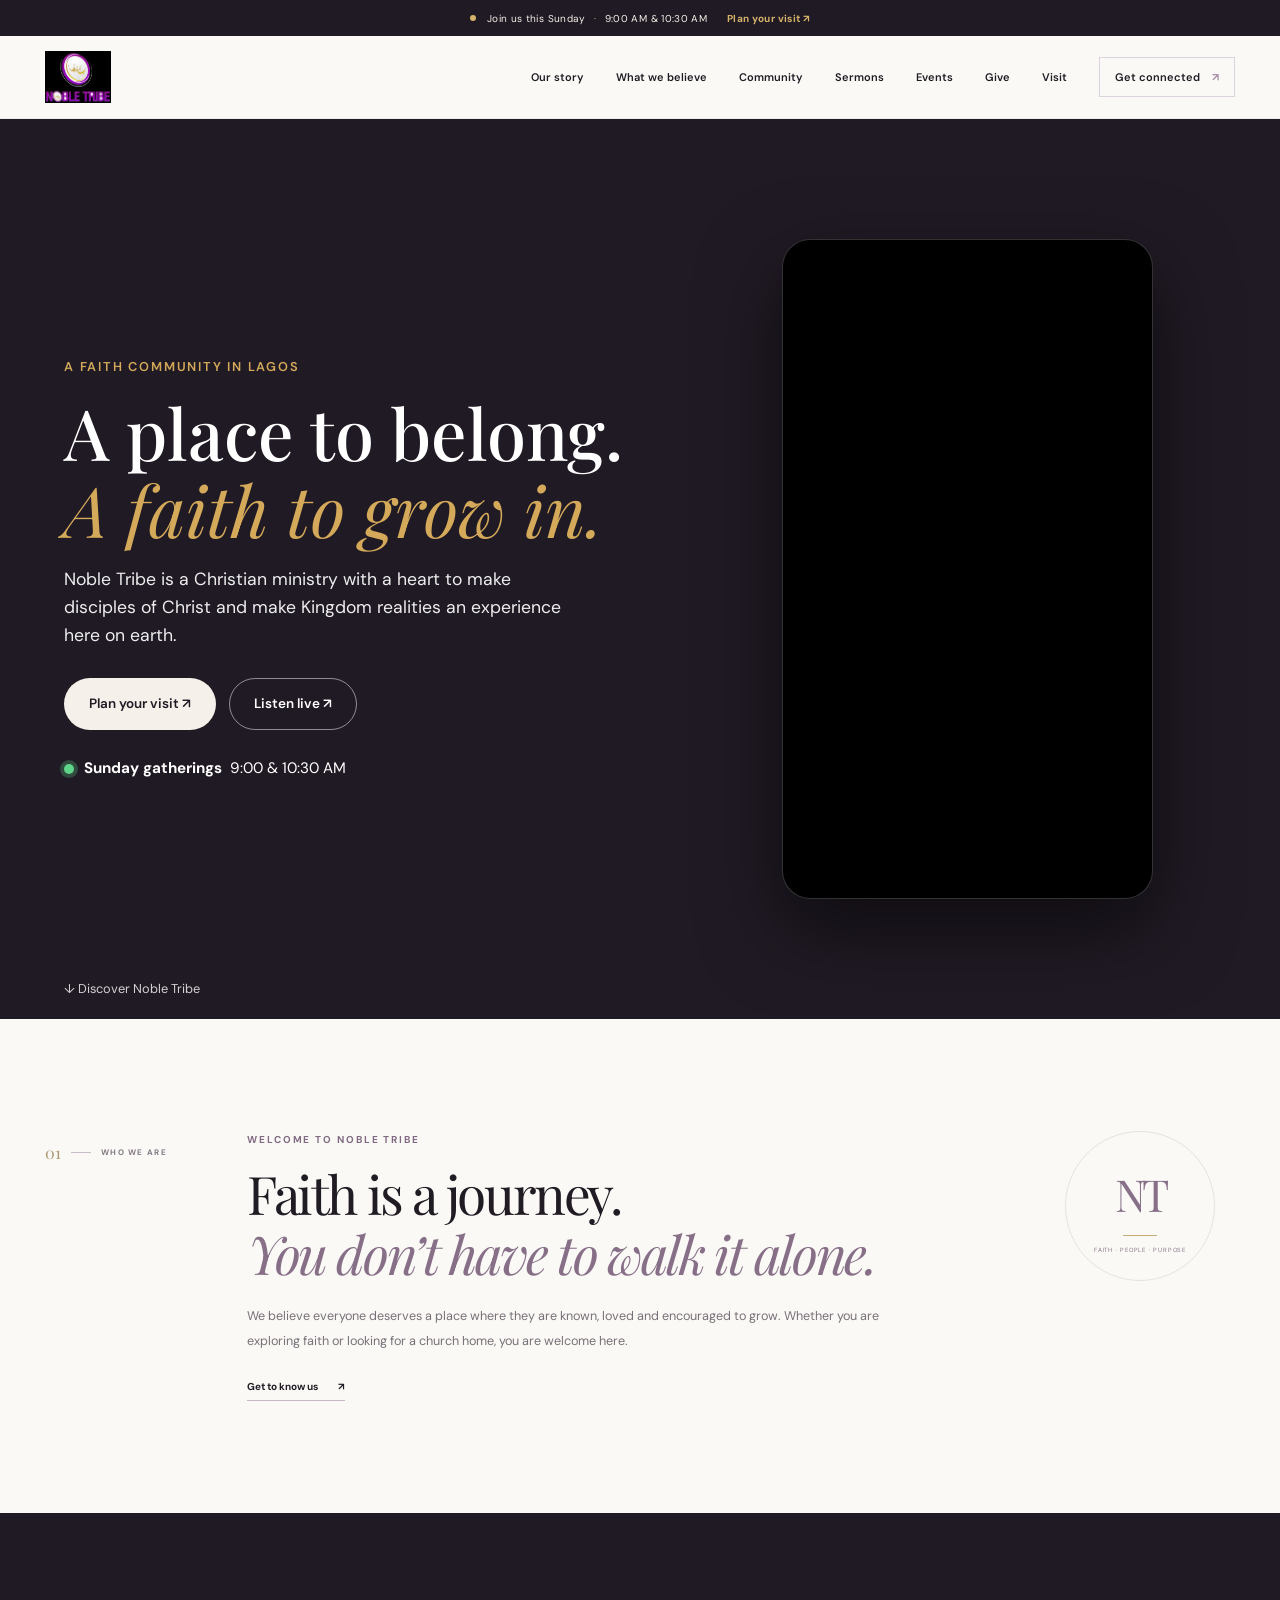
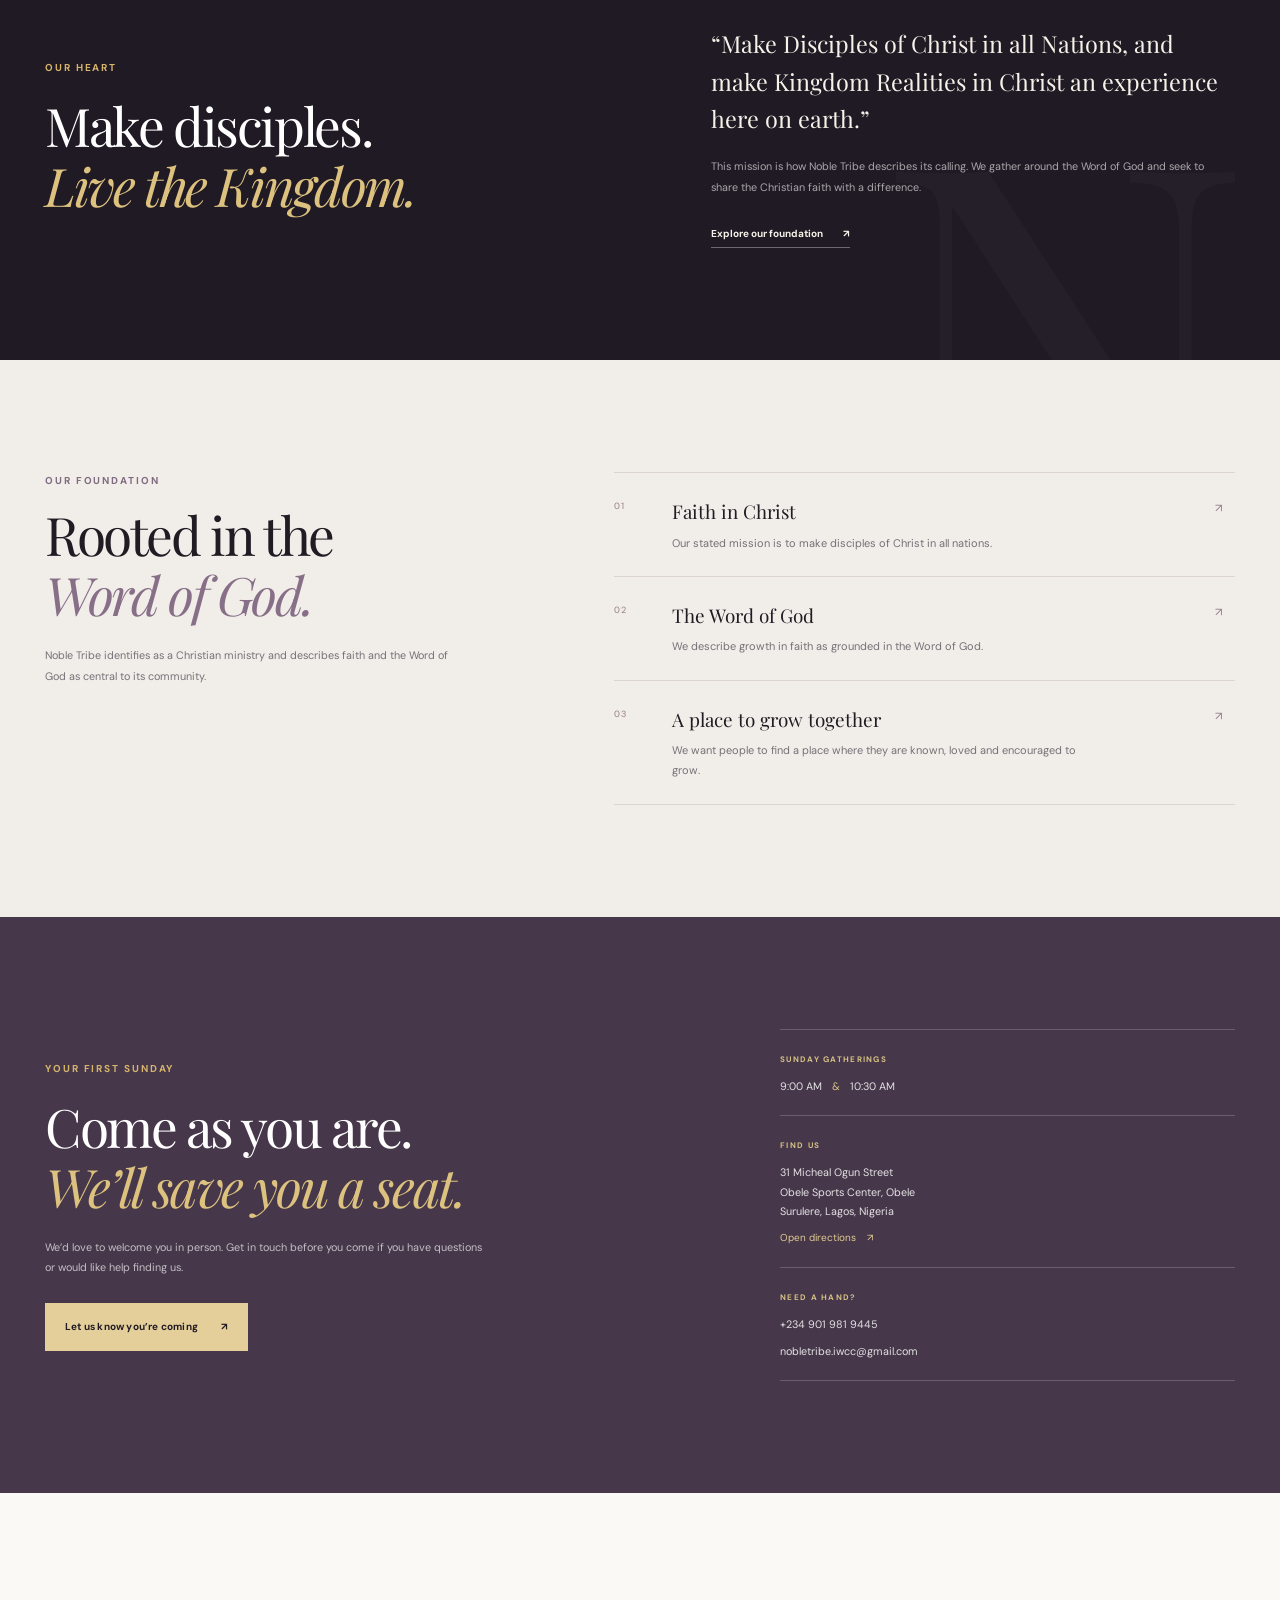
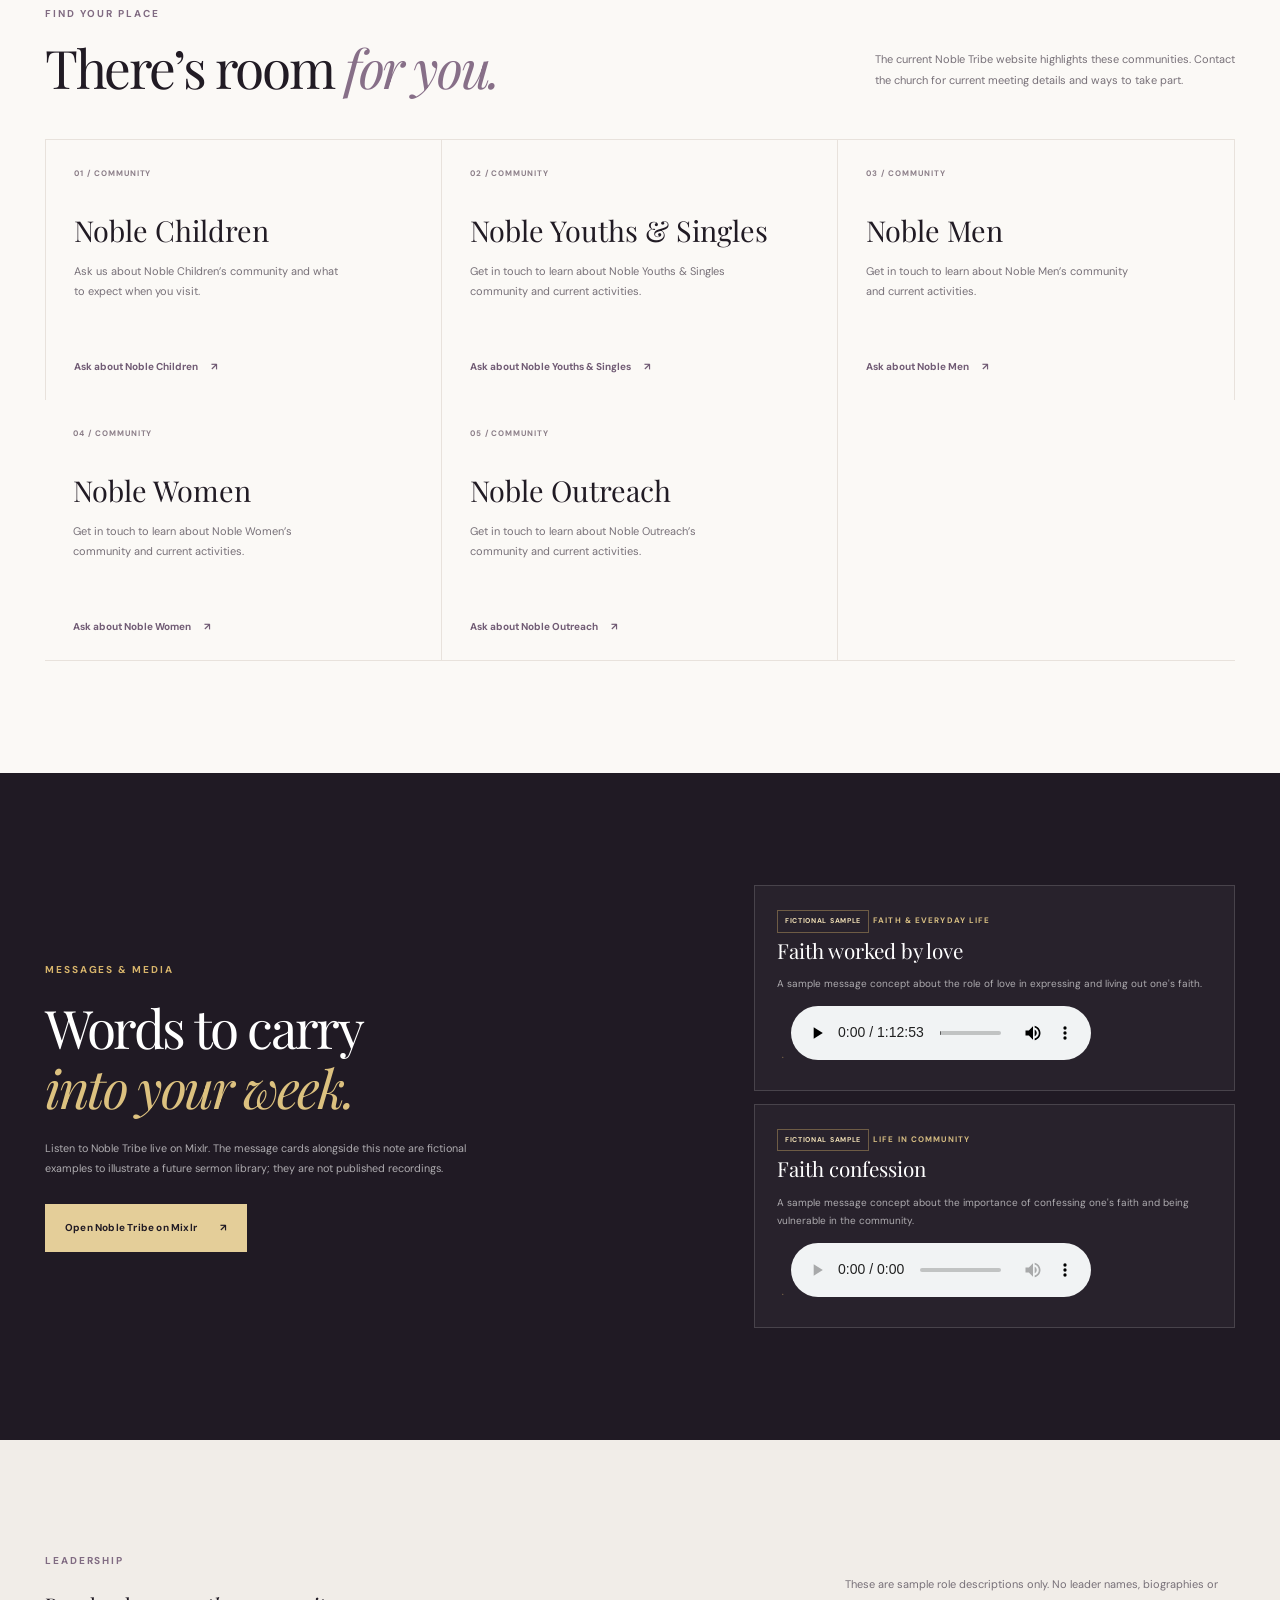
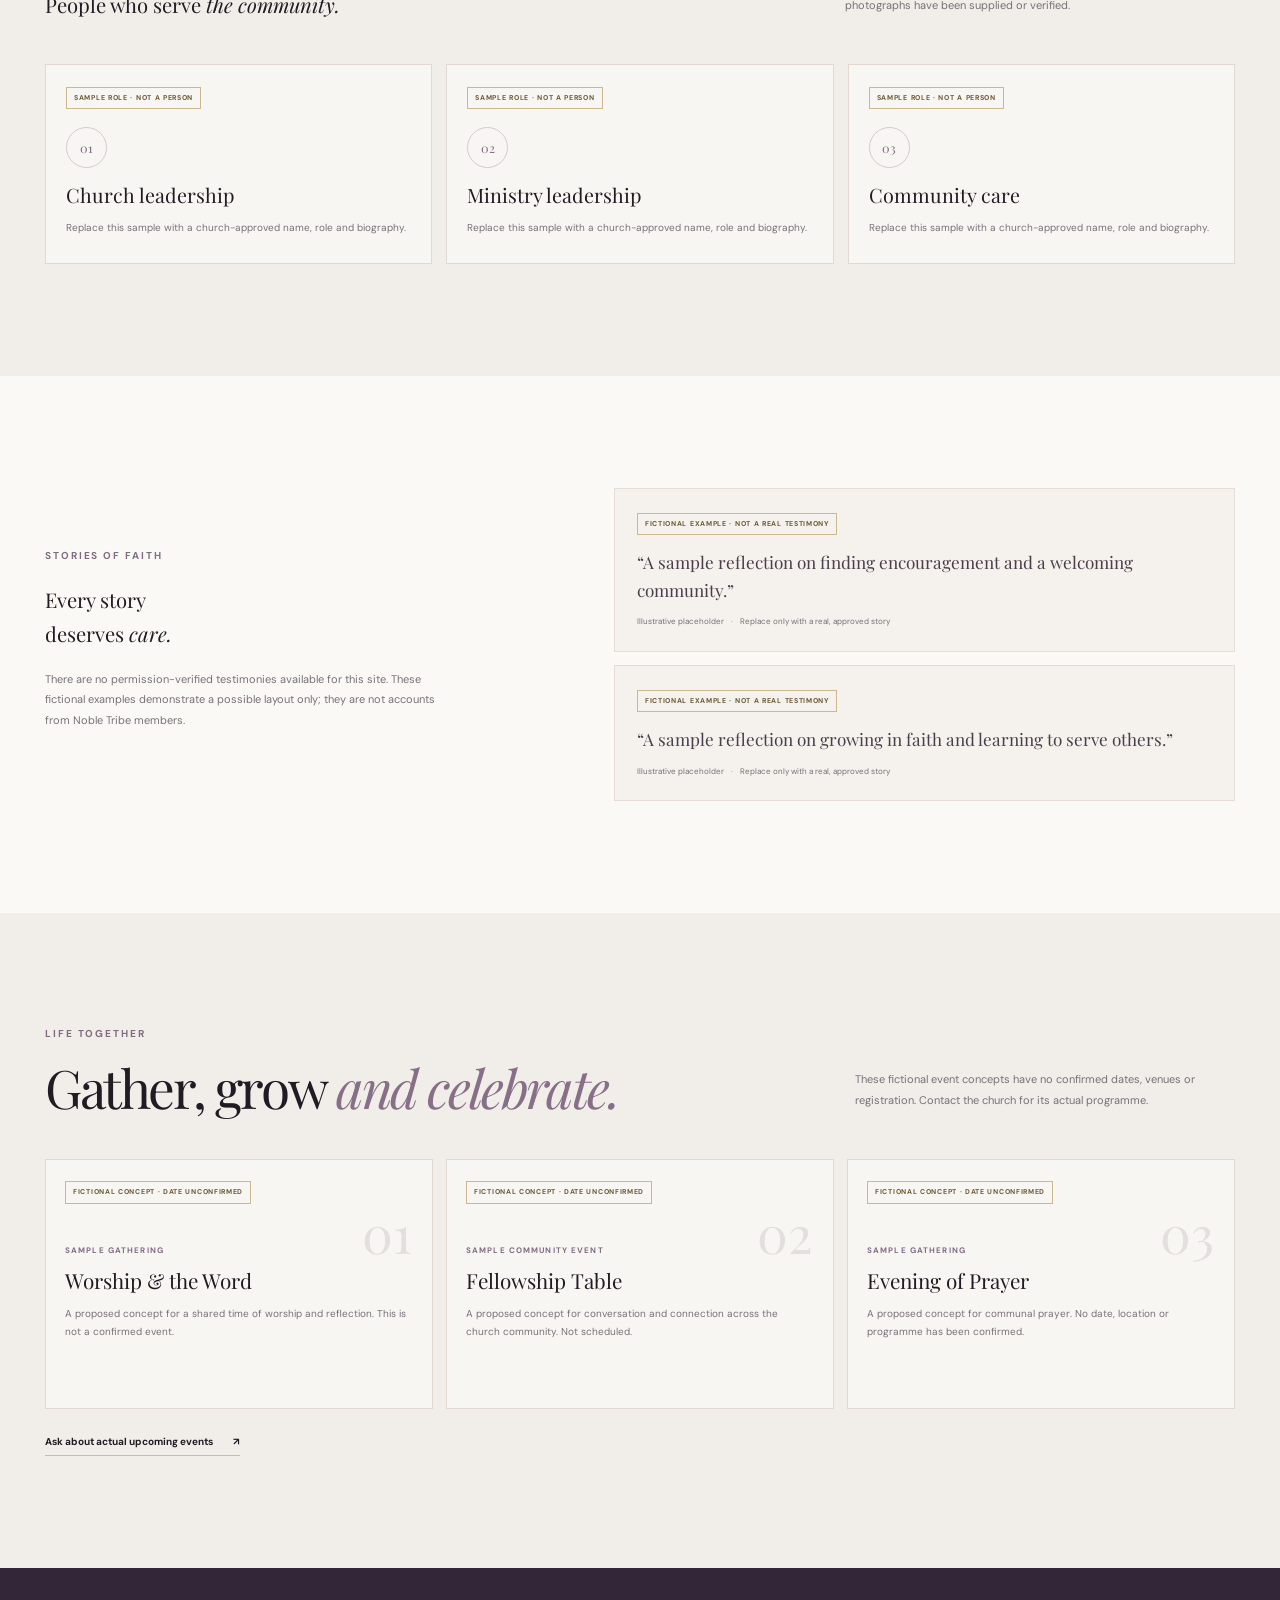
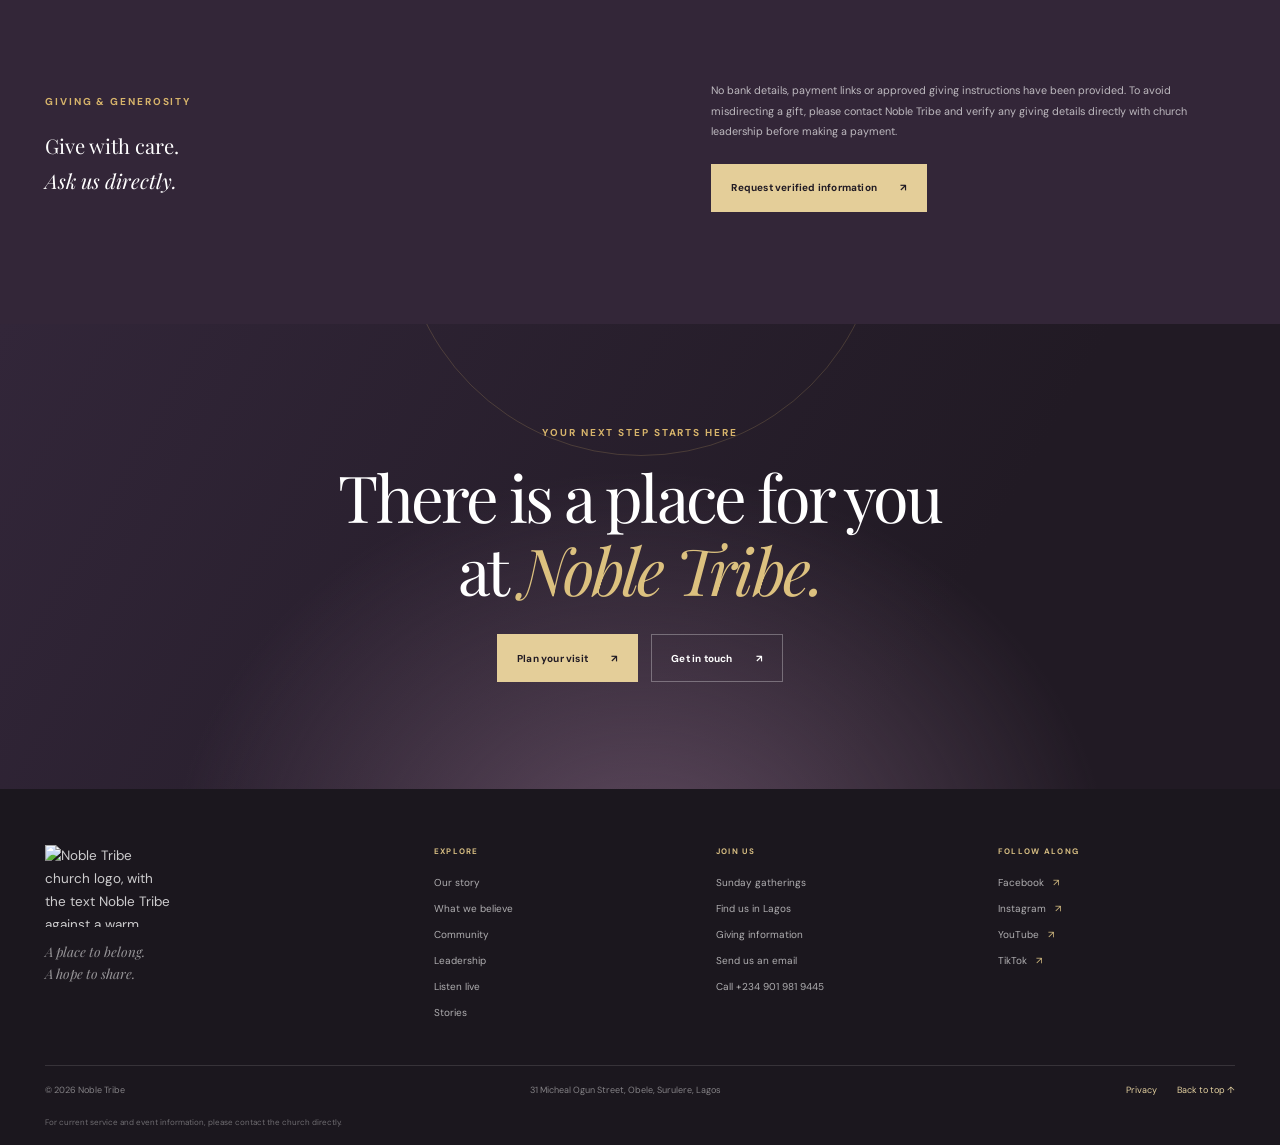
==== index.html @ 21f05282 "logo test" ====
<!DOCTYPE html>
<html lang="en">
<head>
  <meta charset="UTF-8">
  <meta name="viewport" content="width=device-width, initial-scale=1">
  <meta name="description" content="Noble Tribe is a Christian ministry in Obele, Surulere, Lagos. Discover our mission, Sunday gatherings and ways to connect.">
  <meta name="theme-color" content="#201a24">
  <meta property="og:type" content="website">
  <meta property="og:title" content="Noble Tribe — Faith. People. Purpose.">
  <meta property="og:description" content="A Christian ministry in Obele, Surulere, Lagos. There is a place for you at Noble Tribe.">
  <meta property="og:image" content="images/logo.jpg">
  <title>Noble Tribe — Faith. People. Purpose.</title>
  <script type="application/ld+json">
    {
      "@context": "https://schema.org",
      "@type": "Church",
      "name": "Noble Tribe",
      "email": "nobletribe.iwcc@gmail.com",
      "telephone": "+234 901 981 9445",
      "address": {
        "@type": "PostalAddress",
        "streetAddress": "31 Micheal Ogun Street, Obele Sports Center, Obele",
        "addressLocality": "Surulere",
        "addressRegion": "Lagos",
        "addressCountry": "NG"
      },
      "sameAs": [
        "https://www.facebook.com/nobletribeintl/",
        "https://www.instagram.com/nobletribeintl/",
        "https://www.youtube.com/@nobletribeng",
        "https://www.tiktok.com/@nobletribeng",
        "https://www.mixlr.com/nobletribe"
      ]
    }
  </script>
  <link rel="icon" href="images/logo.jpg" type="image/jpg">
  <link rel="preconnect" href="https://fonts.googleapis.com">
  <link rel="preconnect" href="https://fonts.gstatic.com" crossorigin>
  <link href="https://fonts.googleapis.com/css2?family=DM+Sans:wght@400;500;600;700&family=Playfair+Display:ital,wght@0,400;0,500;0,600;1,400;1,500&display=swap" rel="stylesheet">

  <!-- Your existing styles for the whole page -->
  <link rel="stylesheet" href="style.css">

  <!-- HERO STYLES: these only affect the nt-hero section. Kept AFTER style.css so they win. -->
  <style>
    /* ===== THE HERO FRAME ===== */
    .nt-hero{
      position:relative;
      min-height:100vh;               /* older browsers */
      min-height:100svh;              /* correct height on phones */
      display:flex;
      align-items:center;
      overflow:hidden;
      background:#201a24;
      color:#fff;
      font-family:'DM Sans',system-ui,sans-serif;
    }

    /* ===== BACKGROUND VIDEO (fills the whole hero) ===== */
    .nt-hero__media{position:absolute;inset:0;z-index:0}
    .nt-hero__video{
      display:block;
      width:100%;
      height:100%;
      object-fit:cover;               /* fills the screen */
      object-position:center;
    }

    /* Dark layer so the words are easy to read */
    .nt-hero__shade{
      position:absolute;inset:0;z-index:1;
      background:linear-gradient(90deg,rgba(32,26,36,.85) 0%,rgba(32,26,36,.55) 60%,rgba(32,26,36,.35) 100%);
    }

    /* ===== LAYOUT: text on the left, reel on the right ===== */
    .nt-hero__inner{position:relative;z-index:2;width:100%;padding:5rem 0}
    .nt-hero__wrap{
      width:min(1160px,90%);
      margin:0 auto;
      display:grid;
      grid-template-columns:1.1fr .9fr;
      gap:3rem;
      align-items:center;
    }
    .nt-hero__content{max-width:620px}

    /* ===== THE REEL (sharp portrait video in a frame) ===== */
    .nt-hero__frame{
      justify-self:center;
      height:min(78vh,660px);
      height:min(78svh,660px);
      aspect-ratio:9/16;              /* reel shape */
      border-radius:28px;
      overflow:hidden;
      border:1px solid rgba(255,255,255,.2);
      box-shadow:0 30px 80px rgba(0,0,0,.55);
      background:#000;
    }
    .nt-hero__frame video{
      display:block;
      width:100%;
      height:100%;
      object-fit:cover;
    }

    /* Desktop only: blur the background copy so it looks like soft colour behind the reel */
    @media (min-width:900px){
      .nt-hero__video{
        filter:blur(32px) brightness(.75);
        transform:scale(1.2);         /* hides the blurry edges */
      }
    }

    /* ===== TEXT ===== */
    .nt-hero__eyebrow{font-size:.8rem;letter-spacing:.14em;text-transform:uppercase;font-weight:600;color:#d4a95a;margin-bottom:1rem}
    .nt-hero__title{font-family:'Playfair Display',Georgia,serif;font-weight:500;line-height:1.1;font-size:clamp(2.2rem,5.5vw,4.5rem);margin-bottom:1rem}
    .nt-hero__title em{color:#d4a95a;font-style:italic}
    .nt-hero__text{font-size:1.1rem;line-height:1.6;max-width:520px;opacity:.92;margin-bottom:1.8rem}

    .nt-hero__actions{display:flex;flex-wrap:wrap;gap:.8rem;margin-bottom:1.6rem}
    .nt-btn{display:inline-block;padding:.85rem 1.5rem;border-radius:999px;font-weight:600;text-decoration:none;border:1px solid transparent}
    .nt-btn--light{background:#f5f0ea;color:#201a24}
    .nt-btn--ghost{border-color:rgba(255,255,255,.5);color:#fff}

    .nt-hero__service{display:flex;align-items:center;gap:.6rem;font-size:.95rem}
    .nt-hero__dot{width:10px;height:10px;border-radius:50%;background:#5fd58a;box-shadow:0 0 0 4px rgba(95,213,138,.25)}

    .nt-hero__scroll{position:absolute;left:5%;bottom:1.2rem;z-index:2;color:#fff;font-size:.8rem;text-decoration:none;opacity:.8}

    /* ===== PHONES AND TABLETS: one full-screen video, no frame ===== */
    @media (max-width:899px){
      .nt-hero__wrap{display:block}
      .nt-hero__frame{display:none}
      .nt-hero__shade{background:rgba(32,26,36,.6)}
      .nt-hero__inner{padding:4rem 0 5rem}
    }
  </style>

  <script src="script.js" defer></script>
</head>
<body>
  <a class="skip-link" href="#main">Skip to content</a>

  <div class="announcement">
    <span class="announcement-dot" aria-hidden="true"></span>
    <p>Join us this Sunday <span>·</span> 9:00 AM &amp; 10:30 AM</p>
    <a href="#visit">Plan your visit <span aria-hidden="true">↗</span></a>
  </div>

  <header class="site-header">
    <div class="container header-inner">
      <a class="brand" href="#home" aria-label="Noble Tribe home">
        <img src="images/logo.jpg" alt="Noble Tribe" class="site-logo" style="max-width: 50%; height: auto;">
      </a>
      <button class="menu-toggle" type="button" aria-expanded="false" aria-controls="primary-nav">
        <span class="menu-icon" aria-hidden="true"></span>
        <span class="sr-only">Open navigation menu</span>
      </button>
      <nav class="primary-nav" id="primary-nav" aria-label="Main navigation">
        <a href="#about">Our story</a>
        <a href="#beliefs">What we believe</a>
        <a href="#ministries">Community</a>
        <a href="#messages">Sermons</a>
        <a href="#events">Events</a>
        <a href="#giving">Give</a>
        <a href="#visit">Visit</a>
        <a class="nav-cta" href="#contact">Get connected <span aria-hidden="true">↗</span></a>
      </nav>
    </div>
  </header>

  <main id="main">

    <!-- ===== HERO ===== -->
    <section class="nt-hero" id="home" aria-labelledby="hero-title">

      <!-- Video 1: the background (blurred on desktop, full-screen on phones) -->
      <div class="nt-hero__media" aria-hidden="true">
        <video class="nt-hero__video" autoplay muted loop playsinline preload="auto">
          <source src="Videos/chruch-video.mp4..mp4" type="video/mp4">
        </video>
      </div>

      <div class="nt-hero__shade" aria-hidden="true"></div>

      <div class="nt-hero__inner">
        <div class="nt-hero__wrap">

          <div class="nt-hero__content">
            <p class="nt-hero__eyebrow">A faith community in Lagos</p>
            <h1 class="nt-hero__title" id="hero-title">A place to belong.<br><em>A faith to grow in.</em></h1>
            <p class="nt-hero__text">Noble Tribe is a Christian ministry with a heart to make disciples of Christ and make Kingdom realities an experience here on earth.</p>
            <div class="nt-hero__actions">
              <a class="nt-btn nt-btn--light" href="#visit">Plan your visit ↗</a>
              <a class="nt-btn nt-btn--ghost" href="https://www.mixlr.com/nobletribe" target="_blank" rel="noopener noreferrer">Listen live ↗</a>
            </div>
            <div class="nt-hero__service">
              <span class="nt-hero__dot" aria-hidden="true"></span>
              <span><strong>Sunday gatherings</strong> &nbsp;9:00 &amp; 10:30 AM</span>
            </div>
          </div>

          <!-- Video 2: the sharp reel in a frame (desktop only) -->
          <div class="nt-hero__frame" aria-hidden="true">
            <video autoplay muted loop playsinline preload="auto">
              <source src="Videos/chruch-video.mp4..mp4" type="video/mp4">
            </video>
          </div>

        </div>
      </div>

      <a class="nt-hero__scroll" href="#welcome">↓ Discover Noble Tribe</a>
    </section>

    <section class="welcome section-pad" id="welcome">
      <div class="container welcome-grid">
        <div class="section-index" data-reveal><span>01</span><i></i> WHO WE ARE</div>
        <div class="welcome-copy" data-reveal>
          <p class="eyebrow">Welcome to Noble Tribe</p>
          <h2>Faith is a journey.<br><em>You don’t have to walk it alone.</em></h2>
          <p class="large-copy">We believe everyone deserves a place where they are known, loved and encouraged to grow. Whether you are exploring faith or looking for a church home, you are welcome here.</p>
          <a class="underlined-link" href="#about">Get to know us <span aria-hidden="true">↗</span></a>
        </div>
        <div class="welcome-mark" data-reveal aria-hidden="true"><span>NT</span><i></i><small>FAITH · PEOPLE · PURPOSE</small></div>
      </div>
    </section>

    <section class="mission section-pad" id="about">
      <div class="container mission-grid">
        <div class="mission-heading" data-reveal>
          <p class="eyebrow eyebrow-gold">Our heart</p>
          <h2>Make disciples.<br><em>Live the Kingdom.</em></h2>
        </div>
        <div class="mission-copy" data-reveal>
          <p class="mission-quote">“Make Disciples of Christ in all Nations, and make Kingdom Realities in Christ an experience here on earth.”</p>
          <p>This mission is how Noble Tribe describes its calling. We gather around the Word of God and seek to share the Christian faith with a difference.</p>
          <a class="underlined-link underlined-light" href="#beliefs">Explore our foundation <span aria-hidden="true">↗</span></a>
        </div>
      </div>
      <span class="mission-watermark" aria-hidden="true">N</span>
    </section>

    <section class="beliefs section-pad" id="beliefs">
      <div class="container beliefs-grid">
        <div class="beliefs-intro" data-reveal>
          <p class="eyebrow">Our foundation</p>
          <h2>Rooted in the<br><em>Word of God.</em></h2>
          <p>Noble Tribe identifies as a Christian ministry and describes faith and the Word of God as central to its community.</p>
        </div>
        <div class="belief-list">
          <article class="belief-item" data-reveal>
            <span class="belief-number">01</span>
            <div><h3>Faith in Christ</h3><p>Our stated mission is to make disciples of Christ in all nations.</p></div>
            <span class="belief-mark" aria-hidden="true">↗</span>
          </article>
          <article class="belief-item" data-reveal>
            <span class="belief-number">02</span>
            <div><h3>The Word of God</h3><p>We describe growth in faith as grounded in the Word of God.</p></div>
            <span class="belief-mark" aria-hidden="true">↗</span>
          </article>
          <article class="belief-item" data-reveal>
            <span class="belief-number">03</span>
            <div><h3>A place to grow together</h3><p>We want people to find a place where they are known, loved and encouraged to grow.</p></div>
            <span class="belief-mark" aria-hidden="true">↗</span>
          </article>
        </div>
      </div>
    </section>

    <section class="visit section-pad" id="visit">
      <div class="container visit-grid">
        <div class="visit-copy" data-reveal>
          <p class="eyebrow eyebrow-gold">Your first Sunday</p>
          <h2>Come as you are.<br><em>We’ll save you a seat.</em></h2>
          <p>We’d love to welcome you in person. Get in touch before you come if you have questions or would like help finding us.</p>
          <a class="button button-light" href="https://form.typeform.com/to/Uf0H47sr">Let us know you’re coming <span aria-hidden="true">↗</span></a>
        </div>
        <div class="visit-details" data-reveal>
          <div class="visit-detail">
            <span class="detail-label">SUNDAY GATHERINGS</span>
            <p>9:00 AM <span>&amp;</span> 10:30 AM</p>
          </div>
          <div class="visit-detail">
            <span class="detail-label">FIND US</span>
            <p>31 Micheal Ogun Street<br>Obele Sports Center, Obele<br>Surulere, Lagos, Nigeria</p>
            <a class="map-link" href="https://www.google.com/maps/search/?api=1&amp;query=31+Micheal+Ogun+Street+Obele+Sports+Center+Surulere+Lagos+Nigeria" target="_blank" rel="noopener noreferrer">Open directions <span aria-hidden="true">↗</span></a>
          </div>
          <div class="visit-detail">
            <span class="detail-label">NEED A HAND?</span>
            <p><a href="tel:+2349019819445">+234 901 981 9445</a></p>
            <p><a href="mailto:nobletribe.iwcc@gmail.com">nobletribe.iwcc@gmail.com</a></p>
          </div>
        </div>
      </div>
    </section>

    <section class="community section-pad" id="ministries">
      <div class="container">
        <div class="section-heading" data-reveal>
          <div><p class="eyebrow">Find your place</p><h2>There’s room <em>for you.</em></h2></div>
          <p>The current Noble Tribe website highlights these communities. Contact the church for current meeting details and ways to take part.</p>
        </div>
        <div class="community-grid">
          <article class="community-card" data-reveal>
            <span class="community-index">01 / COMMUNITY</span>
            <h3>Noble Children</h3>
            <p>Ask us about Noble Children’s community and what to expect when you visit.</p>
            <a href="mailto:nobletribe.iwcc@gmail.com?subject=Noble%20Children%20community">Ask about Noble Children <span aria-hidden="true">↗</span></a>
          </article>
          <article class="community-card" data-reveal>
            <span class="community-index">02 / COMMUNITY</span>
            <h3>Noble Youths &amp; Singles</h3>
            <p>Get in touch to learn about Noble Youths &amp; Singles community and current activities.</p>
            <a href="mailto:nobletribe.iwcc@gmail.com?subject=Noble%20Youths%20%26%20Singles%20community">Ask about Noble Youths &amp; Singles <span aria-hidden="true">↗</span></a>
          </article>
          <article class="community-card" data-reveal>
            <span class="community-index">03 / COMMUNITY</span>
            <h3>Noble Men</h3>
            <p>Get in touch to learn about Noble Men’s community and current activities.</p>
            <a href="mailto:nobletribe.iwcc@gmail.com?subject=Noble%20Men%20community">Ask about Noble Men <span aria-hidden="true">↗</span></a>
          </article>
          <article class="community-card" data-reveal>
            <span class="community-index">04 / COMMUNITY</span>
            <h3>Noble Women</h3>
            <p>Get in touch to learn about Noble Women’s community and current activities.</p>
            <a href="mailto:nobletribe.iwcc@gmail.com?subject=Noble%20Women%20community">Ask about Noble Women <span aria-hidden="true">↗</span></a>
          </article>
          <article class="community-card" data-reveal>
            <span class="community-index">05 / COMMUNITY</span>
            <h3>Noble Outreach</h3>
            <p>Get in touch to learn about Noble Outreach’s community and current activities.</p>
            <a href="mailto:nobletribe.iwcc@gmail.com?subject=Noble%20Outreach%20community">Ask about Noble Outreach <span aria-hidden="true">↗</span></a>
          </article>
        </div>
      </div>
    </section>

    <section class="messages section-pad" id="messages">
      <div class="container messages-grid">
        <div data-reveal>
          <p class="eyebrow eyebrow-gold">Messages &amp; media</p>
          <h2>Words to carry<br><em>into your week.</em></h2>
          <p>Listen to Noble Tribe live on Mixlr. The message cards alongside this note are fictional examples to illustrate a future sermon library; they are not published recordings.</p>
          <a class="button button-light" href="https://www.mixlr.com/nobletribe" target="_blank" rel="noopener noreferrer">Open Noble Tribe on Mixlr <span aria-hidden="true">↗</span></a>
        </div>
        <div class="sermon-samples">
          <article class="sermon-card" data-reveal>
            <span class="sample-pill">FICTIONAL SAMPLE</span>
            <span class="sermon-category">FAITH &amp; EVERYDAY LIFE</span>
            <h3>Faith worked by love</h3>
            <p>A sample message concept about the role of love in expressing and living out one's faith.</p>
            <span class="sermon-meta"><i>·</i> <audio controls>
  <source src="sermons/sunday-sermon.mp3" type="audio/mpeg">
</audio></span>
          </article>
          <article class="sermon-card" data-reveal>
            <span class="sample-pill">FICTIONAL SAMPLE</span>
            <span class="sermon-category">LIFE IN COMMUNITY</span>
            <h3>Faith confession</h3>
            <p>A sample message concept about the importance of confessing one's faith and being vulnerable in the community.</p>
            <span class="sermon-meta"> <i>·</i> <audio controls>
  <source src="sermons/Sunday-services.mp3" type="audio/mpeg">
</audio></span>
          </article>
        </div>
      </div>
    </section>

    <section class="leadership section-pad" id="leadership">
      <div class="container">
        <div class="section-heading" data-reveal>
          <div><p class="eyebrow">Leadership</p><h2>People who serve <em>the community.</em></h2></div>
          <p>These are sample role descriptions only. No leader names, biographies or photographs have been supplied or verified.</p>
        </div>
        <div class="leadership-grid">
          <article class="leader-card" data-reveal>
            <span class="sample-pill">SAMPLE ROLE · NOT A PERSON</span>
            <span class="leader-monogram" aria-hidden="true">01</span>
            <h3>Church leadership</h3>
            <p>Replace this sample with a church-approved name, role and biography.</p>
          </article>
          <article class="leader-card" data-reveal>
            <span class="sample-pill">SAMPLE ROLE · NOT A PERSON</span>
            <span class="leader-monogram" aria-hidden="true">02</span>
            <h3>Ministry leadership</h3>
            <p>Replace this sample with a church-approved name, role and biography.</p>
          </article>
          <article class="leader-card" data-reveal>
            <span class="sample-pill">SAMPLE ROLE · NOT A PERSON</span>
            <span class="leader-monogram" aria-hidden="true">03</span>
            <h3>Community care</h3>
            <p>Replace this sample with a church-approved name, role and biography.</p>
          </article>
        </div>
      </div>
    </section>

    <section class="testimonies section-pad" id="testimonies">
      <div class="container testimony-grid">
        <div data-reveal>
          <p class="eyebrow">Stories of faith</p>
          <h2>Every story<br>deserves <em>care.</em></h2>
          <p>There are no permission-verified testimonies available for this site. These fictional examples demonstrate a possible layout only; they are not accounts from Noble Tribe members.</p>
        </div>
        <div class="testimony-list">
          <blockquote class="testimony-card" data-reveal>
            <span class="sample-pill">FICTIONAL EXAMPLE · NOT A REAL TESTIMONY</span>
            <p>“A sample reflection on finding encouragement and a welcoming community.”</p>
            <footer>Illustrative placeholder <span>·</span> Replace only with a real, approved story</footer>
          </blockquote>
          <blockquote class="testimony-card" data-reveal>
            <span class="sample-pill">FICTIONAL EXAMPLE · NOT A REAL TESTIMONY</span>
            <p>“A sample reflection on growing in faith and learning to serve others.”</p>
            <footer>Illustrative placeholder <span>·</span> Replace only with a real, approved story</footer>
          </blockquote>
        </div>
      </div>
    </section>

    <section class="events section-pad" id="events">
      <div class="container">
        <div class="section-heading" data-reveal>
          <div><p class="eyebrow">Life together</p><h2>Gather, grow <em>and celebrate.</em></h2></div>
          <p>These fictional event concepts have no confirmed dates, venues or registration. Contact the church for its actual programme.</p>
        </div>
        <div class="event-samples">
          <article class="event-sample-card" data-reveal>
            <span class="sample-pill">FICTIONAL CONCEPT · DATE UNCONFIRMED</span>
            <span class="event-concept-number">01</span>
            <p class="sermon-category">SAMPLE GATHERING</p>
            <h3>Worship &amp; the Word</h3>
            <p>A proposed concept for a shared time of worship and reflection. This is not a confirmed event.</p>
          </article>
          <article class="event-sample-card" data-reveal>
            <span class="sample-pill">FICTIONAL CONCEPT · DATE UNCONFIRMED</span>
            <span class="event-concept-number">02</span>
            <p class="sermon-category">SAMPLE COMMUNITY EVENT</p>
            <h3>Fellowship Table</h3>
            <p>A proposed concept for conversation and connection across the church community. Not scheduled.</p>
          </article>
          <article class="event-sample-card" data-reveal>
            <span class="sample-pill">FICTIONAL CONCEPT · DATE UNCONFIRMED</span>
            <span class="event-concept-number">03</span>
            <p class="sermon-category">SAMPLE GATHERING</p>
            <h3>Evening of Prayer</h3>
            <p>A proposed concept for communal prayer. No date, location or programme has been confirmed.</p>
          </article>
        </div>
        <a class="underlined-link events-contact" href="mailto:nobletribe.iwcc@gmail.com?subject=Church%20events%20and%20programme">Ask about actual upcoming events <span aria-hidden="true">↗</span></a>
      </div>
    </section>

    <section class="giving section-pad" id="giving">
      <div class="container giving-grid">
        <div data-reveal>
          <p class="eyebrow eyebrow-gold">Giving &amp; generosity</p>
          <h2>Give with care.<br><em>Ask us directly.</em></h2>
        </div>
        <div data-reveal>
          <p>No bank details, payment links or approved giving instructions have been provided. To avoid misdirecting a gift, please contact Noble Tribe and verify any giving details directly with church leadership before making a payment.</p>
          <a class="button button-light" href="mailto:nobletribe.iwcc@gmail.com?subject=Approved%20giving%20information">Request verified information <span aria-hidden="true">↗</span></a>
        </div>
      </div>
    </section>

    <section class="closing" id="contact">
      <div class="container closing-inner" data-reveal>
        <p class="eyebrow eyebrow-gold">Your next step starts here</p>
        <h2>There is a place for you<br>at <em>Noble Tribe.</em></h2>
        <div class="closing-actions">
          <a class="button button-light" href="#visit">Plan your visit <span aria-hidden="true">↗</span></a>
          <a class="button button-outline" href="mailto:nobletribe.iwcc@gmail.com">Get in touch <span aria-hidden="true">↗</span></a>
        </div>
      </div>
    </section>
  </main>

  <footer class="site-footer">
    <div class="container footer-main">
      <div class="footer-brand-block">
        <a class="brand footer-brand" href="#home" aria-label="Noble Tribe home">
          <img src="images/church-logo.png" alt="Noble Tribe church logo, with the text Noble Tribe against a warm, welcoming background" class="site-logo">
        </a>
        <p>A place to belong.<br>A hope to share.</p>
      </div>
      <div class="footer-column">
        <span class="footer-label">EXPLORE</span>
        <a href="#about">Our story</a>
        <a href="#beliefs">What we believe</a>
        <a href="#ministries">Community</a>
        <a href="#leadership">Leadership</a>
        <a href="#messages">Listen live</a>
        <a href="#testimonies">Stories</a>
      </div>
      <div class="footer-column">
        <span class="footer-label">JOIN US</span>
        <a href="#visit">Sunday gatherings</a>
        <a href="#visit">Find us in Lagos</a>
        <a href="#giving">Giving information</a>
        <a href="mailto:nobletribe.iwcc@gmail.com">Send us an email</a>
        <a href="tel:+2349019819445">Call +234 901 981 9445</a>
      </div>
      <div class="footer-column footer-social">
        <span class="footer-label">FOLLOW ALONG</span>
        <a href="https://www.facebook.com/nobletribeintl/" target="_blank" rel="noopener noreferrer">Facebook <span aria-hidden="true">↗</span></a>
        <a href="https://www.instagram.com/nobletribeintl/" target="_blank" rel="noopener noreferrer">Instagram <span aria-hidden="true">↗</span></a>
        <a href="https://www.youtube.com/@nobletribeng" target="_blank" rel="noopener noreferrer">YouTube <span aria-hidden="true">↗</span></a>
        <a href="https://www.tiktok.com/@nobletribeng" target="_blank" rel="noopener noreferrer">TikTok <span aria-hidden="true">↗</span></a>
      </div>
    </div>
    <div class="container footer-bottom">
      <span>© <span id="current-year">2026</span> Noble Tribe</span>
      <span>31 Micheal Ogun Street, Obele, Surulere, Lagos</span>
      <span class="footer-bottom-links"><a href="privacy.html">Privacy</a><a href="#home">Back to top ↑</a></span>
    </div>
    <p class="container footer-note">For current service and event information, please contact the church directly.</p>
  </footer>
</body>
</html>
---- style.css ----
﻿:root {
  color-scheme: light;
;  --ink: #211b24;
  --ink-soft: #423a43;
  --muted: #777078;
  --paper: #fbf9f6;
  --white: #fff;
  --plum: #332638;
  --plum-deep: #201a24;
  --plum-light: #514057;
  --gold: #d7b46b;
  --line: #e8e2dc;
  --serif: "Playfair Display", Georgia, "Times New Roman", serif;
  --sans: "DM Sans", "Segoe UI", Arial, sans-serif;
}

* { box-sizing: border-box; }
html { scroll-behavior: smooth; scroll-padding-top: 100px; }
body { margin: 0; color: var(--ink); background: var(--paper); font-family: var(--sans); font-size: 13.5px; line-height: 1.7; -webkit-font-smoothing: antialiased; }
body, button, a { -webkit-tap-highlight-color: transparent; }
a { color: inherit; text-decoration: none; }
button { font: inherit; }
img { max-width: 100%; }
.container { width: min(1190px, calc(100% - 64px)); margin-inline: auto; }
.sr-only, .skip-link:not(:focus) { position: absolute; width: 1px; height: 1px; padding: 0; margin: -1px; overflow: hidden; clip: rect(0,0,0,0); white-space: nowrap; border: 0; }
.skip-link:focus { position: fixed; z-index: 30; top: 12px; left: 12px; padding: 10px 16px; color: var(--ink); background: var(--gold); }
.section-pad { padding-block: 112px; }
.eyebrow { margin: 0 0 19px; color: #806b82; font-size: 10px; font-weight: 700; letter-spacing: .19em; text-transform: uppercase; }
.eyebrow-gold { color: var(--gold); }
h1, h2, h3, p { margin-top: 0; }
h1, h2, h3 { font-family: var(--serif); font-weight: 400; }
h1 em, h2 em { font-weight: 400; }

.announcement { min-height: 36px; display: flex; align-items: center; justify-content: center; gap: 11px; padding: 5px 20px; color: #f7f1e8; background: var(--plum-deep); font-size: 10px; letter-spacing: .035em; }
.announcement p { margin: 0; }
.announcement p span { padding-inline: 5px; color: var(--gold); }
.announcement a { margin-left: 9px; color: var(--gold); font-weight: 700; }
.announcement-dot, .service-indicator { width: 6px; height: 6px; flex: 0 0 auto; border-radius: 50%; background: var(--gold); }
.demo-notice { min-height: 34px; display: flex; align-items: center; justify-content: center; gap: 12px; padding: 6px 20px; color: #513c14; background: #f0dfb5; font-size: 9px; text-align: center; }
.demo-notice strong { font-size: 8px; letter-spacing: .12em; white-space: nowrap; }
.demo-notice span { color: #5b4c35; }
.site-header { position: sticky; z-index: 10; top: 0; border-bottom: 1px solid rgba(32,26,36,.07); background: rgba(251,249,246,.96); backdrop-filter: blur(16px); transition: box-shadow .25s ease; }
.site-header.is-scrolled { box-shadow: 0 8px 26px rgba(32,26,36,.08); }
.header-inner { min-height: 82px; display: flex; align-items: center; justify-content: space-between; gap: 30px; }
.brand { display: inline-flex; align-items: center; }
.site-logo { width: 132px; height: 82px; display: block; object-fit: contain; }
.primary-nav { display: flex; align-items: center; gap: clamp(18px, 2.5vw, 35px); font-size: 11px; font-weight: 600; }
.primary-nav > a:not(.nav-cta) { transition: color .2s ease; }
.primary-nav > a:not(.nav-cta):hover { color: #806b82; }
.nav-cta { padding: 10px 15px; border: 1px solid #dcd3dc; transition: background .2s ease, color .2s ease; }
.nav-cta:hover { color: var(--white); background: var(--plum); }
.nav-cta span { padding-left: 9px; color: #a285a0; }
.menu-toggle { display: none; }

.hero { position: relative; width: 100%; min-height: min(900px, max(680px, calc(100svh - 118px))); display: flex; align-items: center; overflow: hidden; color: var(--white); background: radial-gradient(ellipse at 75% 48%, #574357 0, transparent 38%), radial-gradient(ellipse at 84% 120%, #70556b 0, transparent 43%), linear-gradient(112deg, #211a24 0%, #302438 54%, #3b2e3e 100%); }
.hero::before, .hero::after { position: absolute; content: ""; pointer-events: none; }
.hero::before, .hero::after, .hero-grain { z-index: 1; }
.hero::before { width: 58vw; height: 58vw; top: 50%; right: -5vw; border: 1px solid rgba(215,180,107,.16); border-radius: 50%; transform: translateY(-45%); }
.hero::after { width: 41vw; height: 41vw; top: 50%; right: 3.5vw; border: 1px solid rgba(215,180,107,.13); border-radius: 50%; transform: translateY(-45%); }
.hero-grain { position: absolute; inset: 0; opacity: .14; background-image: url("data:image/svg+xml,%3Csvg viewBox='0 0 180 180' xmlns='http://www.w3.org/2000/svg'%3E%3Cfilter id='n'%3E%3CfeTurbulence type='fractalNoise' baseFrequency='.85' numOctaves='3' stitchTiles='stitch'/%3E%3C/filter%3E%3Crect width='100%25' height='100%25' filter='url(%23n)' opacity='.16'/%3E%3C/svg%3E"); pointer-events: none; }
.hero-video { position: absolute; z-index: 0; inset: 0; overflow: hidden; background: #201a24; pointer-events: none; }
.hero-video::after { position: absolute; inset: 0; content: ""; background: linear-gradient(90deg, rgba(24,18,26,.88) 0%, rgba(24,18,26,.72) 42%, rgba(24,18,26,.38) 100%), linear-gradient(0deg, rgba(24,18,26,.38), transparent 55%, rgba(24,18,26,.15)); }
.hero-video video { position: absolute; inset: 0; width: 100%; height: 100%; display: block; object-fit: cover; object-position: center 42%; filter: saturate(.78) contrast(1.05); }
.hero-inner { position: relative; z-index: 2; padding-block: 105px 100px; }
.hero-copy { max-width: 760px; }
.hero .eyebrow { color: var(--gold); }
.eyebrow-rule { width: 25px; height: 1px; display: inline-block; margin: 0 12px 3px 0; background: currentColor; }
.hero h1 { margin-bottom: 25px; font-size: clamp(48.6px, 6.7vw, 86.4px); letter-spacing: -.055em; line-height: 1.04; }
.hero h1 em { color: #dfc786; }
.hero-description { max-width: 485px; margin-bottom: 31px; color: rgba(255,255,255,.72); font-size: 12.6px; line-height: 1.9; }
.hero-actions, .closing-actions { display: flex; flex-wrap: wrap; align-items: center; gap: 13px; }
.button { min-height: 48px; display: inline-flex; align-items: center; justify-content: center; gap: 23px; padding: 0 19px; border: 1px solid transparent; font-size: 10px; font-weight: 700; letter-spacing: .02em; transition: transform .2s ease, background .2s ease, color .2s ease, border-color .2s ease; }
.button:hover { transform: translateY(-2px); }
.button-light { color: var(--ink); background: #e4ce99; }
.button-light:hover { background: #f0dfb5; }
.button-quiet { color: var(--white); border-color: rgba(255,255,255,.28); }
.button-quiet:hover, .button-outline:hover { color: var(--ink); background: var(--white); }
.hero-service { display: flex; align-items: center; gap: 10px; margin-top: 52px; color: rgba(255,255,255,.62); font-size: 10px; }
.hero-service strong { color: #fff; font-weight: 600; }
.service-indicator { width: 7px; height: 7px; box-shadow: 0 0 0 4px rgba(215,180,107,.13); }
.hero-side-note { position: absolute; top: 50%; right: 7px; color: rgba(255,255,255,.43); font-size: 8px; letter-spacing: .22em; writing-mode: vertical-rl; }
.hero-scroll { position: absolute; bottom: 32px; left: 0; display: flex; align-items: center; gap: 12px; color: rgba(255,255,255,.58); font-size: 9px; letter-spacing: .09em; }
.hero-scroll span { width: 32px; height: 1px; background: var(--gold); }

.welcome { background: var(--paper); }
.welcome-grid { display: grid; grid-template-columns: 160px minmax(0, 1fr) 170px; gap: 42px; align-items: start; }
.section-index { display: flex; align-items: center; gap: 10px; padding-top: 8px; color: #827984; font-size: 8px; font-weight: 700; letter-spacing: .16em; }
.section-index span { color: #ad9672; font-family: var(--serif); font-size: 16.2px; font-weight: 400; letter-spacing: 0; }
.section-index i { width: 20px; height: 1px; background: #c9bdc7; }
.welcome-copy { max-width: 700px; }
.welcome h2, .beliefs h2, .mission h2, .visit h2, .community h2, .messages h2, .events h2, .closing h2 { margin-bottom: 21px; font-size: clamp(34.2px, 4.5vw, 53.1px); letter-spacing: -.045em; line-height: 1.13; }
.welcome h2 em, .beliefs h2 em, .community h2 em, .events h2 em { color: #876f88; }
.welcome .eyebrow, .beliefs .eyebrow, .community .eyebrow, .events .eyebrow { margin-bottom: 15px; }
.large-copy { max-width: 635px; margin-bottom: 22px; color: var(--muted); font-size: 12.6px; line-height: 1.95; }
.underlined-link { display: inline-flex; align-items: center; gap: 20px; padding-bottom: 5px; border-bottom: 1px solid #c8b7c8; font-size: 10px; font-weight: 700; transition: gap .2s ease; }
.underlined-link:hover { gap: 26px; }
.welcome-mark { width: 150px; height: 150px; display: grid; align-content: center; justify-items: center; border: 1px solid #e8e0e5; border-radius: 50%; color: #876f88; }
.welcome-mark span { font-family: var(--serif); font-size: 44.1px; letter-spacing: -.09em; }
.welcome-mark i { width: 34px; height: 1px; margin-block: 3px 9px; background: #c8aa73; }
.welcome-mark small { font-size: 6px; letter-spacing: .13em; }

.mission { position: relative; overflow: hidden; color: var(--white); background: var(--plum-deep); }
.mission-grid { position: relative; z-index: 1; display: grid; grid-template-columns: 1fr 1fr; gap: 12%; align-items: center; }
.mission h2 { margin-bottom: 0; }
.mission h2 em, .visit h2 em, .messages h2 em, .closing h2 em { color: #dcc17f; }
.mission-copy { max-width: 520px; }
.mission-quote { margin-bottom: 19px; color: #f7f2e9; font-family: var(--serif); font-size: clamp(17.1px, 1.9vw, 23.4px); line-height: 1.6; }
.mission-copy > p:not(.mission-quote) { margin-bottom: 25px; color: rgba(255,255,255,.62); font-size: 10.8px; line-height: 1.9; }
.underlined-light { color: #f7f2e9; border-color: rgba(255,255,255,.34); }
.mission-watermark { position: absolute; right: 2%; bottom: -240px; color: rgba(255,255,255,.025); font-family: var(--serif); font-size: 540px; line-height: 1; }

.beliefs { background: #f1ede8; }
.beliefs-grid { display: grid; grid-template-columns: .8fr 1.2fr; gap: 13%; align-items: start; }
.beliefs-intro { max-width: 420px; }
.beliefs-intro > p:last-child { color: var(--muted); font-size: 10.8px; line-height: 1.9; }
.belief-list { border-top: 1px solid #dcd4cd; }
.belief-item { display: grid; grid-template-columns: 40px 1fr 20px; gap: 18px; align-items: start; padding: 23px 0; border-bottom: 1px solid #dcd4cd; }
.belief-number { padding-top: 3px; color: #967e85; font-size: 9px; letter-spacing: .08em; }
.belief-item h3 { margin-bottom: 5px; font-size: 18.9px; }
.belief-item p { max-width: 430px; margin: 0; color: var(--muted); font-size: 11px; line-height: 1.8; }
.belief-mark { padding-top: 3px; color: #927d8f; font-size: 11.7px; }

.visit { color: var(--white); background: #46384a; }
.visit-grid { display: grid; grid-template-columns: 1fr .8fr; gap: 14%; align-items: center; }
.visit-copy { max-width: 550px; }
.visit-copy > p:not(.eyebrow) { max-width: 440px; margin-bottom: 25px; color: rgba(255,255,255,.68); font-size: 10.8px; line-height: 1.9; }
.visit-details { border-top: 1px solid rgba(255,255,255,.19); }
.visit-detail { padding: 17px 0 19px; border-bottom: 1px solid rgba(255,255,255,.19); }
.detail-label { color: #d8c184; font-size: 8px; font-weight: 700; letter-spacing: .16em; }
.visit-detail p { margin: 7px 0 0; color: rgba(255,255,255,.85); font-size: 10.8px; line-height: 1.8; }
.visit-detail p span { padding-inline: 7px; color: #d8c184; }
.visit-detail p a:hover, .map-link:hover { color: #e2cb91; }
.map-link { display: inline-block; margin-top: 7px; color: #e2cb91; font-size: 10px; }
.map-link span { margin-left: 8px; }

.community { background: var(--paper); }
.section-heading { display: flex; justify-content: space-between; gap: 40px; align-items: end; margin-bottom: 42px; }
.section-heading h2 { margin-bottom: 0; }
.section-heading > p { max-width: 360px; margin-bottom: 6px; color: var(--muted); font-size: 11px; line-height: 1.9; }
.community-grid { display: grid; grid-template-columns: repeat(3, 1fr); border-top: 1px solid var(--line); border-bottom: 1px solid var(--line); }
.community-card { min-height: 260px; display: flex; flex-direction: column; align-items: flex-start; padding: 27px 28px 25px; border-right: 1px solid var(--line); transition: background .25s ease, transform .25s ease; }
.community-card:first-child { border-left: 1px solid var(--line); }
.community-card:hover { z-index: 1; background: #f4f0eb; transform: translateY(-5px); }
.community-index { color: #8b7e88; font-size: 8px; font-weight: 700; letter-spacing: .12em; }
.community-card h3 { margin: 25px 0 7px; font-size: 28.8px; }
.community-card p { max-width: 265px; margin-bottom: 20px; color: var(--muted); font-size: 11px; line-height: 1.8; }
.community-card a { display: inline-flex; gap: 13px; margin-top: auto; color: #715c75; font-size: 10px; font-weight: 700; }

.messages { color: var(--white); background: var(--plum-deep); }
.messages-grid { display: grid; grid-template-columns: 1fr .85fr; gap: 12%; align-items: center; }
.messages-grid > div > p:not(.eyebrow) { max-width: 450px; margin-bottom: 25px; color: rgba(255,255,255,.64); font-size: 10.8px; line-height: 1.9; }
.sermon-samples { display: grid; gap: 13px; }
.sermon-card, .leader-card, .testimony-card, .event-sample-card { position: relative; padding: 22px; border: 1px solid rgba(255,255,255,.15); background: rgba(255,255,255,.035); }
.sample-pill { display: inline-flex; align-items: center; padding: 5px 7px; color: #f0dfb5; border: 1px solid rgba(215,180,107,.4); font-size: 7px; font-weight: 700; letter-spacing: .1em; line-height: 1.5; }
.sermon-category { margin: 15px 0 6px; color: #d6bd82; font-size: 8px; font-weight: 700; letter-spacing: .14em; }
.sermon-card h3, .event-sample-card h3 { margin-bottom: 7px; font-size: 20.7px; }
.sermon-card > p:not(.sermon-category), .event-sample-card > p:not(.sermon-category) { margin-bottom: 13px; color: rgba(255,255,255,.62); font-size: 10px; line-height: 1.8; }
.sermon-meta { color: rgba(255,255,255,.48); font-size: 8px; }
.sermon-meta i { padding-inline: 5px; color: var(--gold); font-style: normal; }

.leadership { background: #f1ede8; }
.leadership .section-heading > p { max-width: 390px; }
.leadership-grid { display: grid; grid-template-columns: repeat(3, 1fr); gap: 14px; }
.leader-card { min-height: 200px; padding: 20px; border-color: #e0d8d1; background: rgba(255,255,255,.45); }
.leader-card .sample-pill, .testimony-card .sample-pill, .event-sample-card .sample-pill { color: #6b5936; border-color: #cbb98d; }
.leader-monogram { width: 41px; height: 41px; display: grid; place-items: center; margin: 18px 0 11px; border: 1px solid #d5c9d0; border-radius: 50%; color: #816d80; font-family: var(--serif); font-size: 12.6px; }
.leader-card h3 { margin-bottom: 6px; font-size: 19.8px; }
.leader-card p { margin: 0; color: var(--muted); font-size: 10px; line-height: 1.8; }

.testimonies { background: var(--paper); }
.testimony-grid { display: grid; grid-template-columns: .8fr 1.2fr; gap: 13%; align-items: center; }
.testimony-grid > div:first-child > p:not(.eyebrow) { max-width: 390px; color: var(--muted); font-size: 11px; line-height: 1.9; }
.testimony-list { display: grid; gap: 13px; }
.testimony-card { margin: 0; border-color: #e5ddd6; background: #f5f1ec; }
.testimony-card > p { margin: 13px 0 12px; color: #4a3d4c; font-family: var(--serif); font-size: 17.1px; line-height: 1.6; }
.testimony-card footer { color: var(--muted); font-size: 8px; line-height: 1.7; }
.testimony-card footer span { padding-inline: 5px; color: #9c845e; }

.events { background: #f1ede8; }
.events .section-heading > p { max-width: 380px; }
.event-samples { display: grid; grid-template-columns: repeat(3, 1fr); gap: 13px; }
.event-sample-card { min-height: 250px; padding: 19px; border-color: #e0d8d1; background: rgba(255,255,255,.45); }
.event-concept-number { position: absolute; top: 47px; right: 20px; color: rgba(75,58,77,.12); font-family: var(--serif); font-size: 51.3px; line-height: 1; }
.event-sample-card .sermon-category { margin-top: 40px; color: #806b82; }
.event-sample-card h3 { color: var(--ink); }
.event-sample-card > p:not(.sermon-category) { color: var(--muted); }
.events-contact { margin-top: 24px; }

.giving { color: var(--white); background: #332638; }
.giving-grid { display: grid; grid-template-columns: 1fr 1fr; gap: 12%; align-items: center; }
.giving h2 { margin-bottom: 0; }
.giving-grid > div:last-child > p { margin-bottom: 22px; color: rgba(255,255,255,.68); font-size: 10.8px; line-height: 1.9; }

.closing { position: relative; overflow: hidden; color: var(--white); text-align: center; background: radial-gradient(ellipse at 50% 120%, #604b60 0, transparent 52%), linear-gradient(120deg, #322639, #211a24 72%); }
.closing::before { position: absolute; width: 480px; height: 480px; top: -350px; left: calc(50% - 240px); border: 1px solid rgba(215,180,107,.2); border-radius: 50%; content: ""; }
.closing-inner { position: relative; padding-block: 100px 107px; }
.closing h2 { margin-bottom: 28px; font-size: clamp(38.7px, 5.4vw, 64.8px); }
.closing-actions { justify-content: center; }
.button-outline { color: var(--white); border-color: rgba(255,255,255,.3); }

.site-footer { color: rgba(255,255,255,.78); background: #1b171e; }
.footer-main { display: grid; grid-template-columns: 1.45fr repeat(3, 1fr); gap: 45px; padding-block: 56px 44px; }
.footer-brand-block > p { margin: 0; color: rgba(255,255,255,.54); font-family: var(--serif); font-size: 13.5px; font-style: italic; line-height: 1.65; }
.footer-brand .site-logo { margin-bottom: 13px; }
.footer-column { display: flex; flex-direction: column; align-items: flex-start; gap: 9px; }
.footer-label { margin-bottom: 6px; color: #d6bd82; font-size: 8px; font-weight: 700; letter-spacing: .16em; }
.footer-column a { color: rgba(255,255,255,.65); font-size: 10px; transition: color .2s ease; }
.footer-column a:hover { color: #ead9aa; }
.footer-social a span { padding-left: 6px; color: #d6bd82; }
.footer-bottom { min-height: 51px; display: flex; align-items: center; justify-content: space-between; gap: 15px; border-top: 1px solid rgba(255,255,255,.12); color: rgba(255,255,255,.46); font-size: 9px; }
.footer-bottom a { color: #e4d1a0; }
.footer-bottom-links { display: inline-flex; gap: 20px; }
.footer-note { margin: 0 auto; padding: 0 0 16px; color: rgba(255,255,255,.37); font-size: 8px; }

.policy-hero { padding-block: 84px 79px; color: var(--white); background: var(--plum-deep); }
.policy-hero h1 { margin-bottom: 15px; font-size: clamp(43.2px, 6.3vw, 64.8px); letter-spacing: -.05em; }
.policy-hero h1 em { color: #dcc17f; }
.policy-hero > .container > p:last-child { max-width: 610px; margin-bottom: 0; color: rgba(255,255,255,.68); font-size: 11.7px; }
.policy-content { max-width: 820px; padding-block: 56px 90px; }
.policy-updated { margin-bottom: 28px; color: #897a89; font-size: 10px; letter-spacing: .04em; }
.policy-content section { padding-block: 21px; border-top: 1px solid var(--line); }
.policy-content h2 { margin-bottom: 10px; font-size: 21.6px; letter-spacing: -.02em; }
.policy-content p { max-width: 760px; color: var(--muted); font-size: 10.8px; line-height: 1.95; }
.policy-content a:not(.underlined-link) { color: #715c75; text-decoration: underline; text-underline-offset: 3px; }
.policy-footer { color: rgba(255,255,255,.65); background: #1b171e; }
.policy-footer > .container { min-height: 58px; display: flex; align-items: center; justify-content: space-between; font-size: 10px; }
.policy-footer a { color: #e4d1a0; }

[data-reveal] { opacity: 0; transform: translateY(18px); transition: opacity .65s ease, transform .65s cubic-bezier(.2,.7,.2,1); }
[data-reveal].is-visible { opacity: 1; transform: translateY(0); }

@media (max-width: 900px) {
  .container { width: min(100% - 48px, 720px); }
  .header-inner { min-height: 74px; }
  .menu-toggle { width: 42px; height: 42px; display: grid; place-items: center; border: 1px solid #ded5dd; background: transparent; cursor: pointer; }
  .menu-icon, .menu-icon::before, .menu-icon::after { width: 17px; height: 1px; display: block; background: var(--ink); transition: transform .2s ease; }
  .menu-icon { position: relative; }
  .menu-icon::before, .menu-icon::after { position: absolute; left: 0; content: ""; }
  .menu-icon::before { top: -5px; }
  .menu-icon::after { top: 5px; }
  .menu-toggle[aria-expanded="true"] .menu-icon { background: transparent; }
  .menu-toggle[aria-expanded="true"] .menu-icon::before { top: 0; transform: rotate(45deg); }
  .menu-toggle[aria-expanded="true"] .menu-icon::after { top: 0; transform: rotate(-45deg); }
  .primary-nav { position: absolute; top: 100%; right: 0; left: 0; display: none; align-items: stretch; gap: 0; padding: 10px 24px 22px; border-top: 1px solid var(--line); background: var(--paper); box-shadow: 0 15px 25px rgba(32,26,36,.1); }
  .primary-nav.is-open { display: flex; flex-direction: column; }
  .primary-nav > a { padding: 12px 2px; }
  .primary-nav .nav-cta { margin-top: 6px; padding-inline: 13px; }
  .hero { min-height: min(820px, max(680px, calc(100svh - 110px))); }
  .hero-inner { padding-block: 90px; }
  .hero::before { width: 80vw; height: 80vw; right: -32vw; }
  .hero::after { width: 57vw; height: 57vw; right: -18vw; }
  .hero-side-note { right: 0; }
  .section-pad { padding-block: 85px; }
  .welcome-grid { grid-template-columns: 1fr 150px; gap: 27px; }
  .section-index { grid-column: 1 / -1; }
  .mission-grid, .beliefs-grid, .visit-grid, .messages-grid, .giving-grid, .testimony-grid { gap: 8%; }
  .leadership-grid, .event-samples { grid-template-columns: 1fr; }
  .leader-card, .event-sample-card { min-height: auto; }
  .footer-main { grid-template-columns: 1.2fr 1fr 1fr; gap: 35px 24px; }
  .footer-brand-block { grid-row: span 2; }
}

@media (max-width: 600px) {
  html { scroll-padding-top: 80px; }
  .container { width: calc(100% - 40px); }
  .section-pad { padding-block: 69px; }
  .announcement { min-height: 34px; gap: 7px; font-size: 8px; }
  .announcement a { margin-left: 2px; }
  .header-inner { min-height: 68px; }
  .site-logo { width: 118px; height: 74px; }
  .hero { min-height: min(780px, max(640px, calc(100svh - 102px))); }
  .hero-inner { padding-block: 90px 78px; }
  .hero h1 { font-size: clamp(44.1px, 10.8vw, 61.2px); }
  .hero-description { max-width: 390px; font-size: 11.7px; }
  .hero-side-note { display: none; }
  .hero::before { width: 110vw; height: 110vw; top: 77%; right: -62vw; }
  .hero::after { width: 76vw; height: 76vw; top: 77%; right: -40vw; }
  .hero-scroll { bottom: 22px; }
  .welcome-grid { grid-template-columns: 1fr; gap: 22px; }
  .section-index { grid-column: auto; }
  .welcome-mark { width: 104px; height: 104px; margin-top: 4px; }
  .welcome-mark span { font-size: 31.5px; }
  .welcome-mark small { font-size: 5px; }
  .welcome h2, .beliefs h2, .mission h2, .visit h2, .community h2, .messages h2, .events h2 { font-size: clamp(34.2px, 9vw, 45.9px); }
  .mission-grid, .beliefs-grid, .visit-grid, .messages-grid, .giving-grid, .testimony-grid { grid-template-columns: 1fr; gap: 35px; }
  .demo-notice { align-items: flex-start; flex-direction: column; gap: 1px; padding: 7px 20px; text-align: left; }
  .demo-notice span { font-size: 8px; line-height: 1.5; }
  .mission-watermark { right: -40px; bottom: -135px; font-size: 342px; }
  .belief-item { grid-template-columns: 30px 1fr 16px; gap: 11px; padding-block: 18px; }
  .belief-item h3 { font-size: 17.1px; }
  .section-heading { align-items: flex-start; flex-direction: column; gap: 14px; margin-bottom: 27px; }
  .community-grid { grid-template-columns: 1fr; }
  .community-card { min-height: 220px; padding: 22px 18px; border-right: 1px solid var(--line); border-bottom: 1px solid var(--line); border-left: 1px solid var(--line); }
  .community-card:last-child { border-bottom: 0; }
  .community-card h3 { margin-top: 18px; }
  .listen-card { min-height: 250px; }
  .listen-orbit { width: 185px; }
  .events-note { padding-left: 18px; }
  .closing-inner { padding-block: 75px 80px; }
  .closing h2 { font-size: clamp(37.8px, 9.9vw, 54px); }
  .footer-main { grid-template-columns: 1fr 1fr; gap: 32px 18px; padding-block: 42px 32px; }
  .footer-brand-block { grid-column: 1 / -1; grid-row: auto; }
  .footer-bottom { align-items: flex-start; flex-direction: column; gap: 5px; padding-block: 14px; }
  .footer-note { padding-top: 10px; }
  .policy-hero { padding-block: 64px 56px; }
  .policy-content { padding-block: 37px 60px; }
  .policy-content h2 { font-size: 18.9px; }
}

@media (prefers-reduced-motion: reduce) {
  html { scroll-behavior: auto; }
  *, *::before, *::after { scroll-behavior: auto !important; animation-duration: .01ms !important; animation-iteration-count: 1 !important; transition-duration: .01ms !important; }
  [data-reveal] { opacity: 1; transform: none; }
}
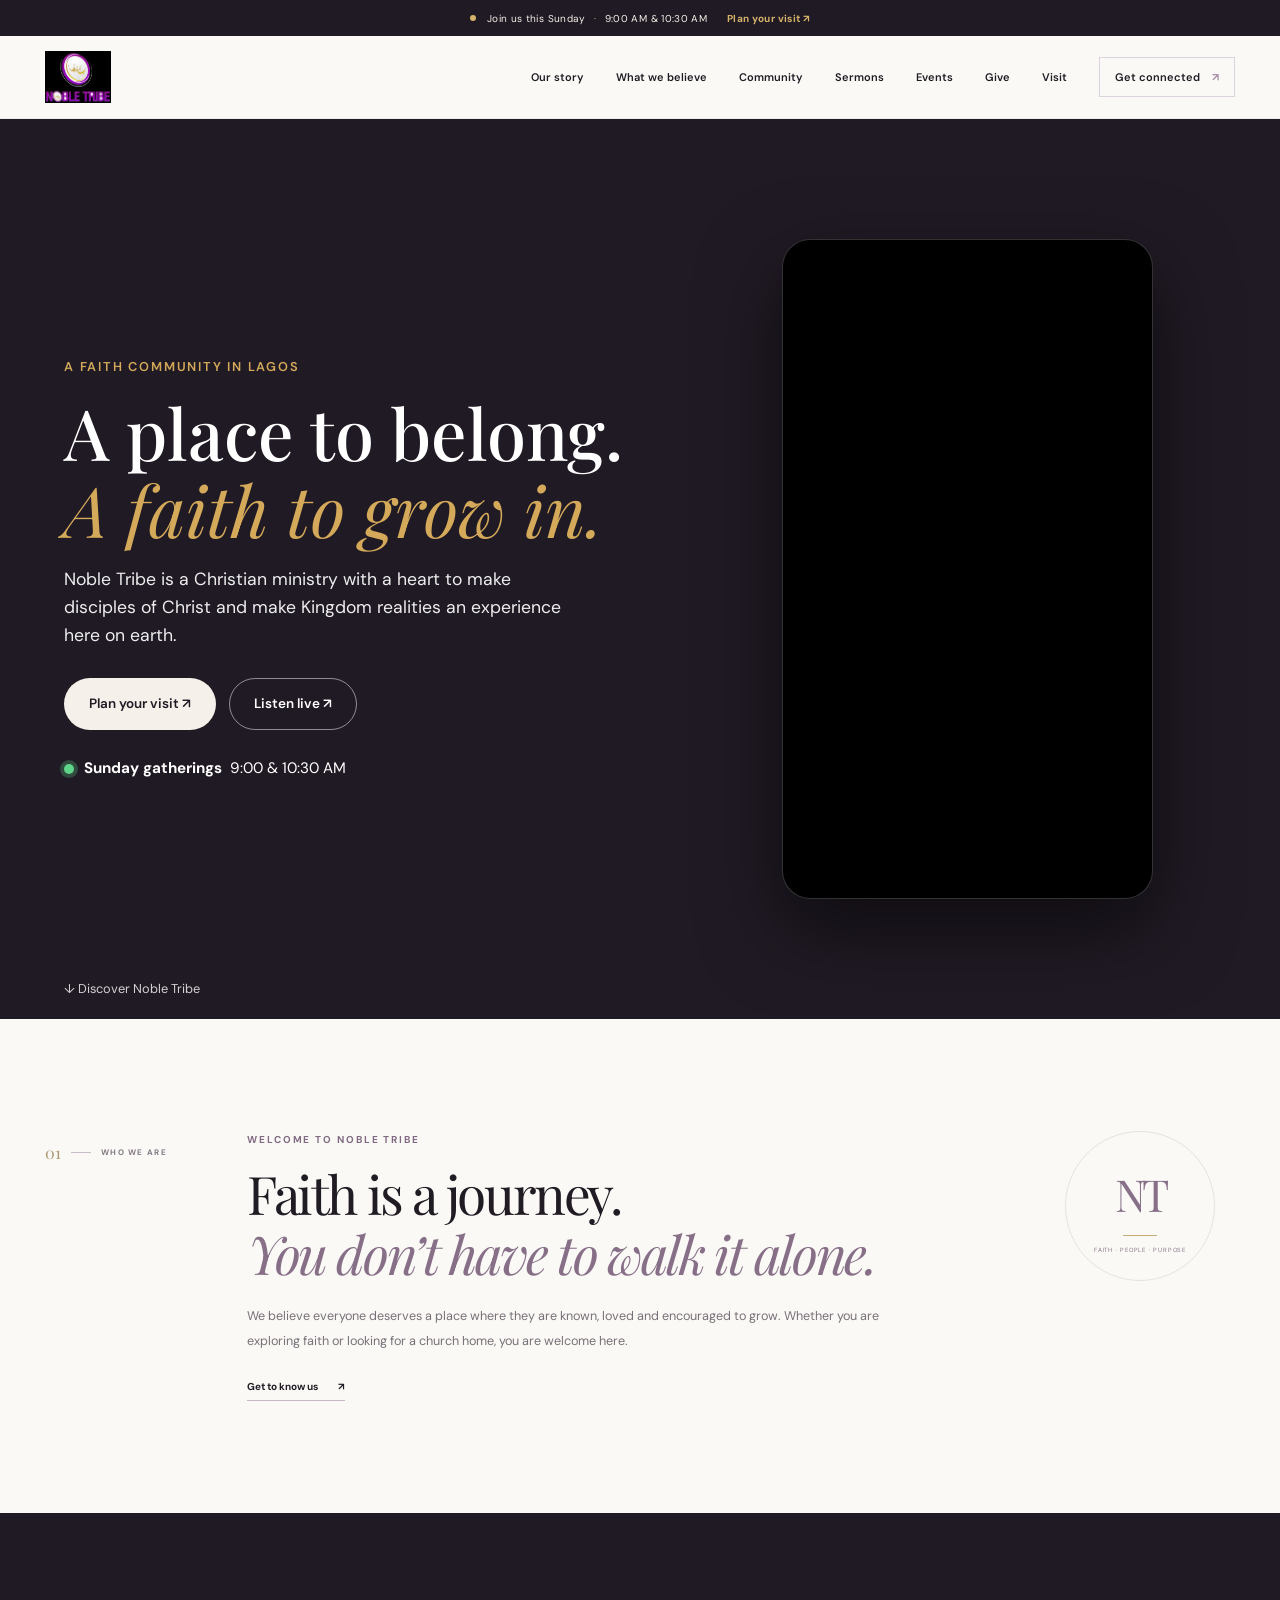
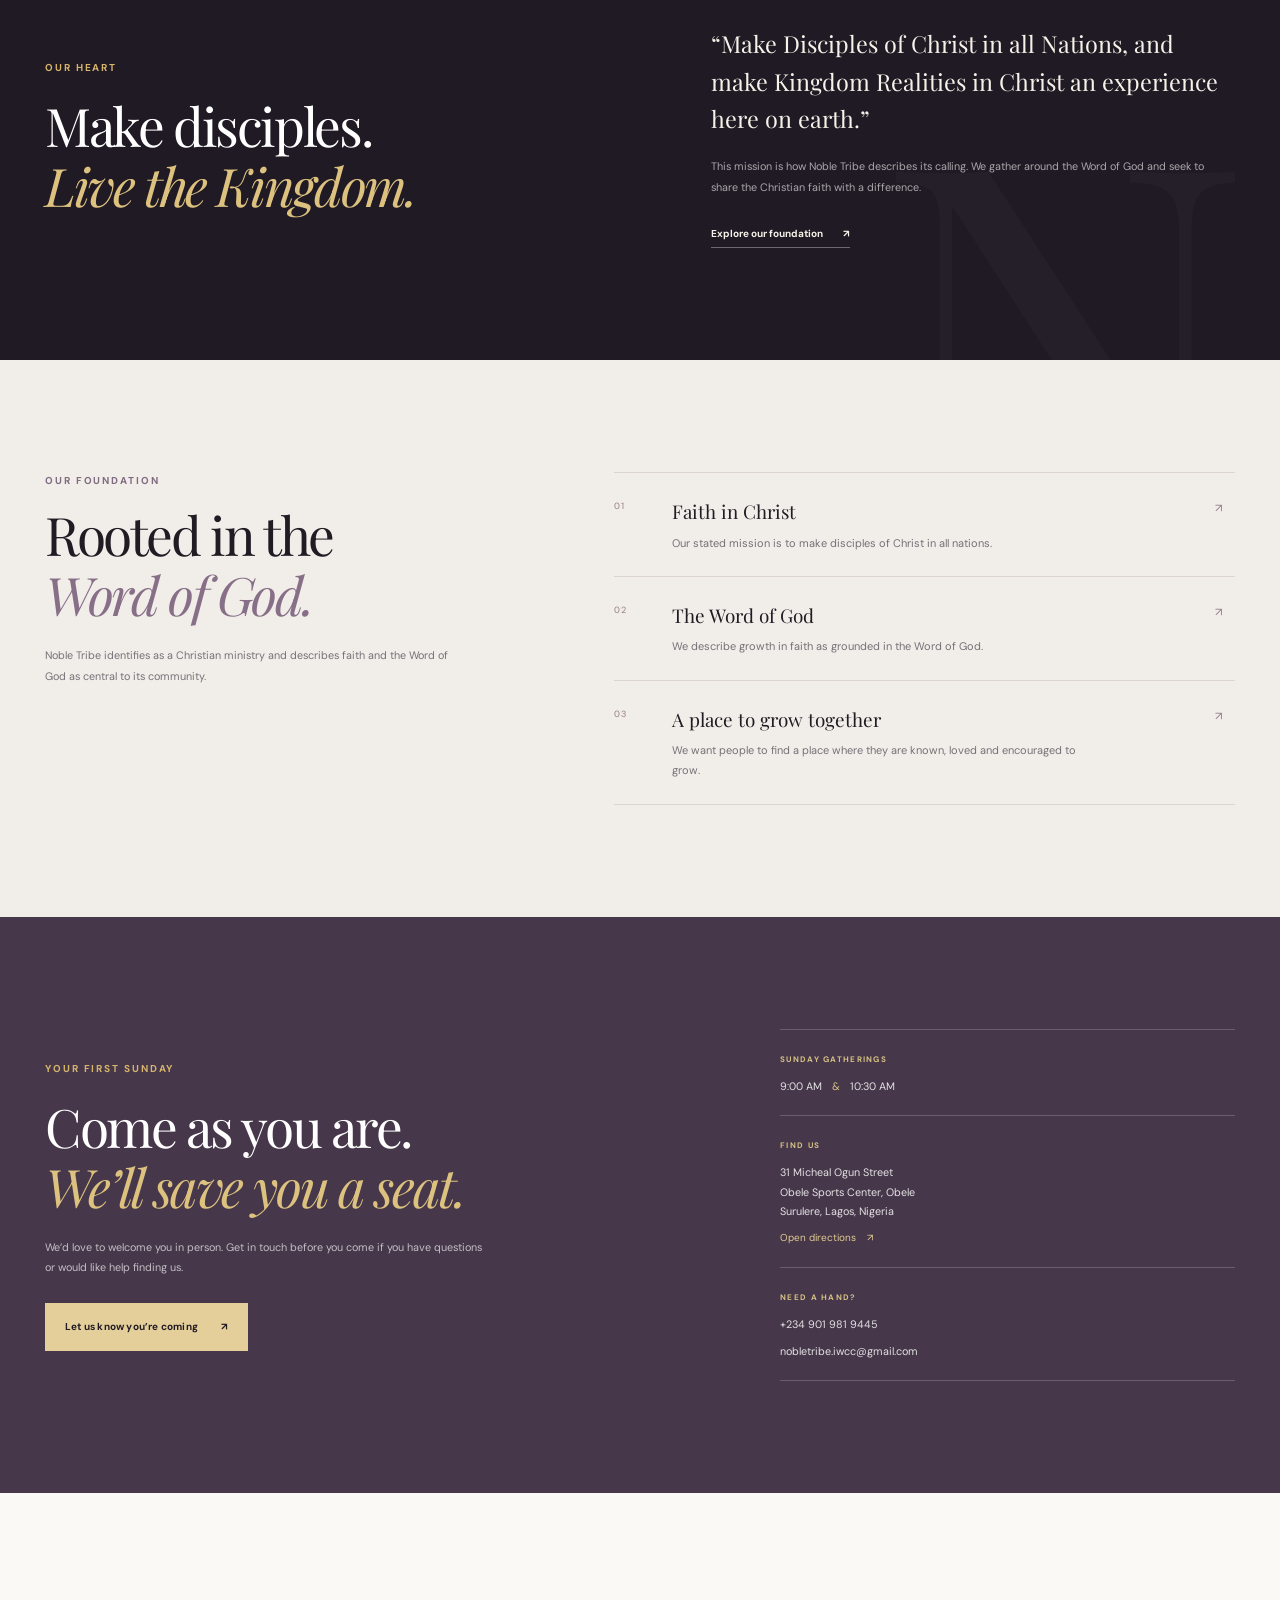
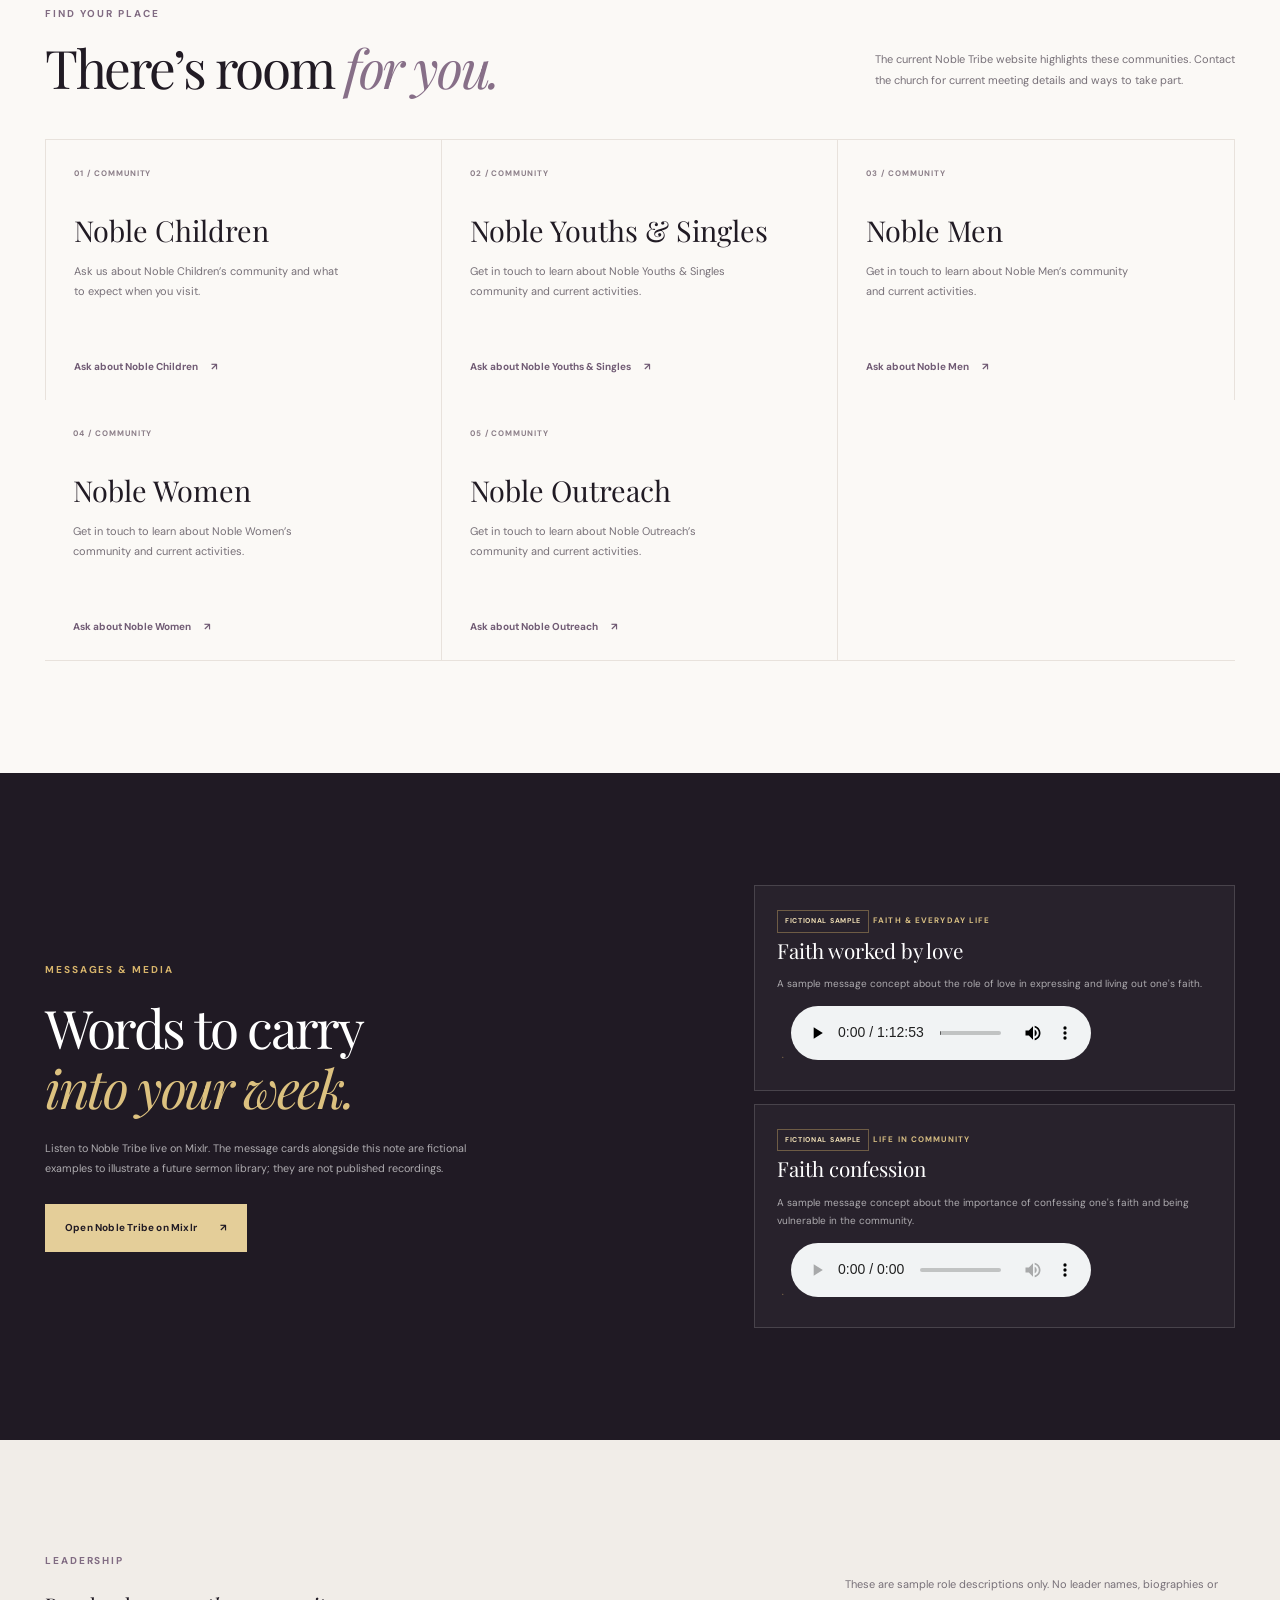
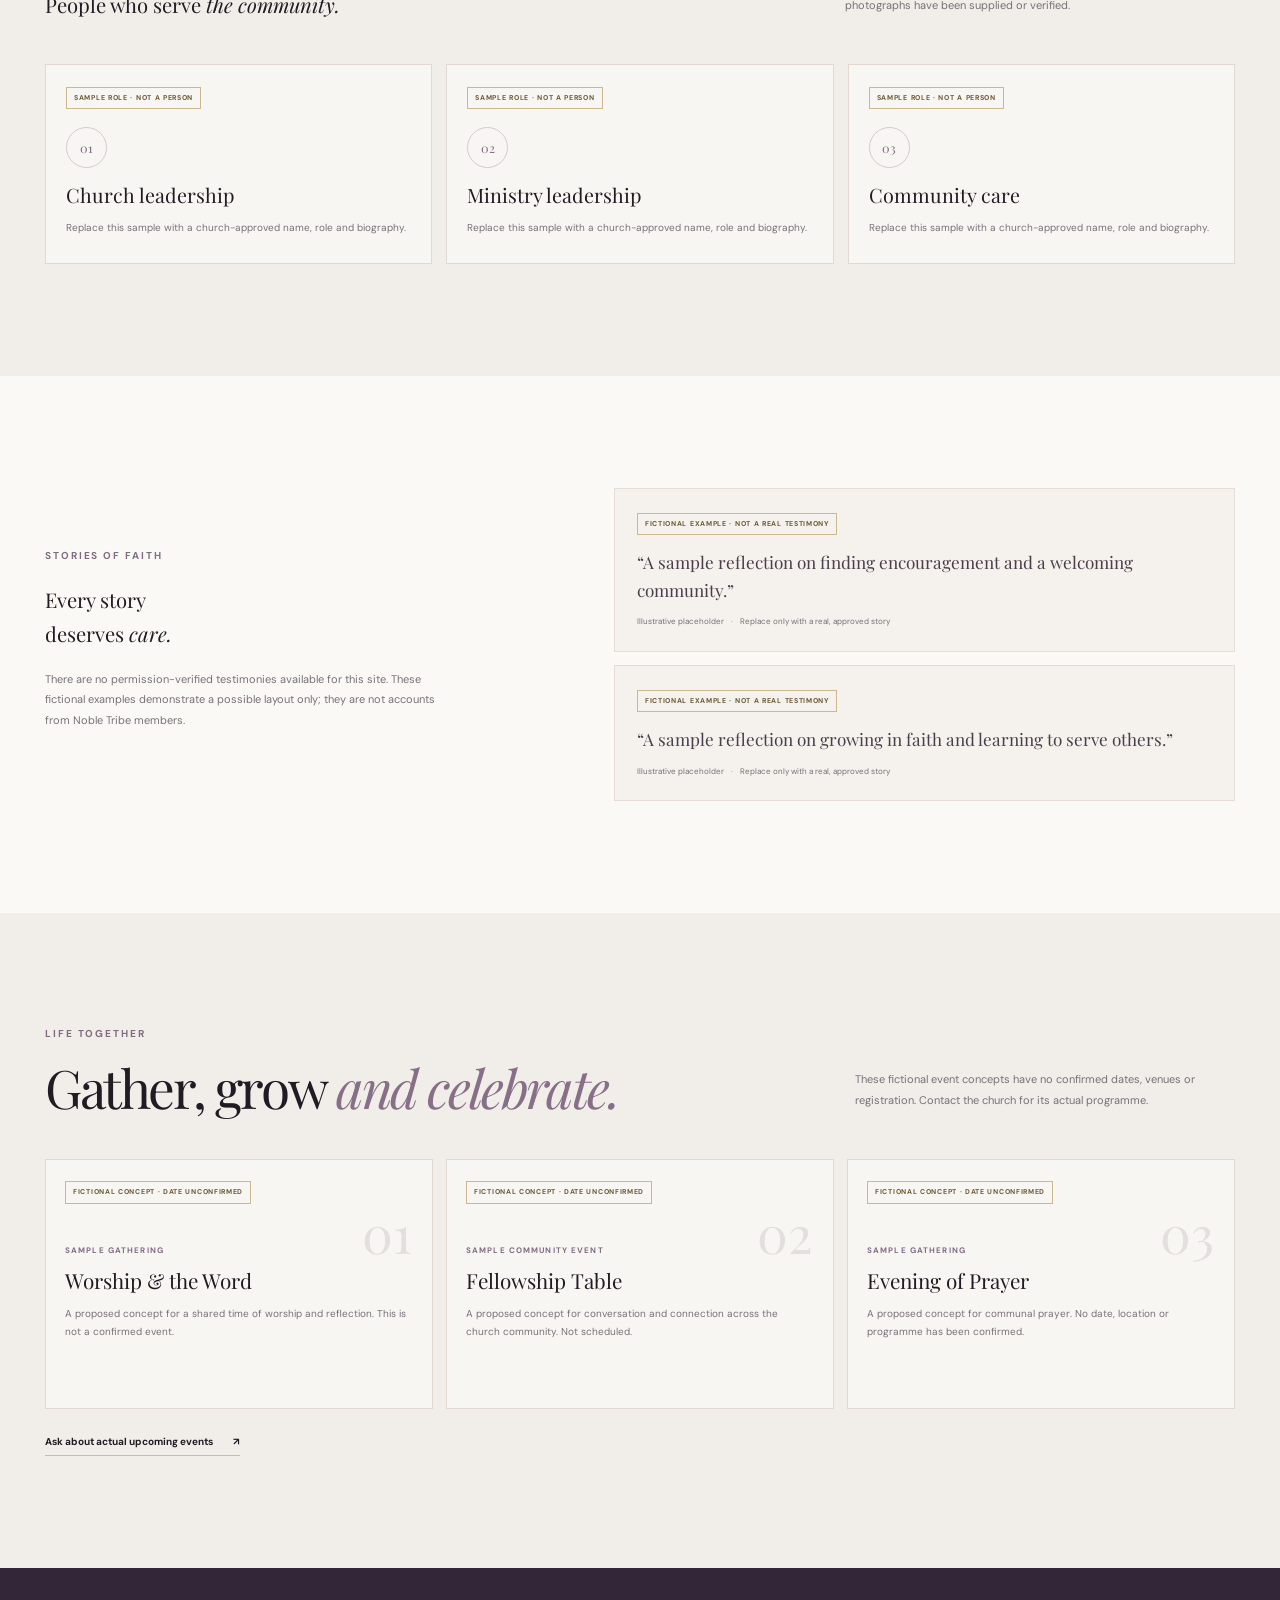
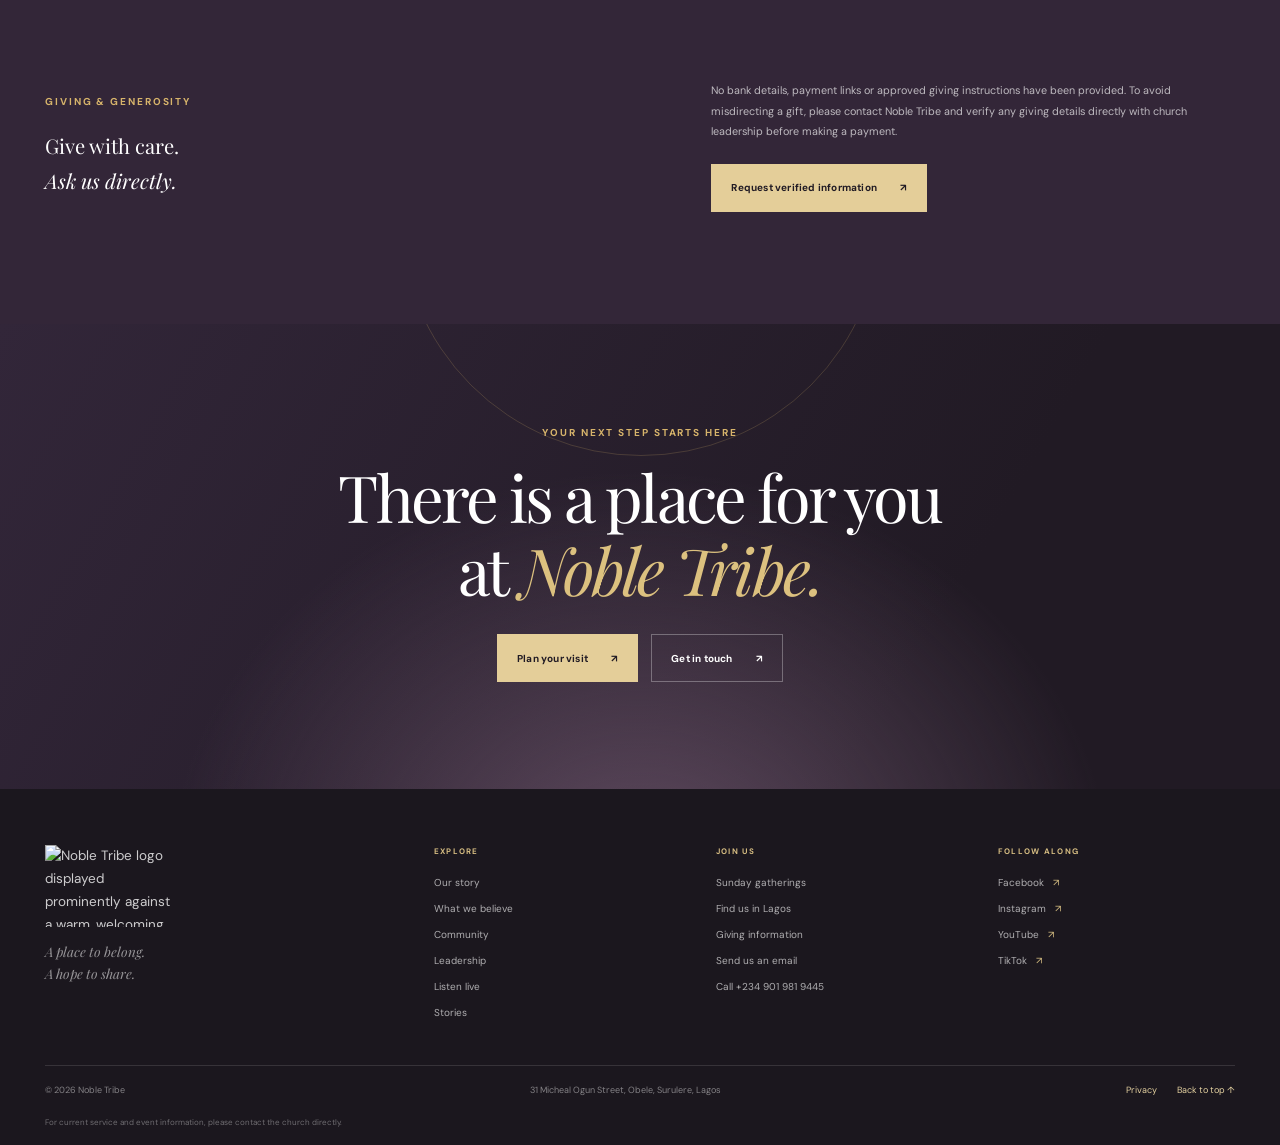
==== commit c503eab9: "logo test" ====
--- a/index.html
+++ b/index.html
@@ -480,7 +480,7 @@
     <div class="container footer-main">
       <div class="footer-brand-block">
         <a class="brand footer-brand" href="#home" aria-label="Noble Tribe home">
-          <img src="images/church-logo.png" alt="Noble Tribe church logo, with the text Noble Tribe against a warm, welcoming background" class="site-logo">
+          <img src="images/church-logo.jpg" alt="Noble Tribe logo displayed prominently against a warm, welcoming background, conveying a sense of faith and community" class="site-logo">
         </a>
         <p>A place to belong.<br>A hope to share.</p>
       </div>
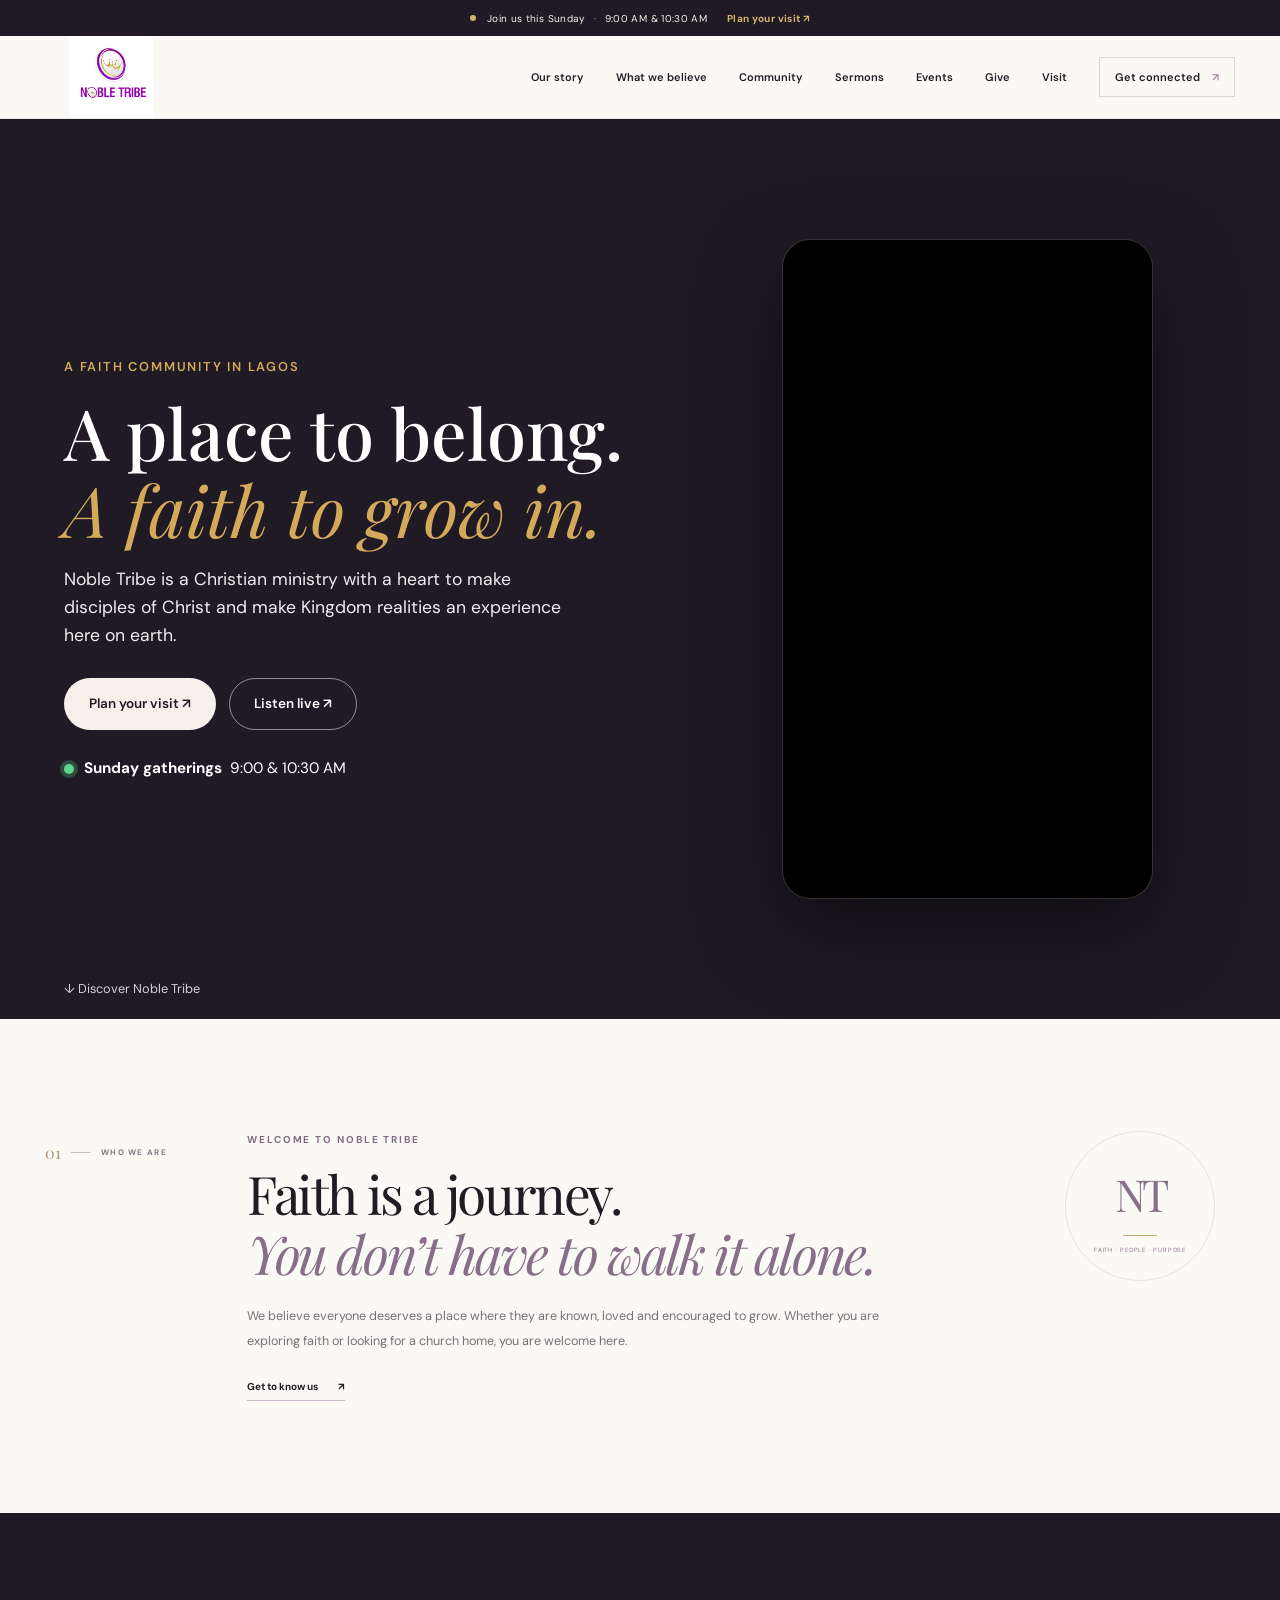
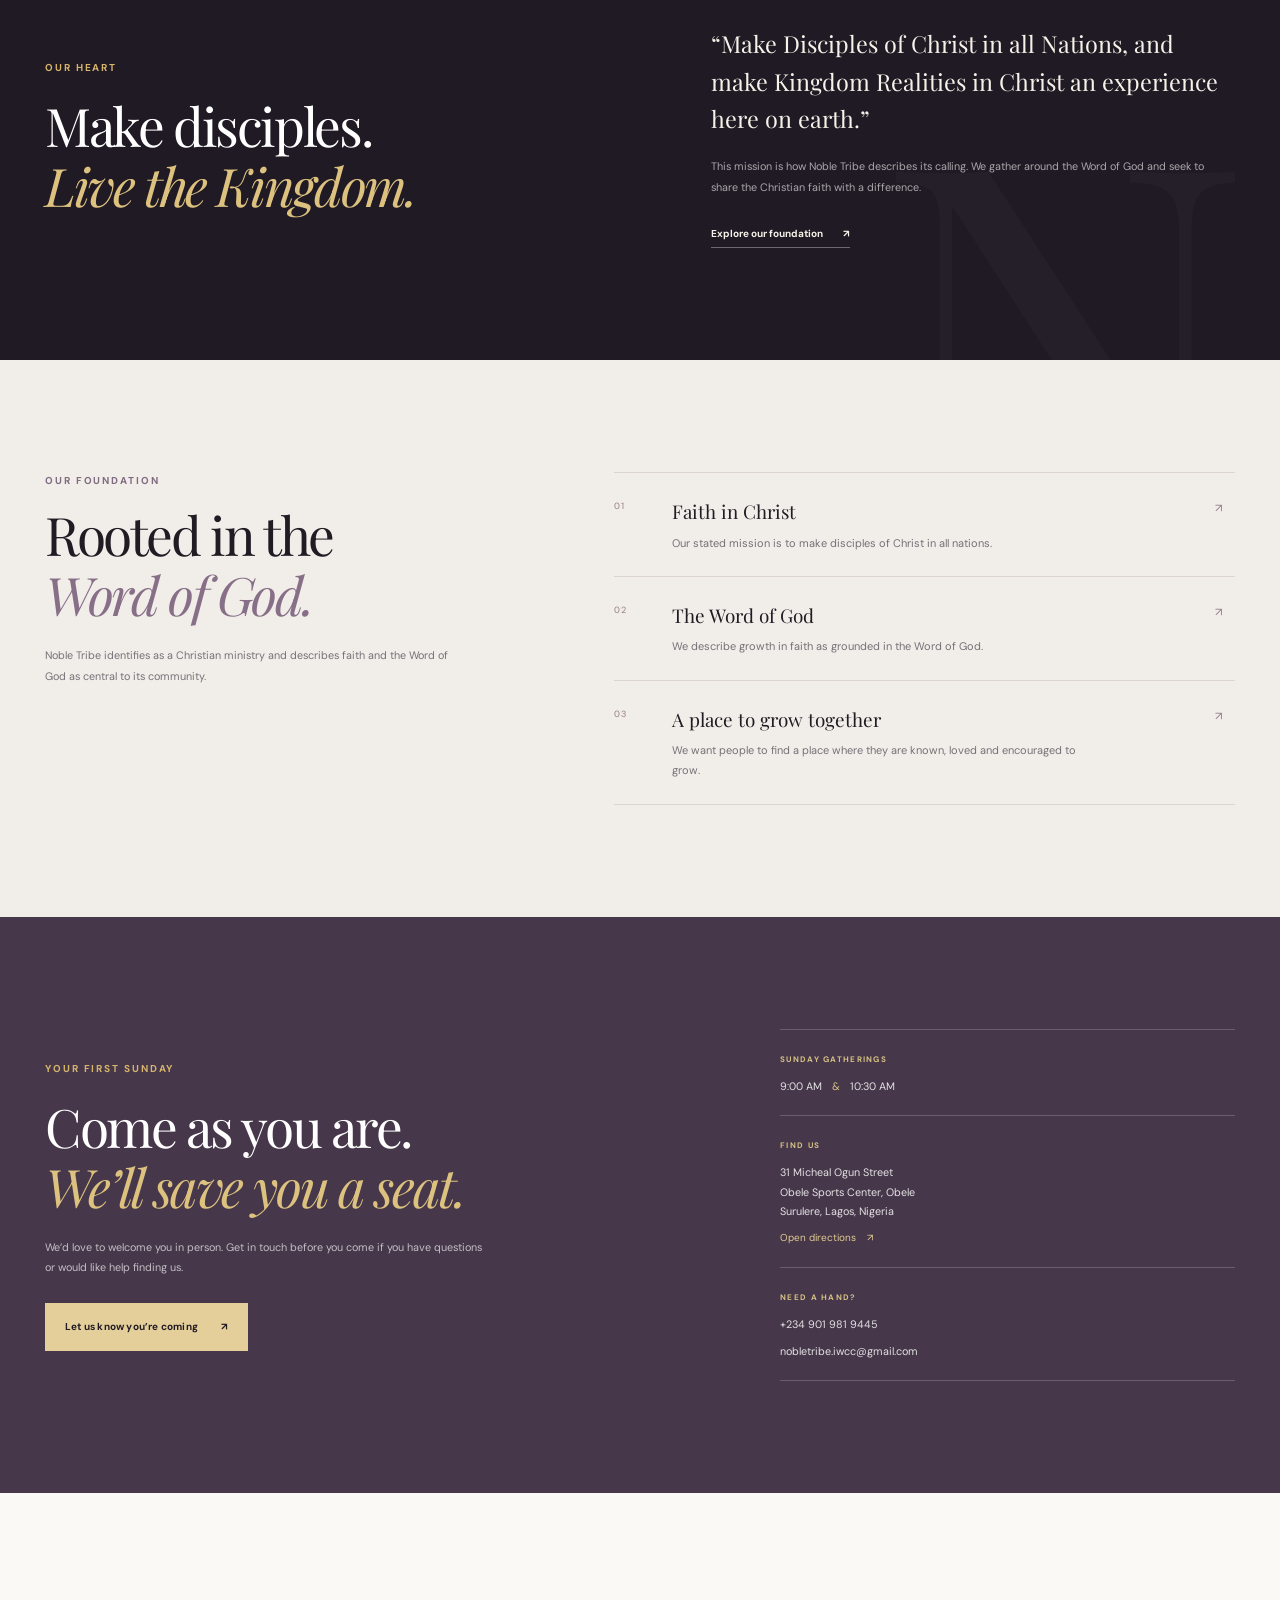
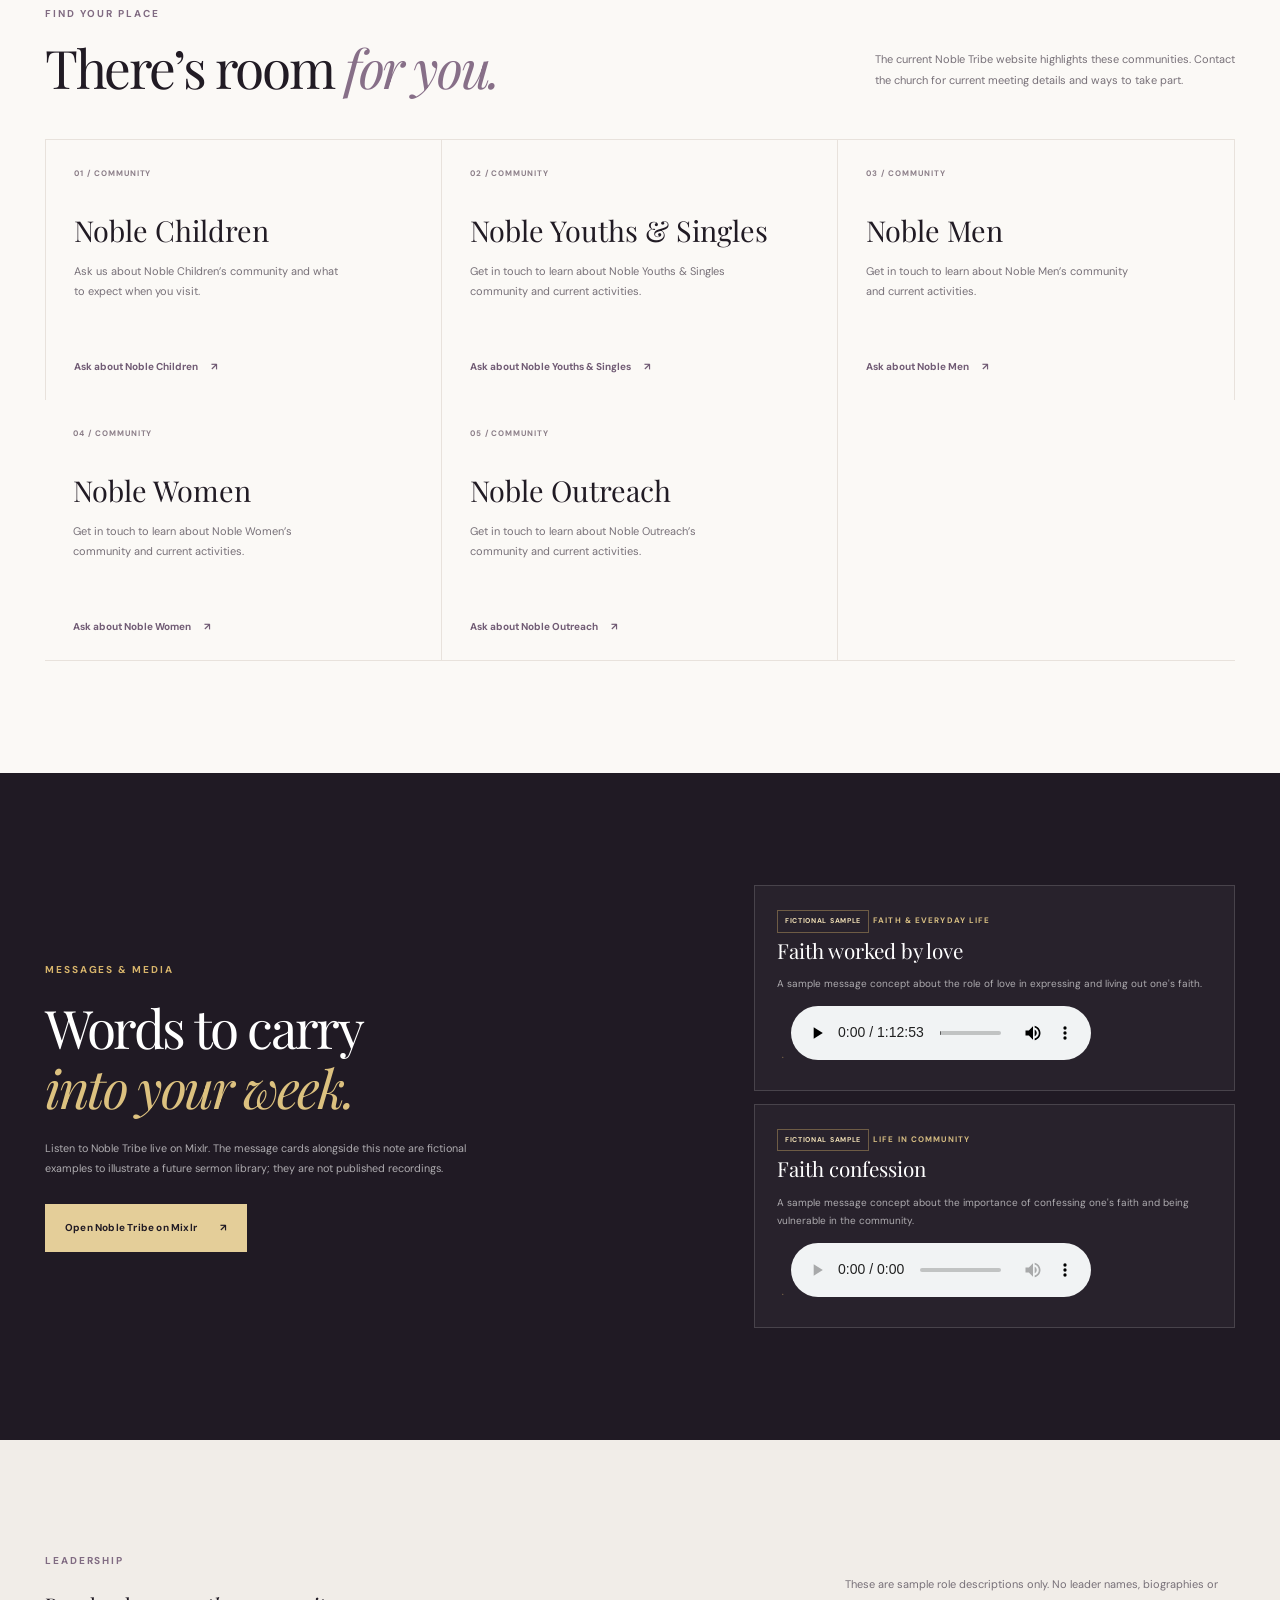
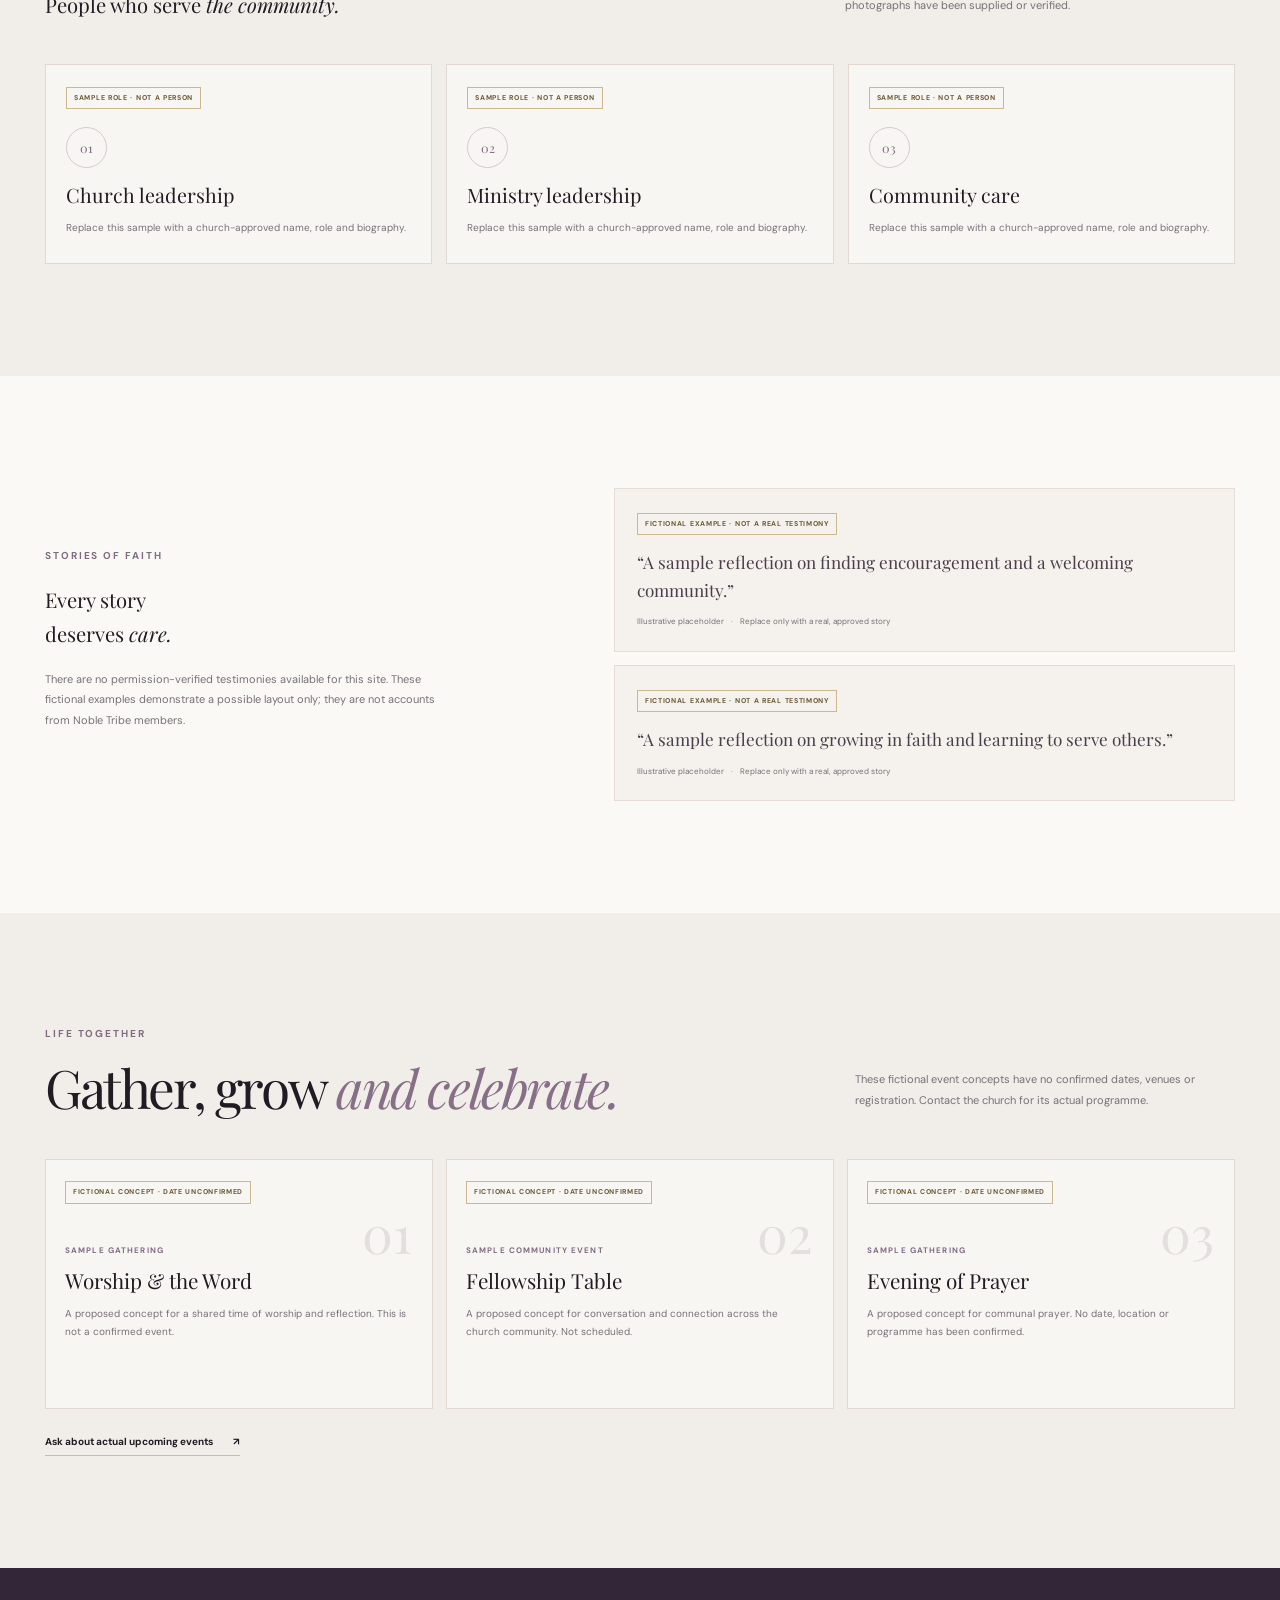
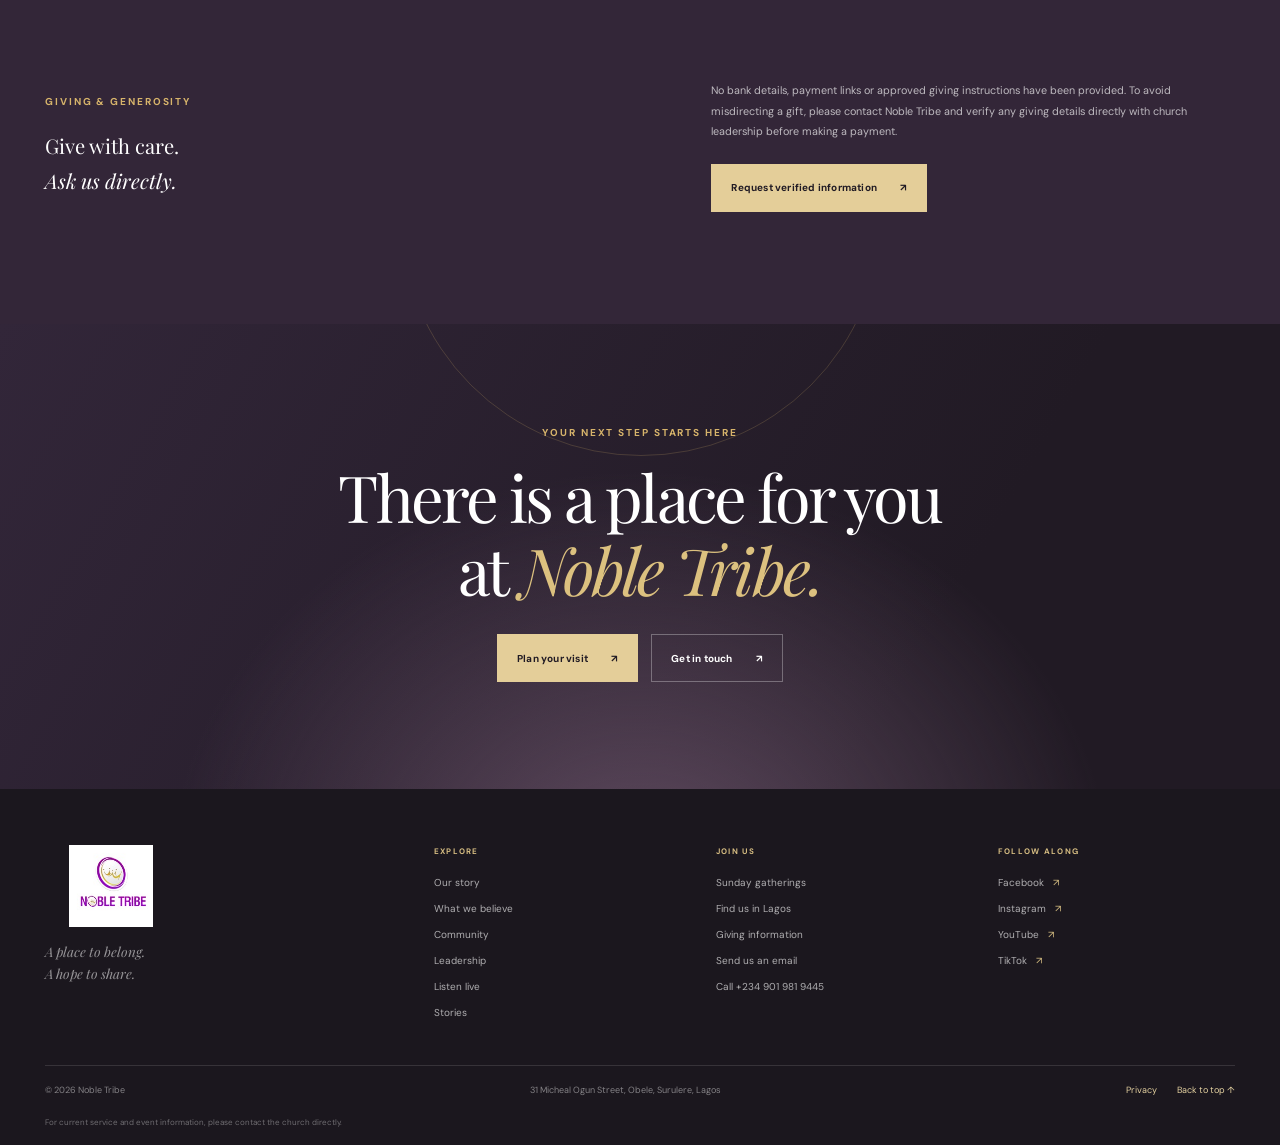
==== commit 85b8d59a: "logo test" ====
--- a/index.html
+++ b/index.html
@@ -8,7 +8,7 @@
   <meta property="og:type" content="website">
   <meta property="og:title" content="Noble Tribe — Faith. People. Purpose.">
   <meta property="og:description" content="A Christian ministry in Obele, Surulere, Lagos. There is a place for you at Noble Tribe.">
-  <meta property="og:image" content="images/logo.jpg">
+  <meta property="og:image" content="images/church-logo.jpg">
   <title>Noble Tribe — Faith. People. Purpose.</title>
   <script type="application/ld+json">
     {
@@ -33,7 +33,7 @@
       ]
     }
   </script>
-  <link rel="icon" href="images/logo.jpg" type="image/jpg">
+  <link rel="icon" href="images/church-logo.jpg" type="image/jpeg">
   <link rel="preconnect" href="https://fonts.googleapis.com">
   <link rel="preconnect" href="https://fonts.gstatic.com" crossorigin>
   <link href="https://fonts.googleapis.com/css2?family=DM+Sans:wght@400;500;600;700&family=Playfair+Display:ital,wght@0,400;0,500;0,600;1,400;1,500&display=swap" rel="stylesheet">
@@ -150,7 +150,7 @@
   <header class="site-header">
     <div class="container header-inner">
       <a class="brand" href="#home" aria-label="Noble Tribe home">
-        <img src="images/logo.jpg" alt="Noble Tribe" class="site-logo" style="max-width: 50%; height: auto;">
+        <img src="images/church-logo.jpg" alt="Noble Tribe" class="site-logo">
       </a>
       <button class="menu-toggle" type="button" aria-expanded="false" aria-controls="primary-nav">
         <span class="menu-icon" aria-hidden="true"></span>
@@ -480,7 +480,7 @@
     <div class="container footer-main">
       <div class="footer-brand-block">
         <a class="brand footer-brand" href="#home" aria-label="Noble Tribe home">
-          <img src="images/church-logo.jpg" alt="Noble Tribe logo displayed prominently against a warm, welcoming background, conveying a sense of faith and community" class="site-logo">
+          <img src="images/church-logo.jpg" alt="Noble Tribe church logo, with the text Noble Tribe against a warm, welcoming background" class="site-logo">
         </a>
         <p>A place to belong.<br>A hope to share.</p>
       </div>
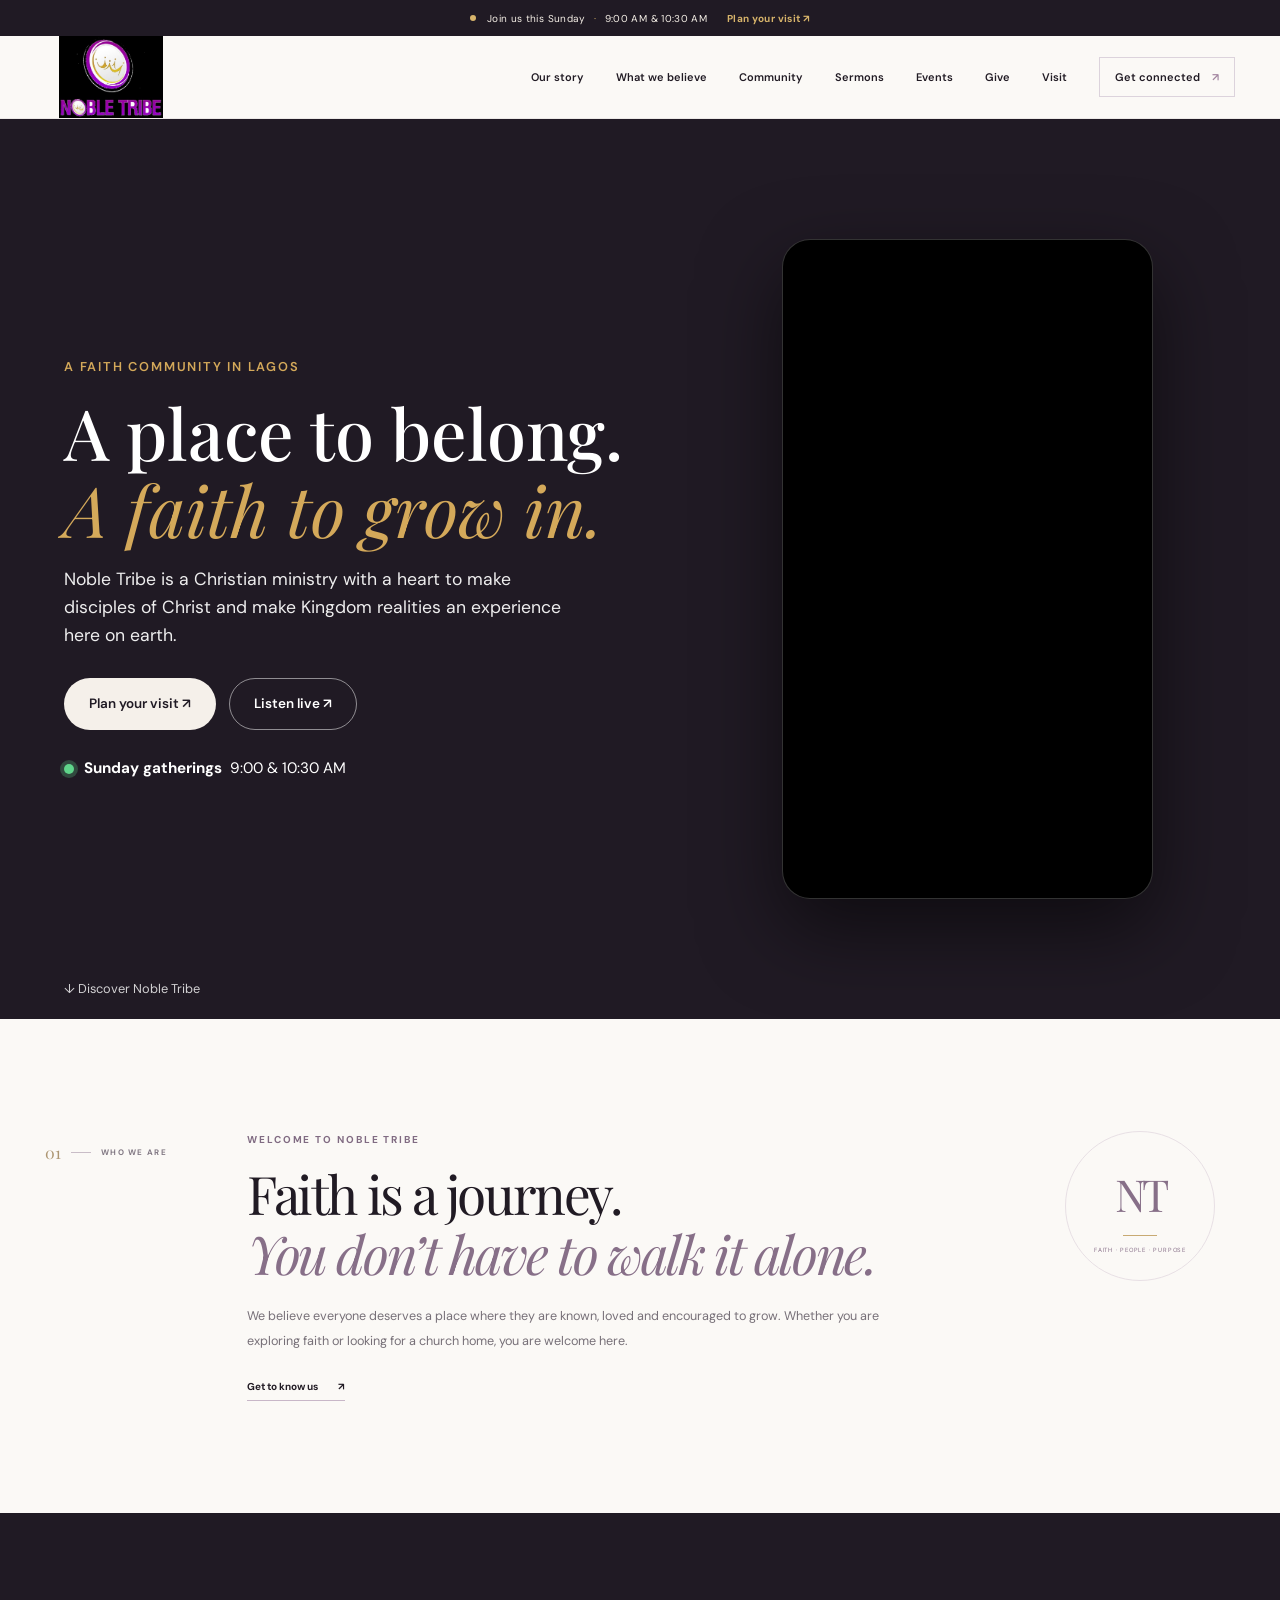
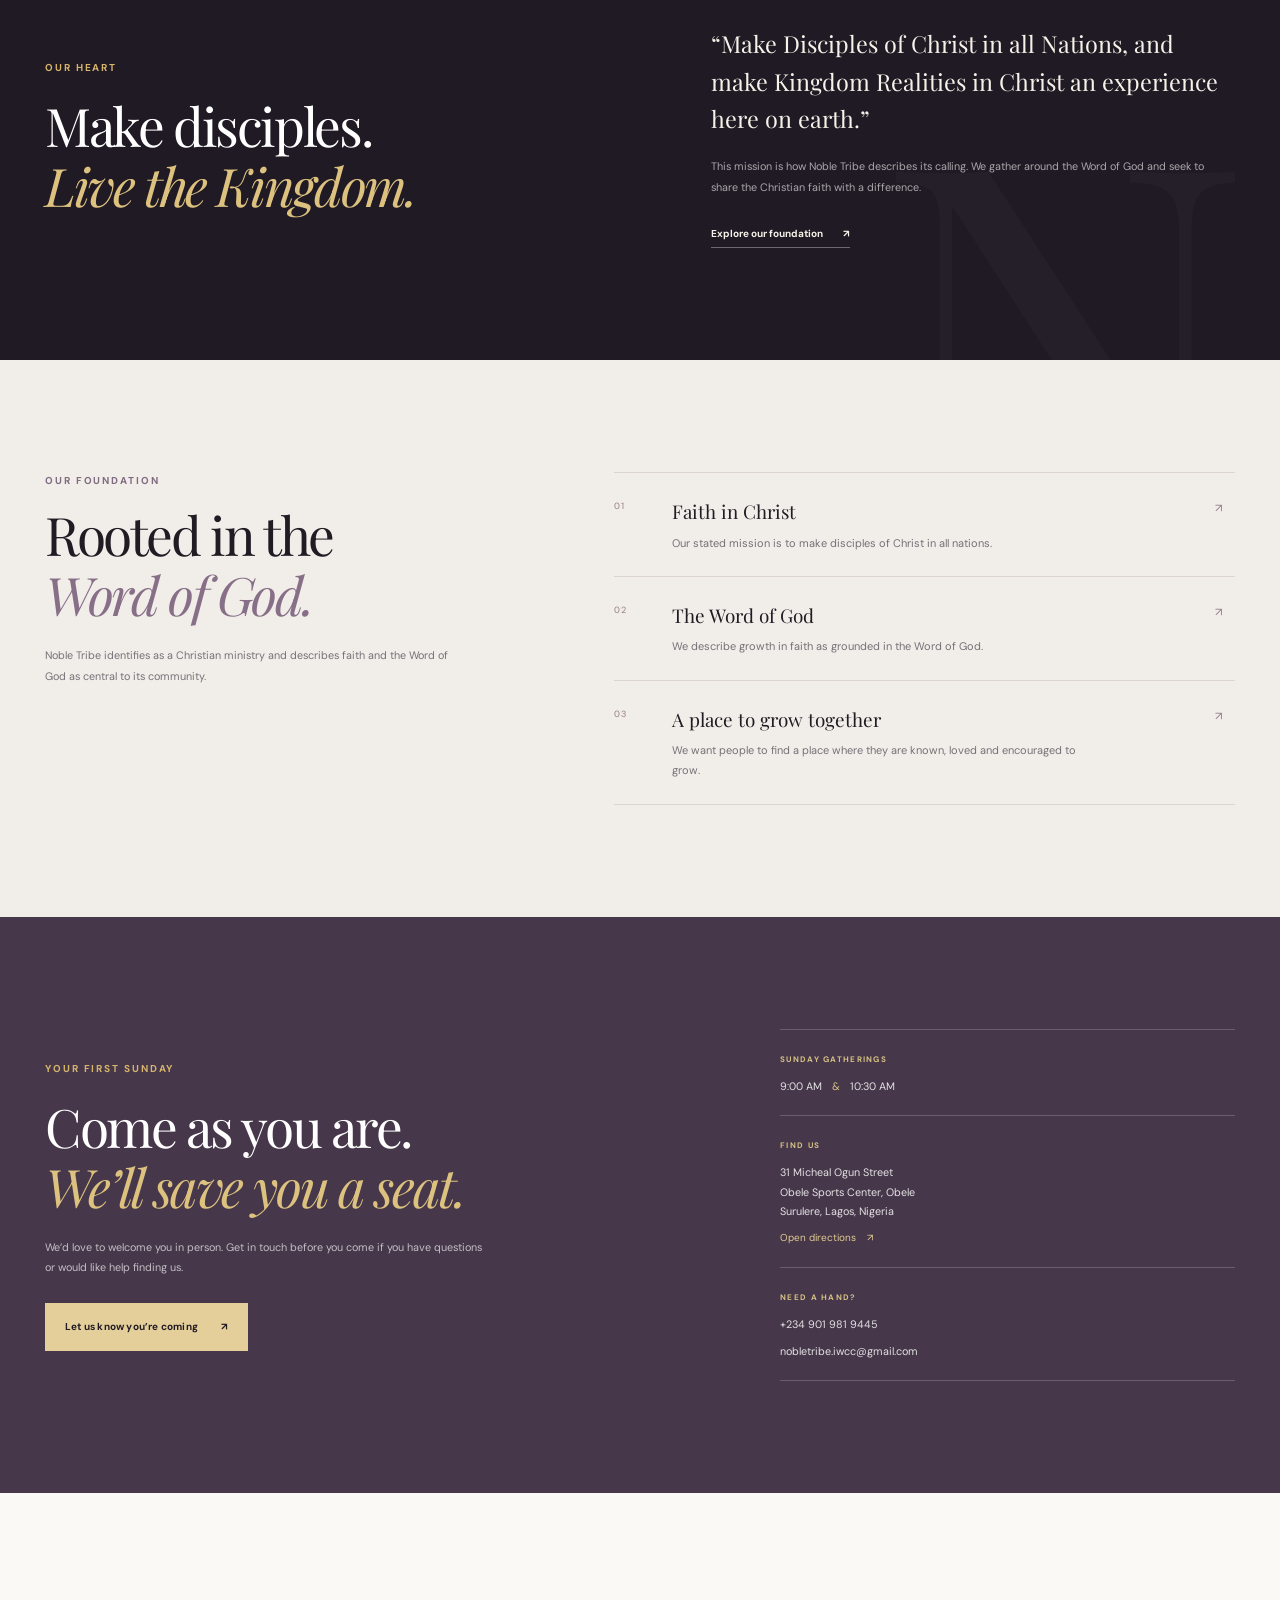
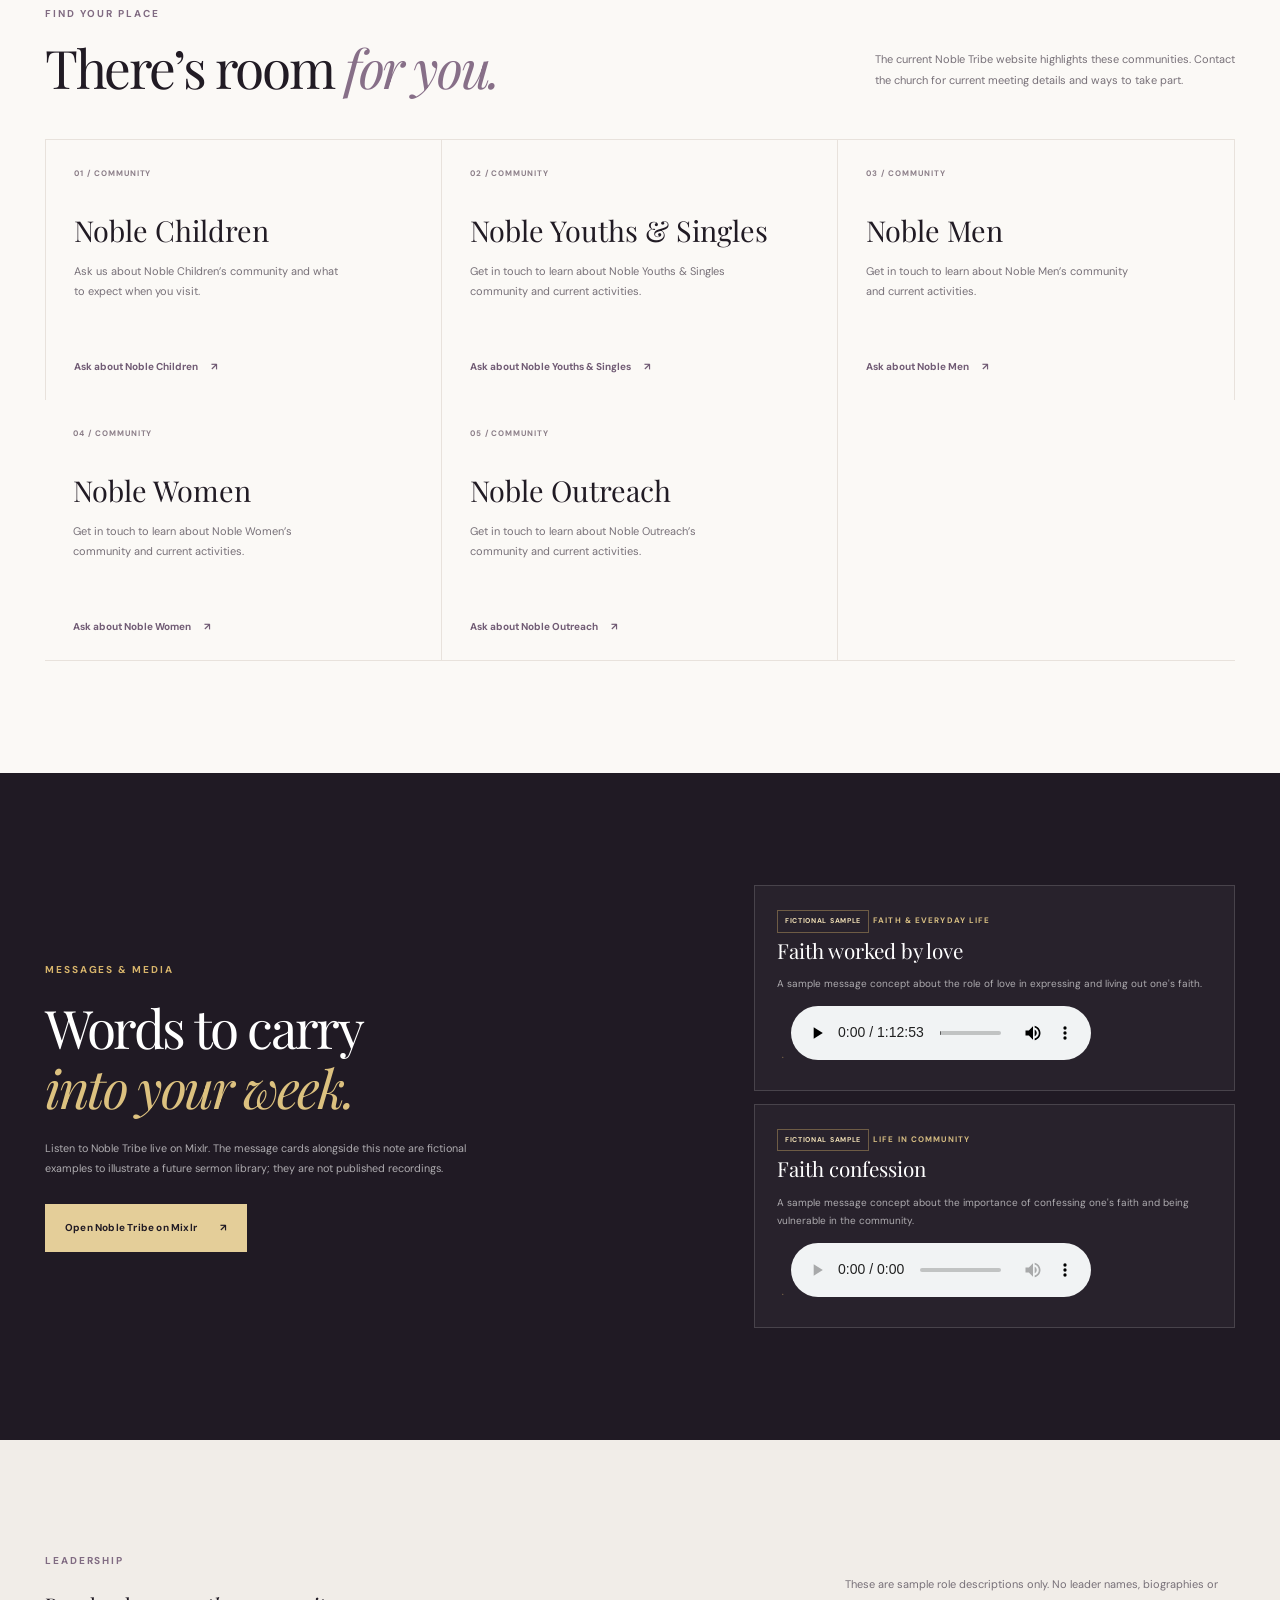
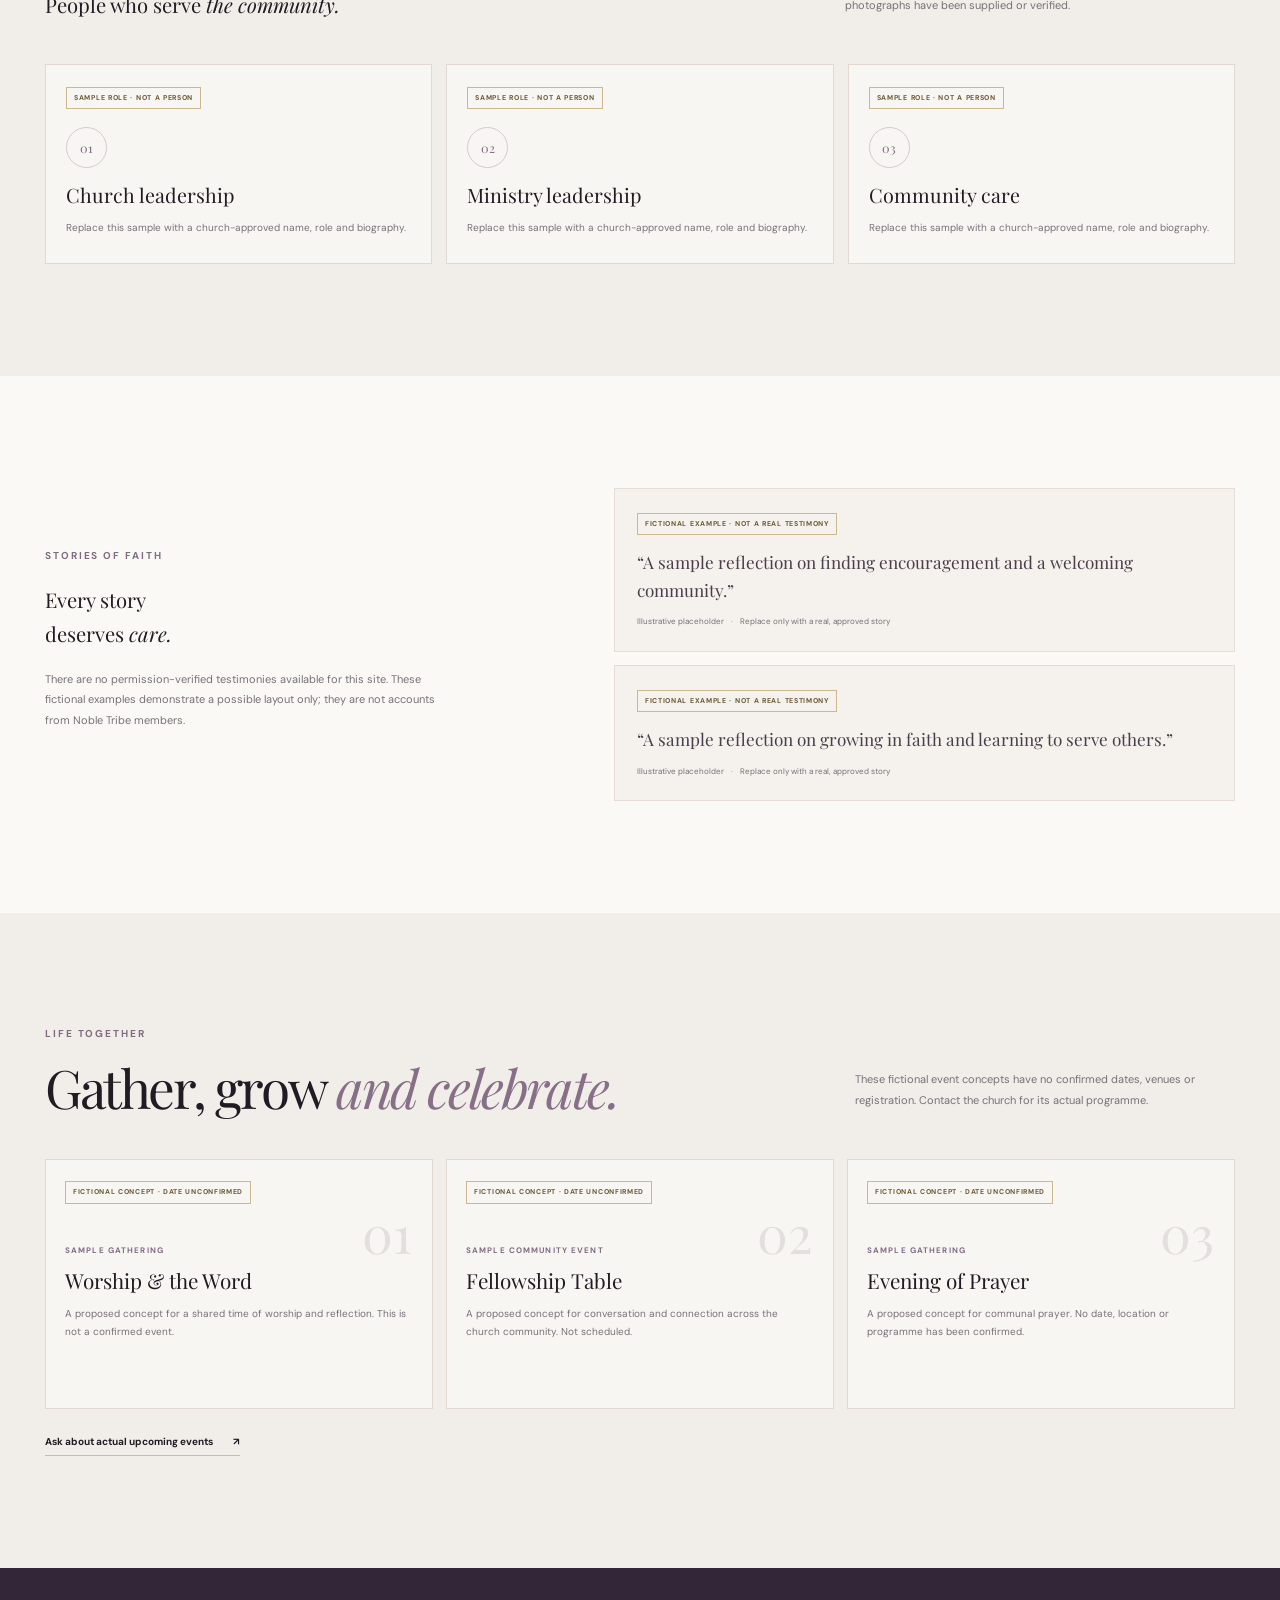
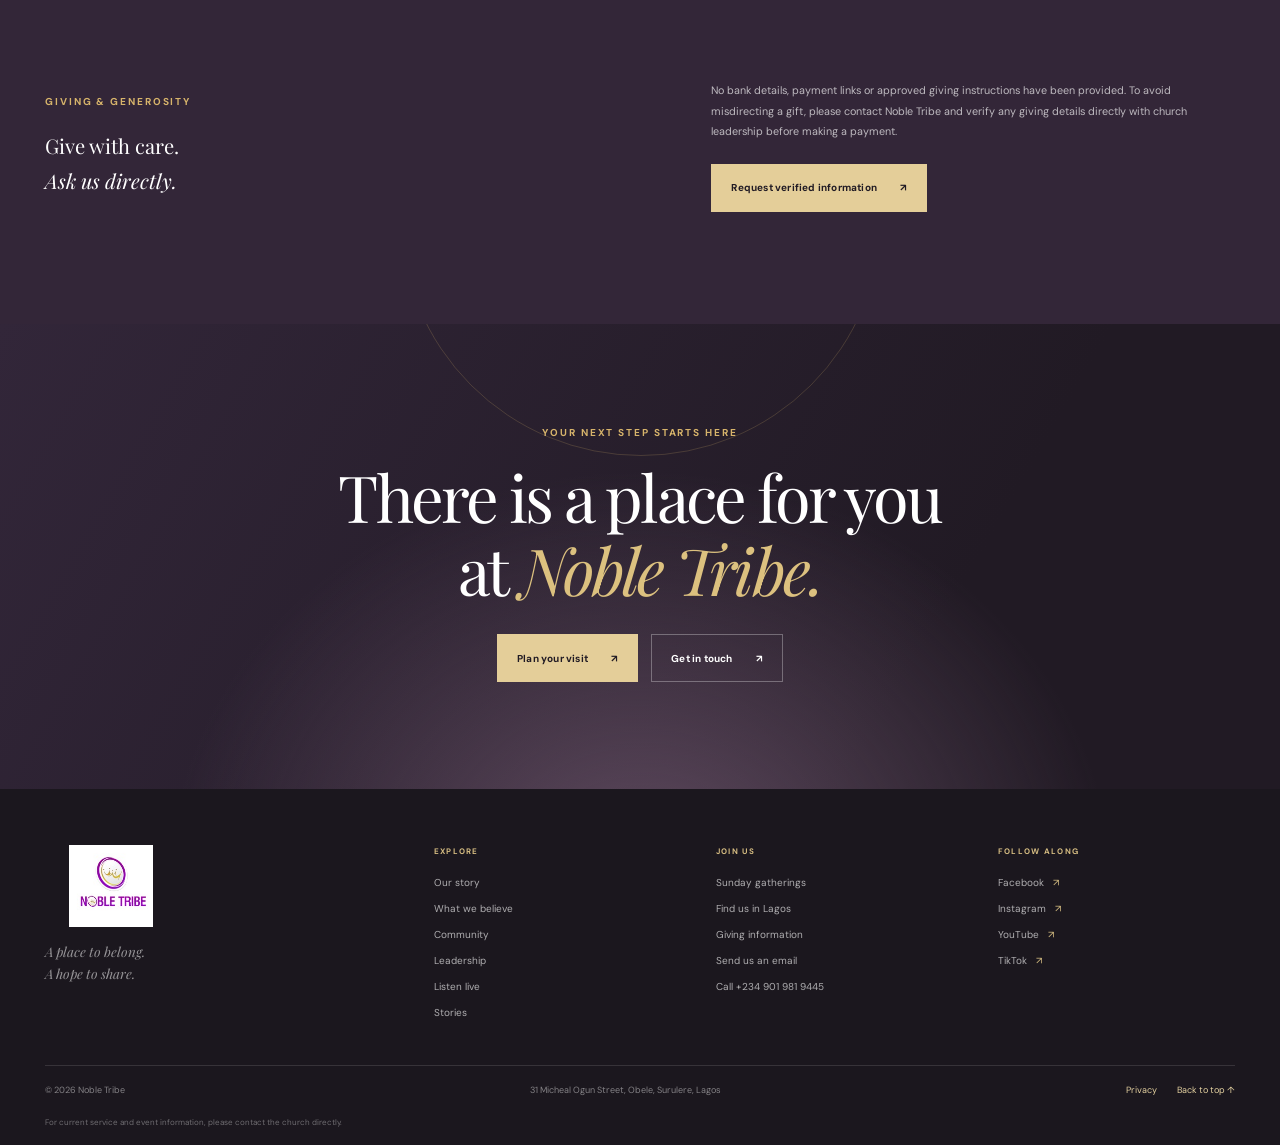
==== commit 8a8ae313: "logo run" ====
--- a/index.html
+++ b/index.html
@@ -150,7 +150,7 @@
   <header class="site-header">
     <div class="container header-inner">
       <a class="brand" href="#home" aria-label="Noble Tribe home">
-        <img src="images/church-logo.jpg" alt="Noble Tribe" class="site-logo">
+        <img src="images/logo.jpg" alt="Noble Tribe" class="site-logo">
       </a>
       <button class="menu-toggle" type="button" aria-expanded="false" aria-controls="primary-nav">
         <span class="menu-icon" aria-hidden="true"></span>
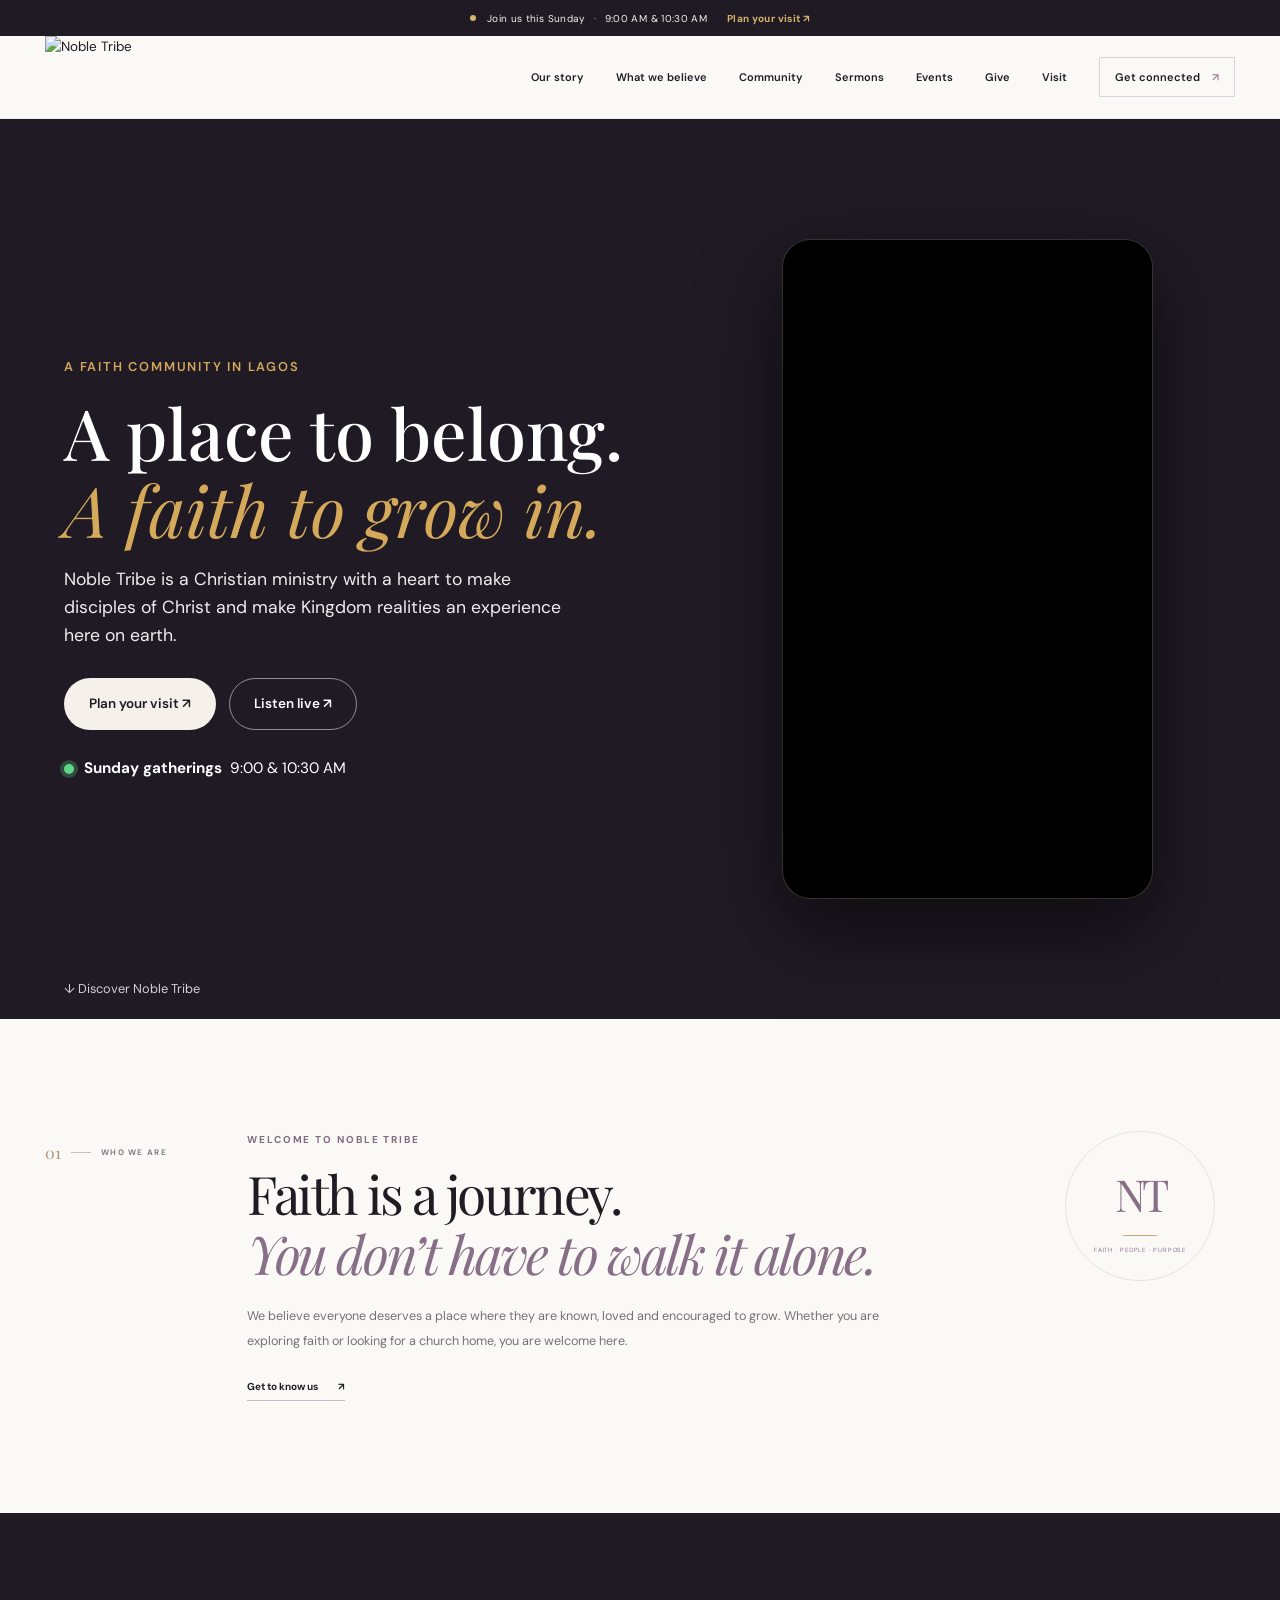
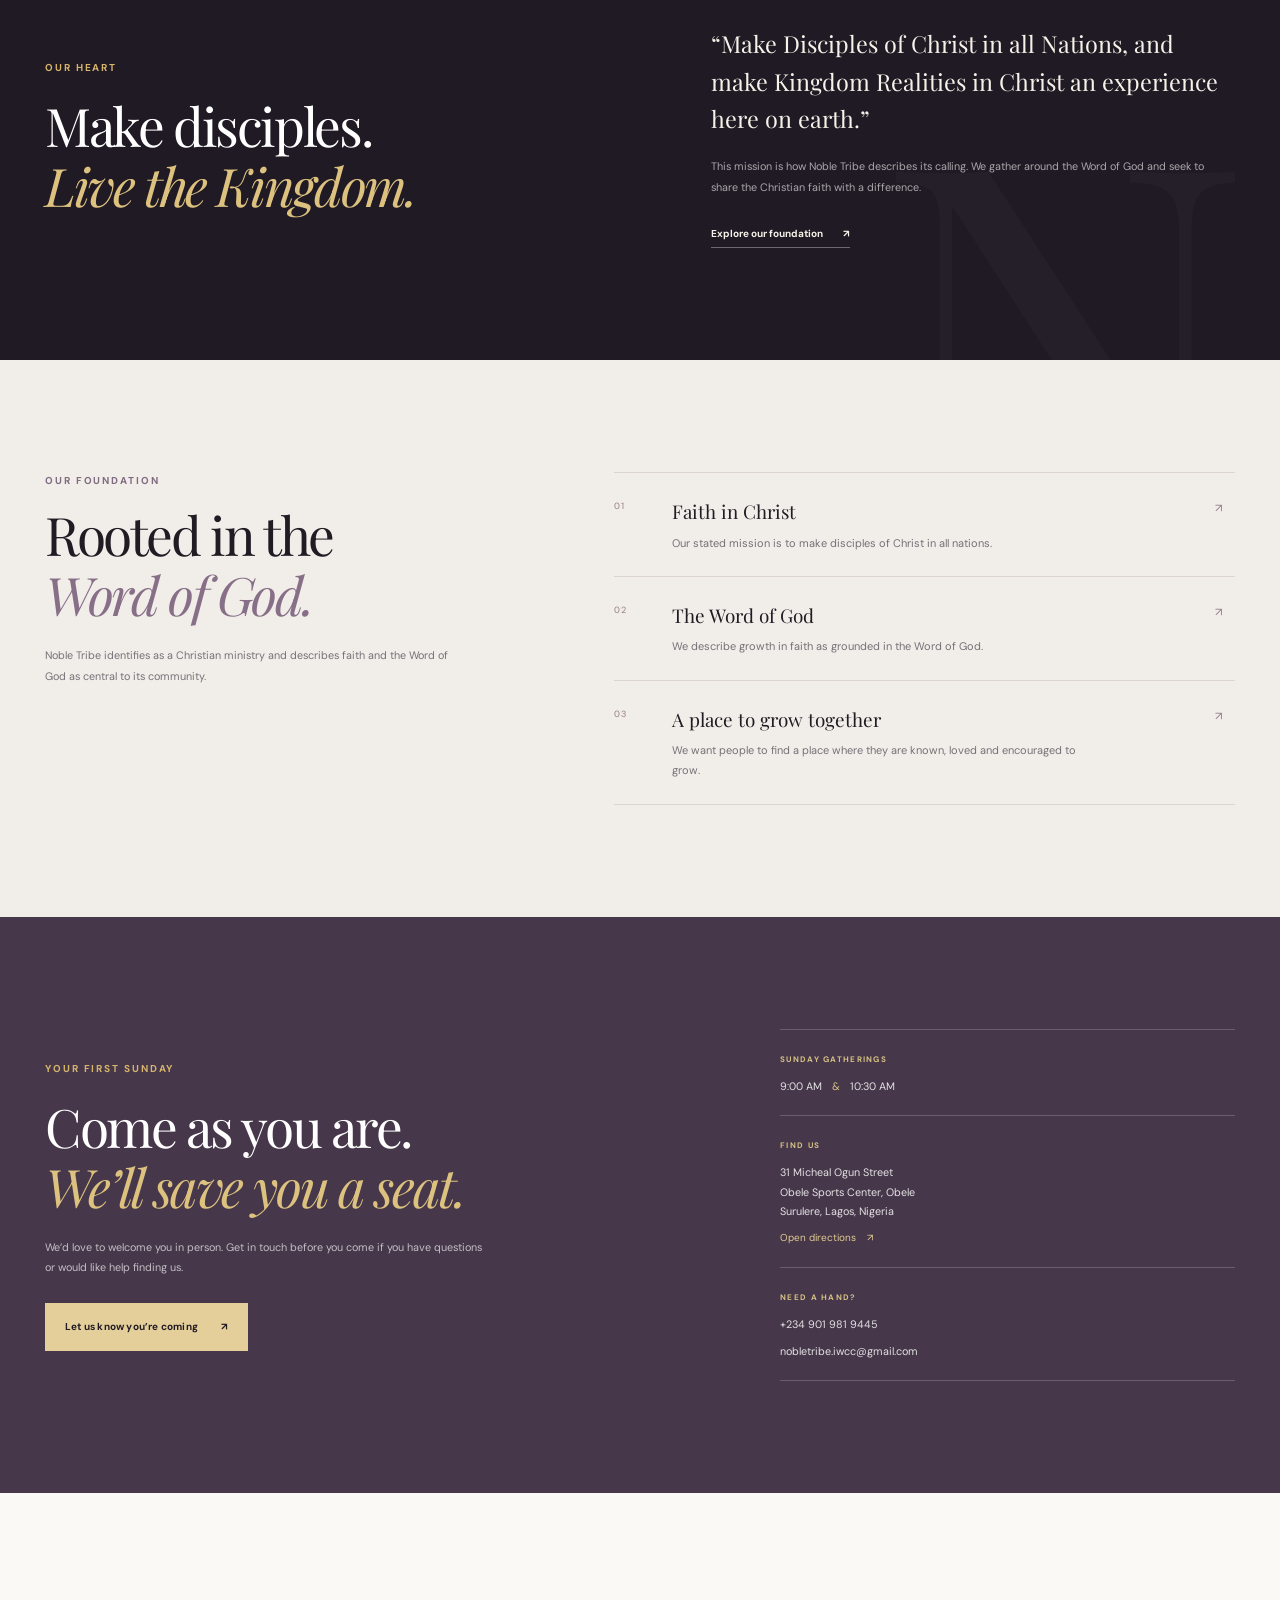
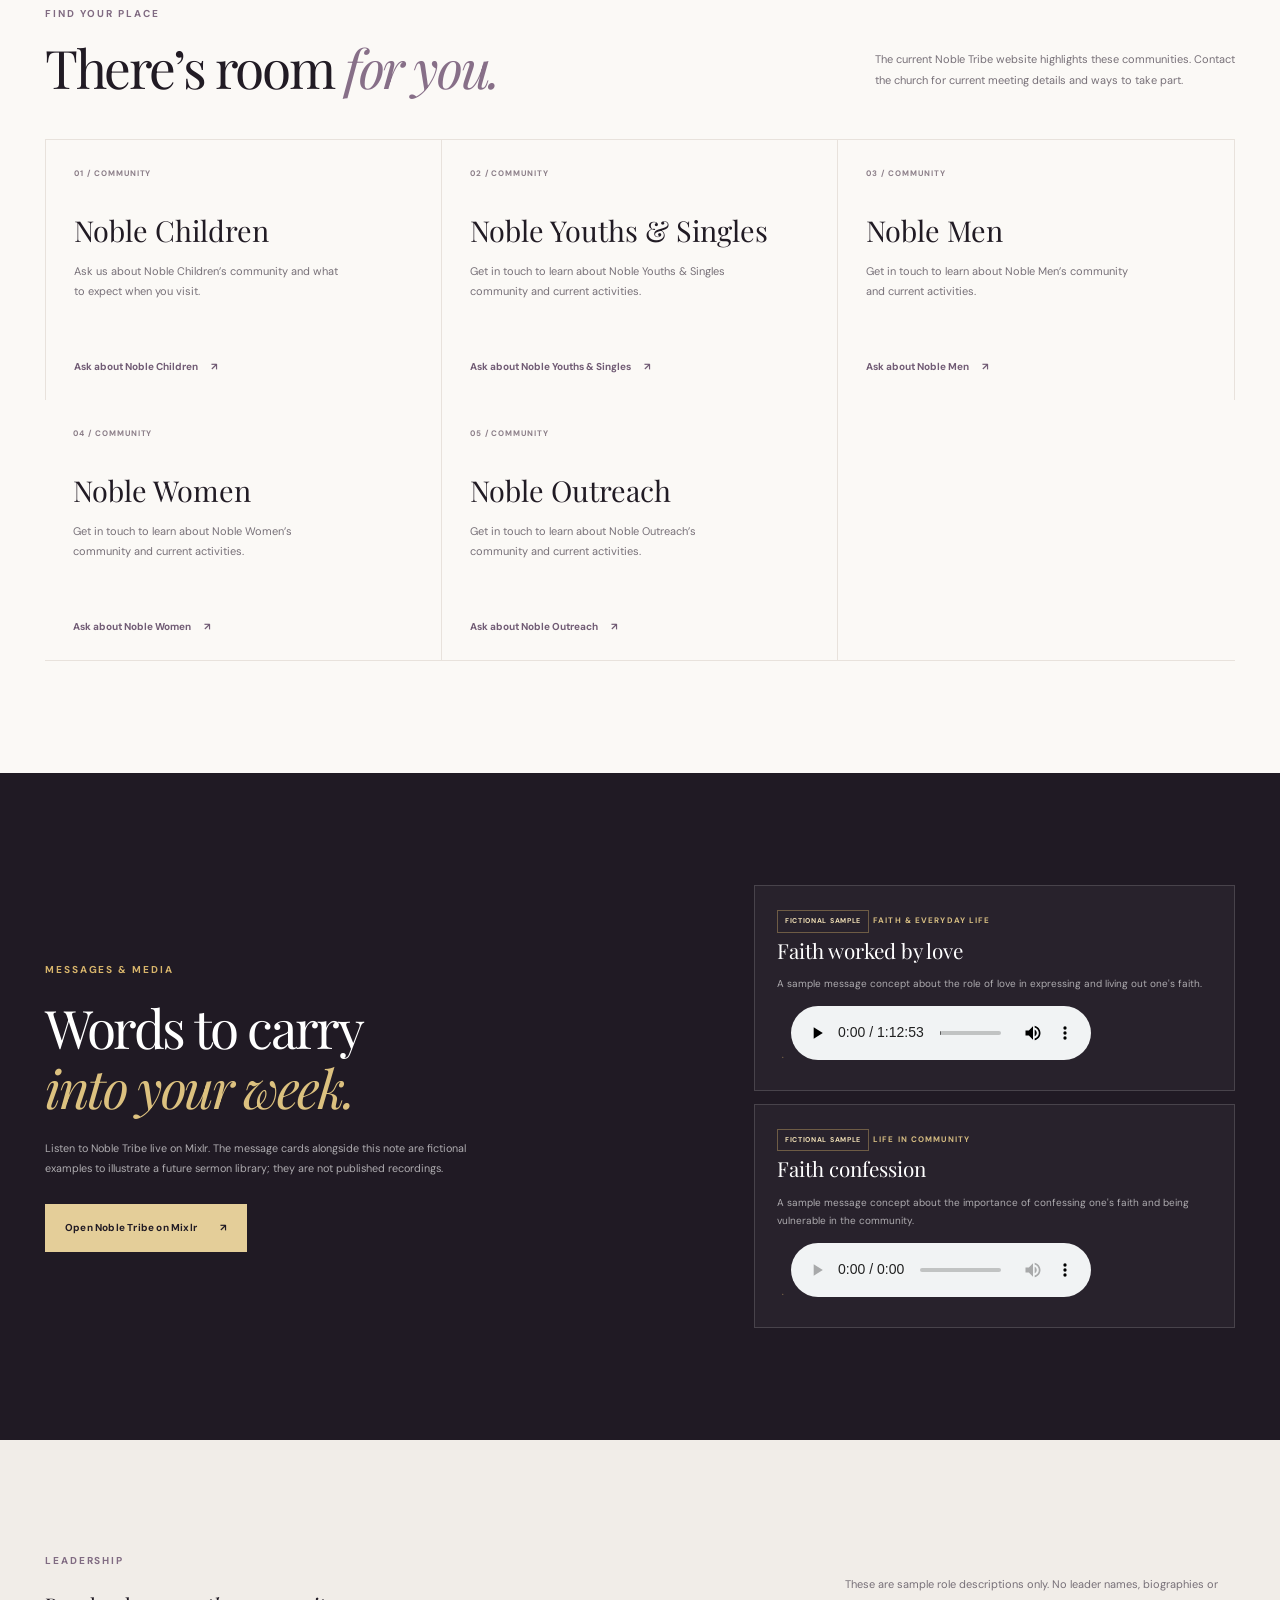
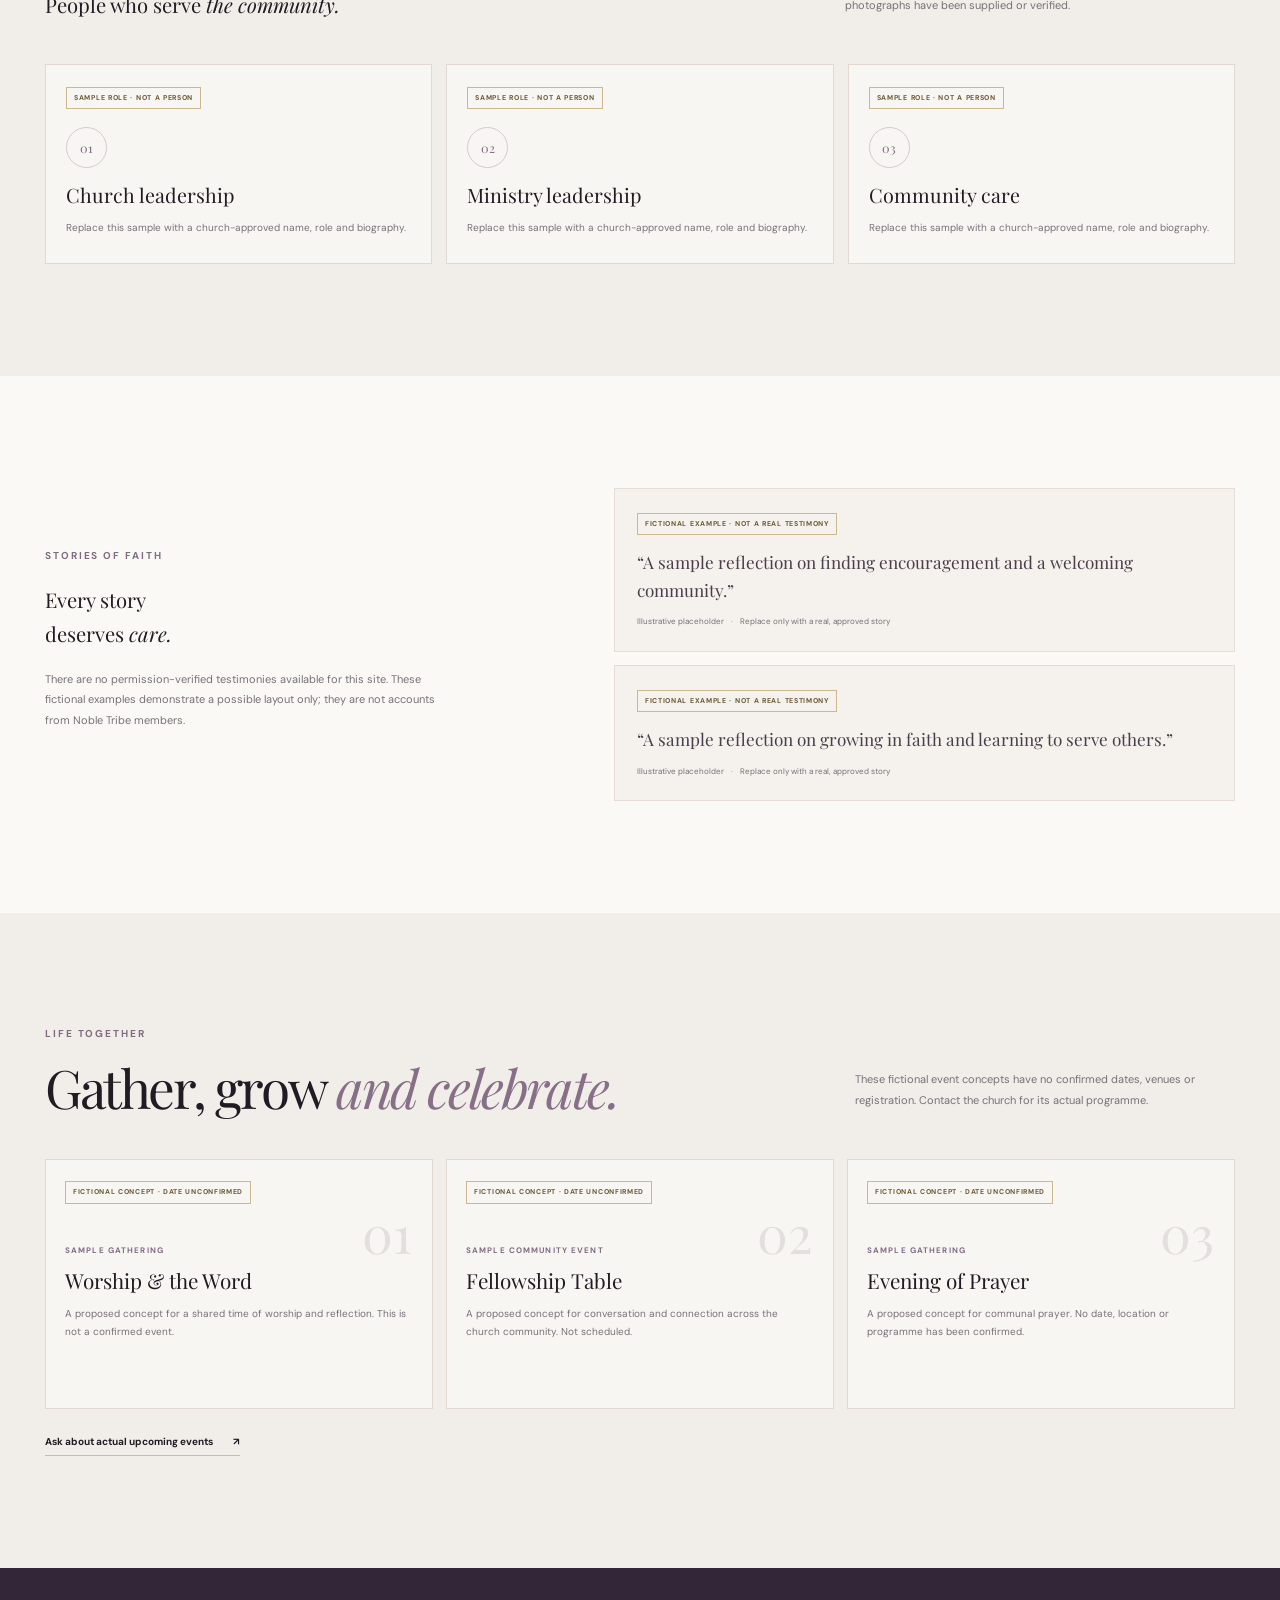
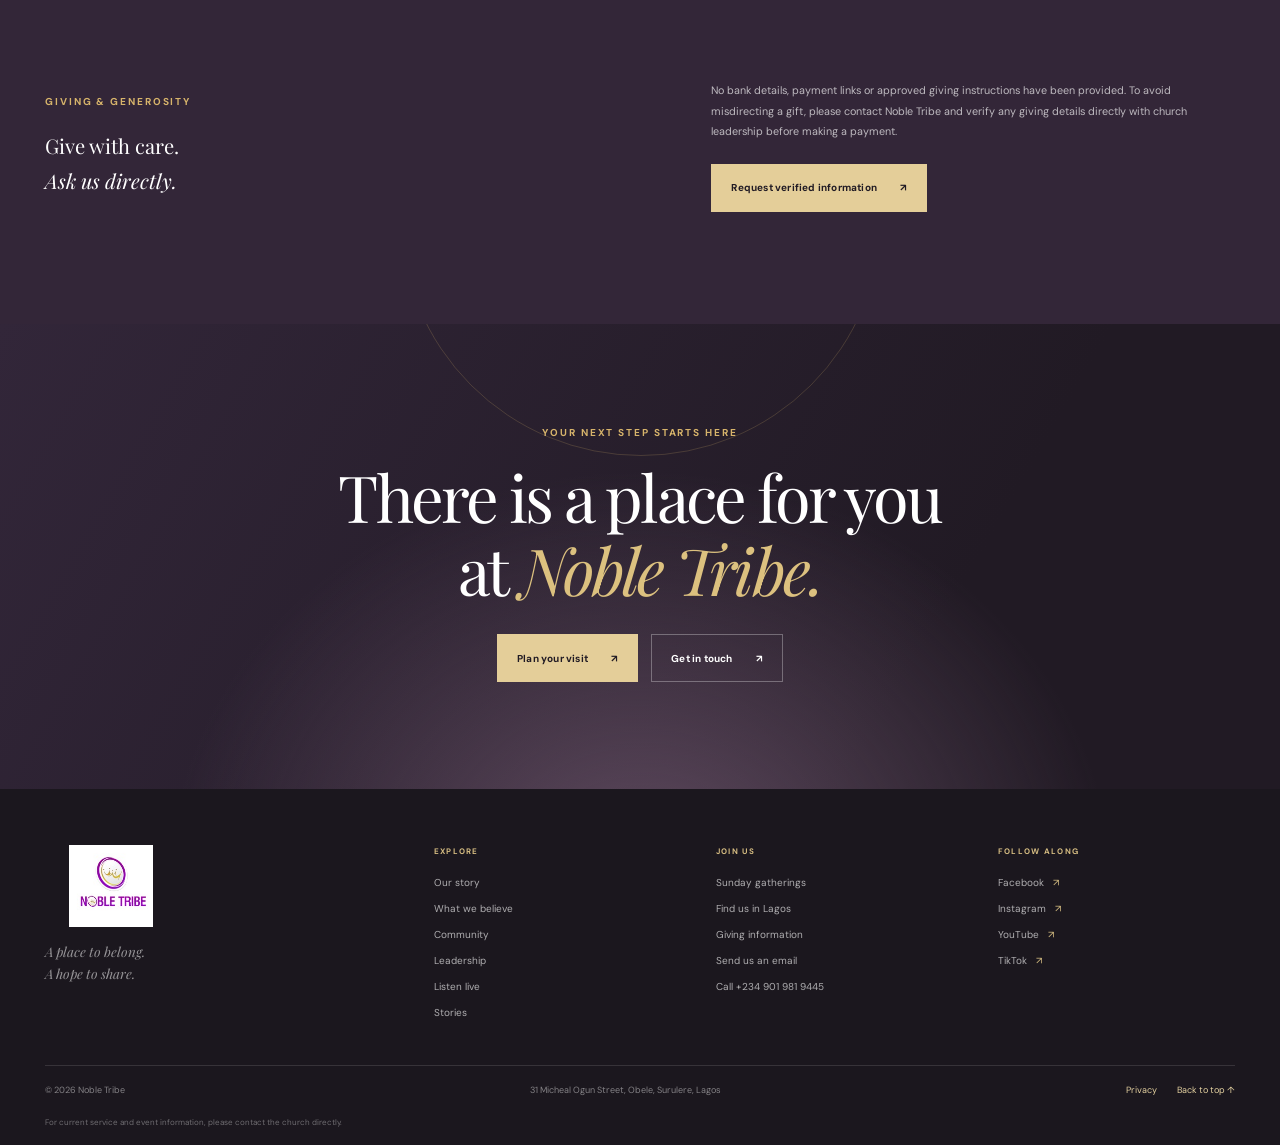
==== commit 1abd3c11: "logo run" ====
--- a/index.html
+++ b/index.html
@@ -150,7 +150,7 @@
   <header class="site-header">
     <div class="container header-inner">
       <a class="brand" href="#home" aria-label="Noble Tribe home">
-        <img src="images/logo.jpg" alt="Noble Tribe" class="site-logo">
+        <img src="images/church-logo.png" alt="Noble Tribe" class="site-logo">
       </a>
       <button class="menu-toggle" type="button" aria-expanded="false" aria-controls="primary-nav">
         <span class="menu-icon" aria-hidden="true"></span>
@@ -177,7 +177,7 @@
       <!-- Video 1: the background (blurred on desktop, full-screen on phones) -->
       <div class="nt-hero__media" aria-hidden="true">
         <video class="nt-hero__video" autoplay muted loop playsinline preload="auto">
-          <source src="Videos/chruch-video.mp4..mp4" type="video/mp4">
+          <source src="Videos/church-video.mp4" type="video/mp4">
         </video>
       </div>
 
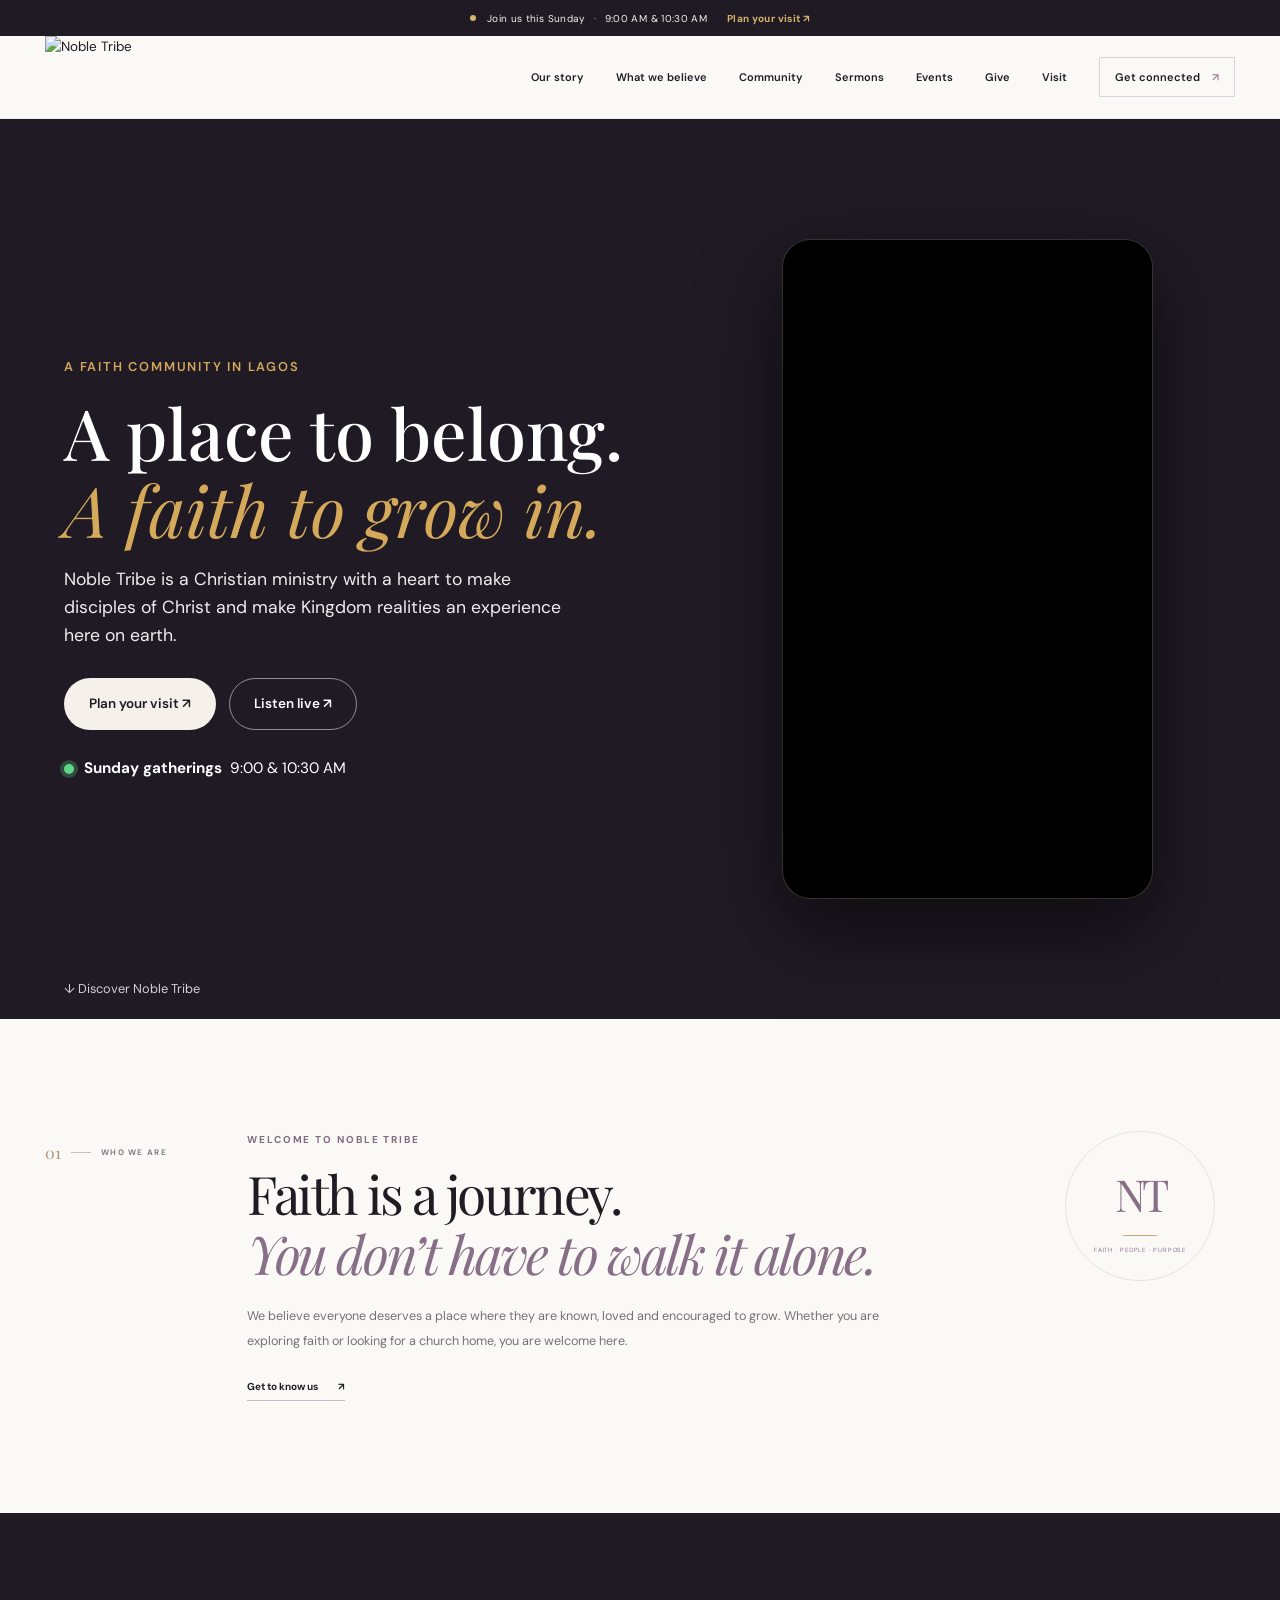
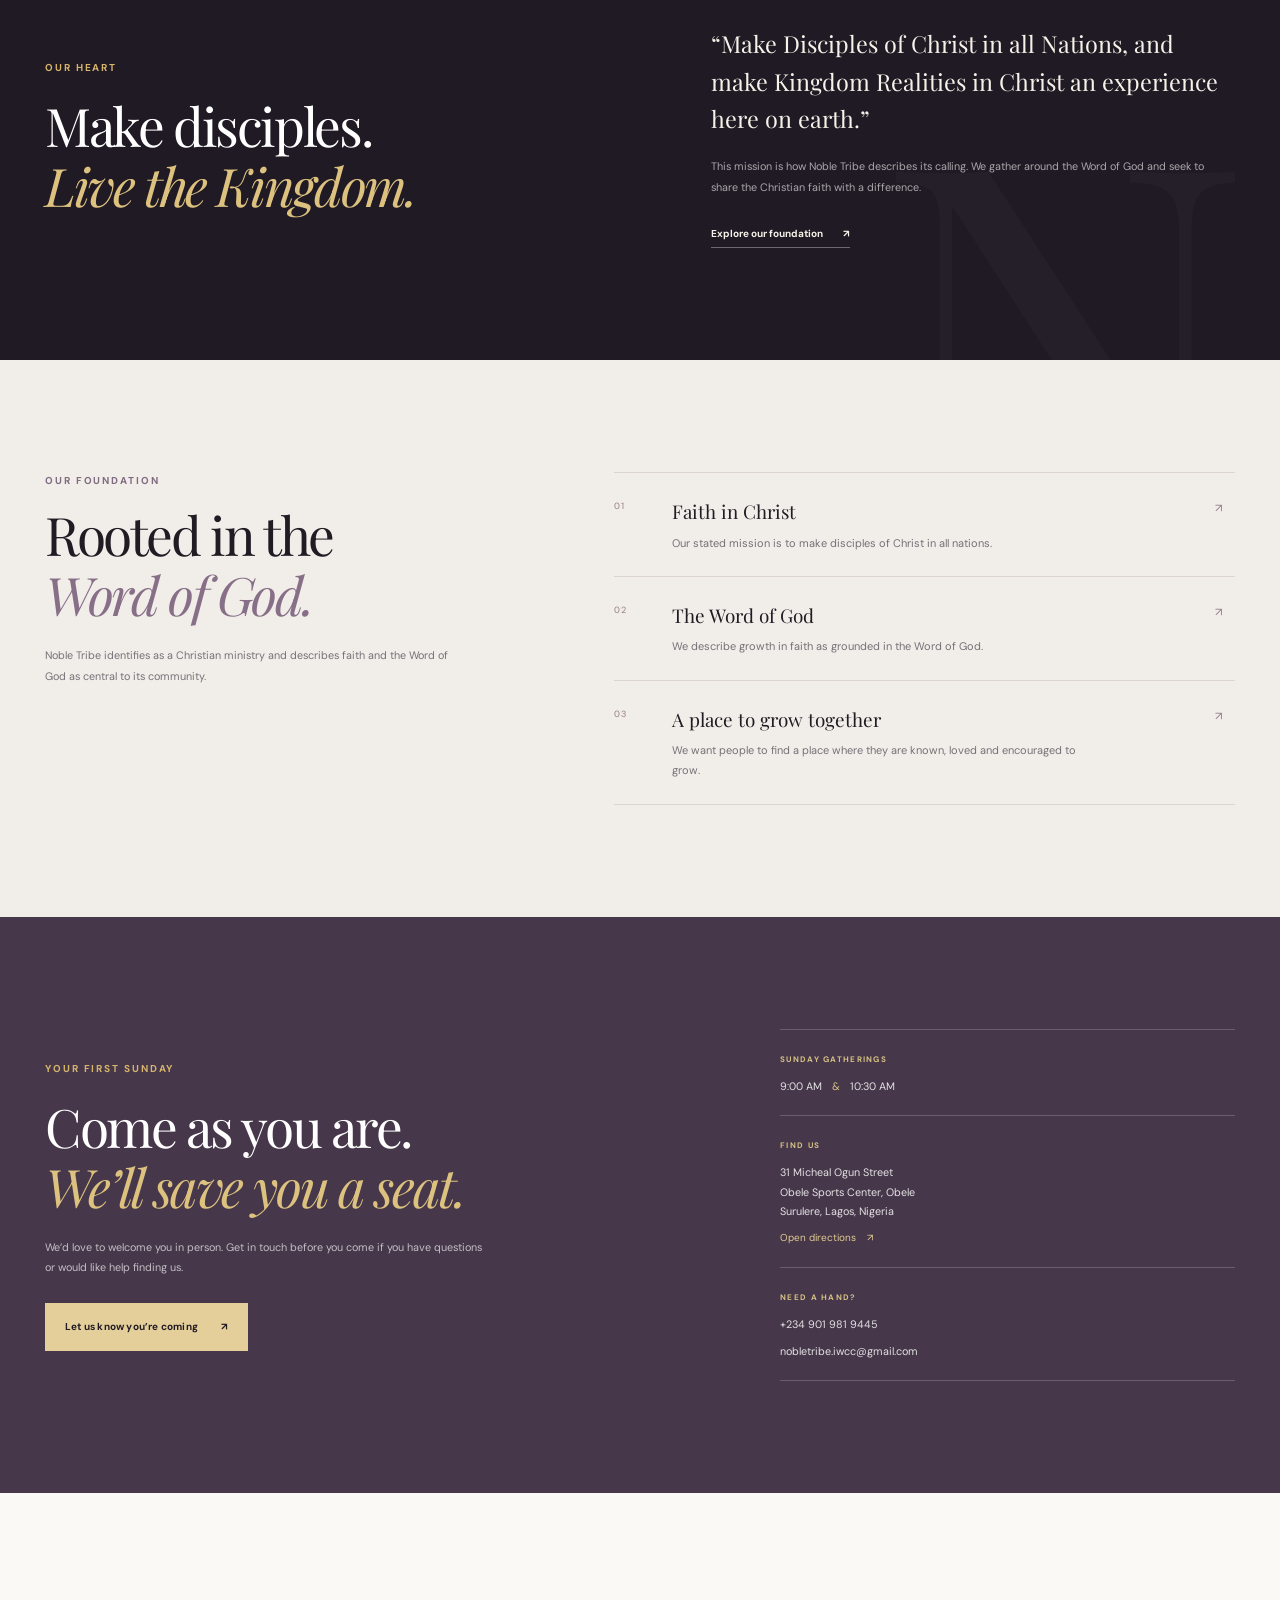
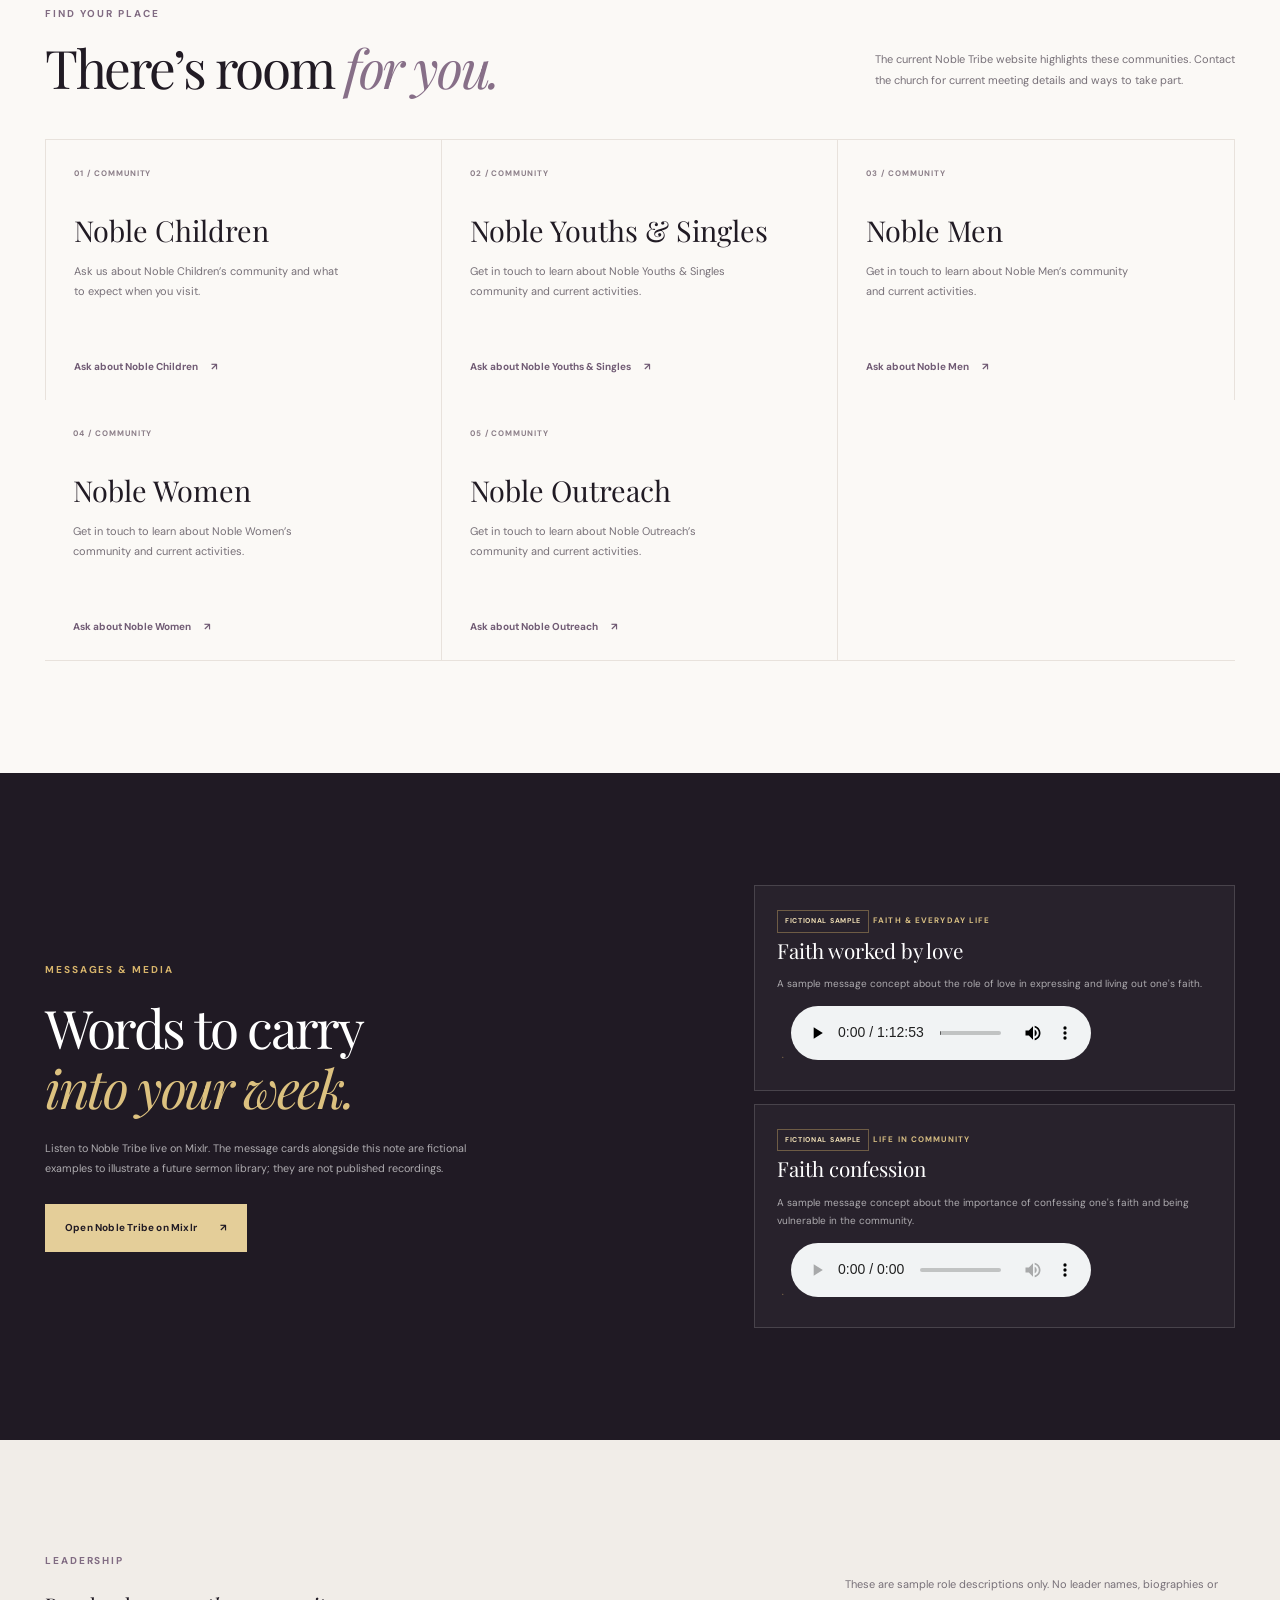
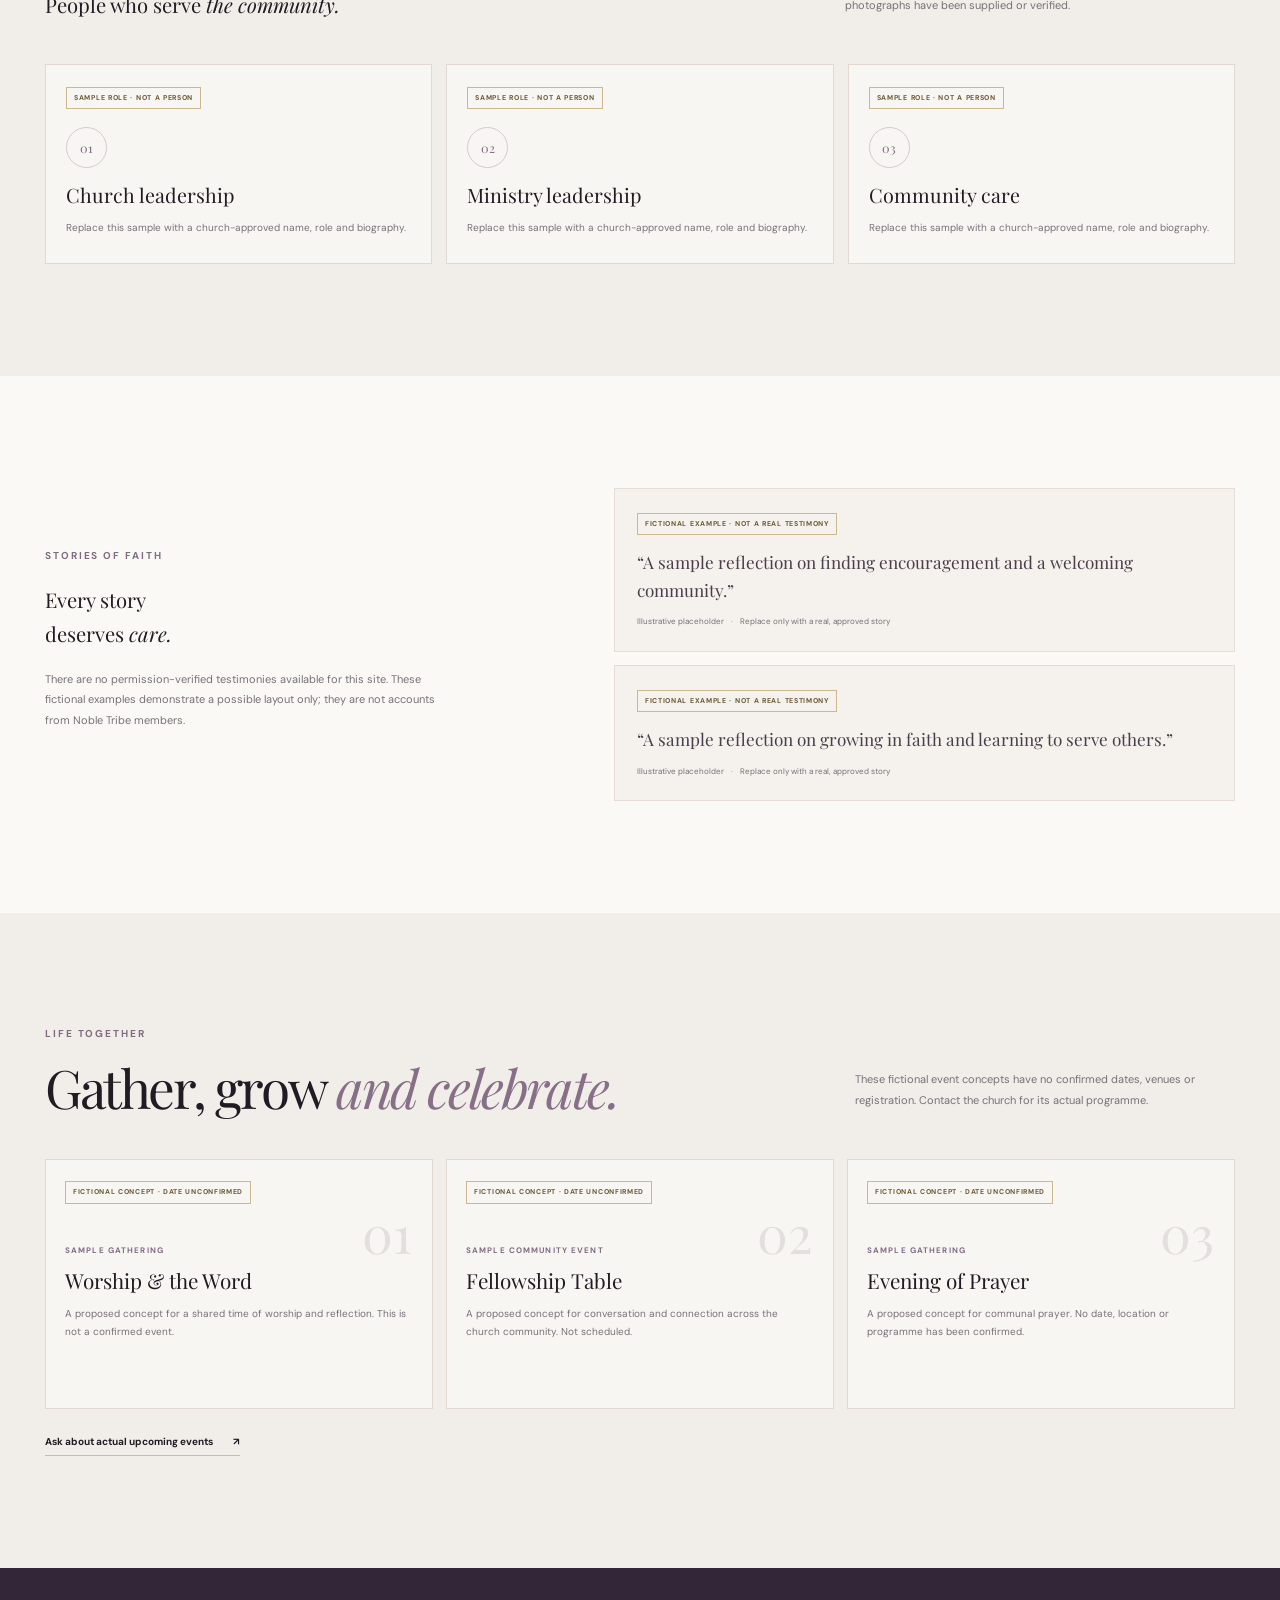
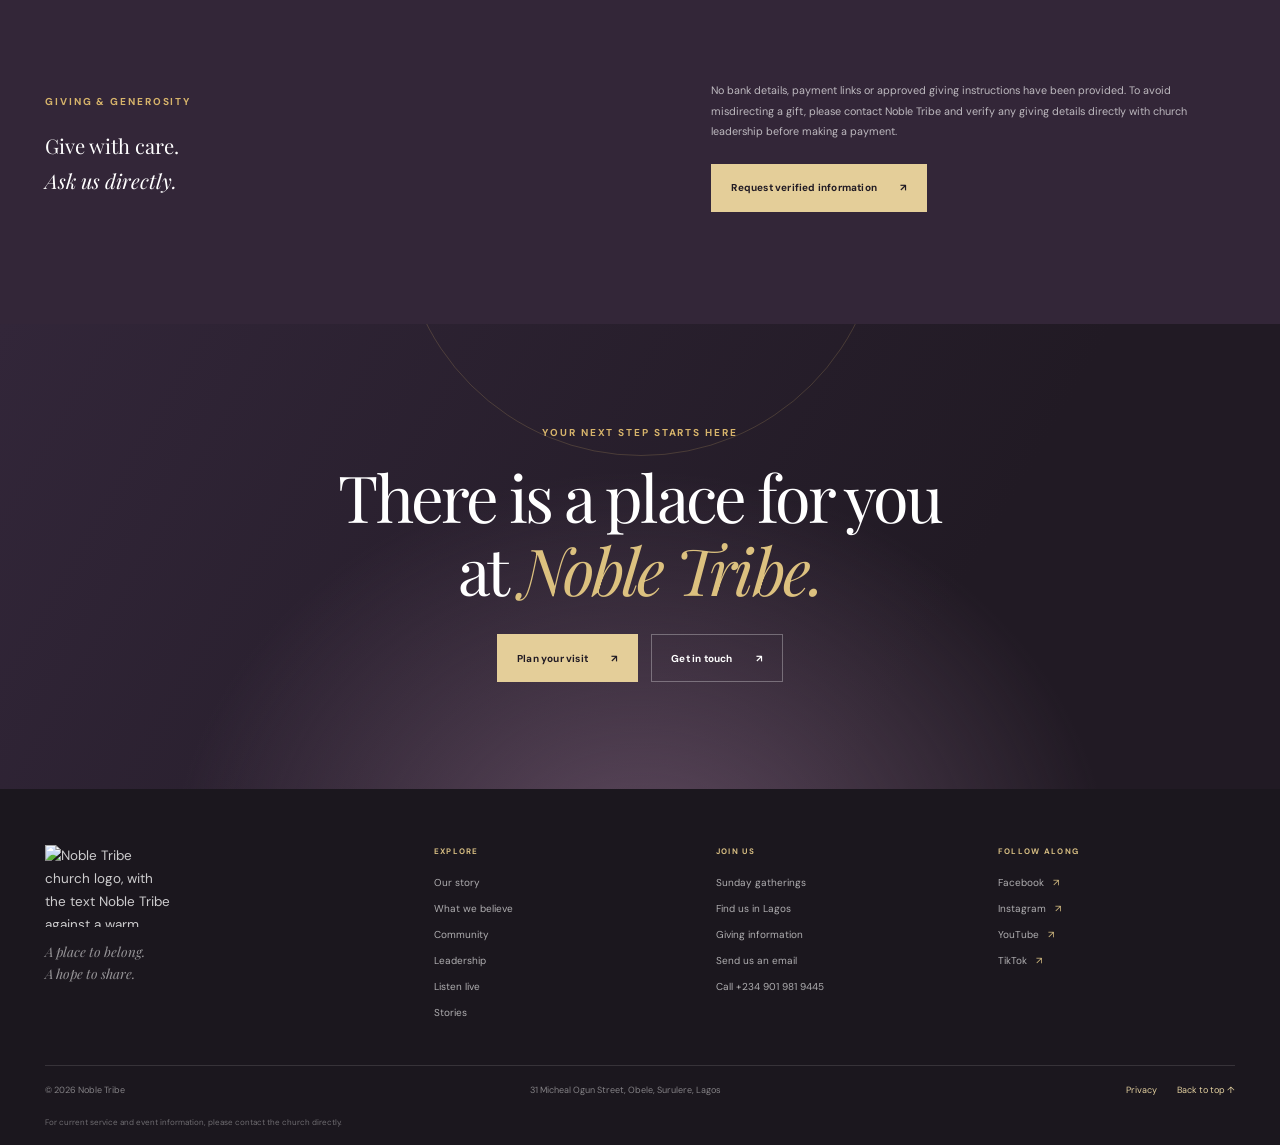
==== commit 5f5b2f85: "logo run" ====
--- a/index.html
+++ b/index.html
@@ -8,7 +8,7 @@
   <meta property="og:type" content="website">
   <meta property="og:title" content="Noble Tribe — Faith. People. Purpose.">
   <meta property="og:description" content="A Christian ministry in Obele, Surulere, Lagos. There is a place for you at Noble Tribe.">
-  <meta property="og:image" content="images/church-logo.jpg">
+  <meta property="og:image" content="images/church-logo.png">
   <title>Noble Tribe — Faith. People. Purpose.</title>
   <script type="application/ld+json">
     {
@@ -33,7 +33,7 @@
       ]
     }
   </script>
-  <link rel="icon" href="images/church-logo.jpg" type="image/jpeg">
+  <link rel="icon" href="images/church-logo.png" type="image/png">
   <link rel="preconnect" href="https://fonts.googleapis.com">
   <link rel="preconnect" href="https://fonts.gstatic.com" crossorigin>
   <link href="https://fonts.googleapis.com/css2?family=DM+Sans:wght@400;500;600;700&family=Playfair+Display:ital,wght@0,400;0,500;0,600;1,400;1,500&display=swap" rel="stylesheet">
@@ -480,7 +480,7 @@
     <div class="container footer-main">
       <div class="footer-brand-block">
         <a class="brand footer-brand" href="#home" aria-label="Noble Tribe home">
-          <img src="images/church-logo.jpg" alt="Noble Tribe church logo, with the text Noble Tribe against a warm, welcoming background" class="site-logo">
+          <img src="images/church-logo.png" alt="Noble Tribe church logo, with the text Noble Tribe against a warm, welcoming background" class="site-logo">
         </a>
         <p>A place to belong.<br>A hope to share.</p>
       </div>
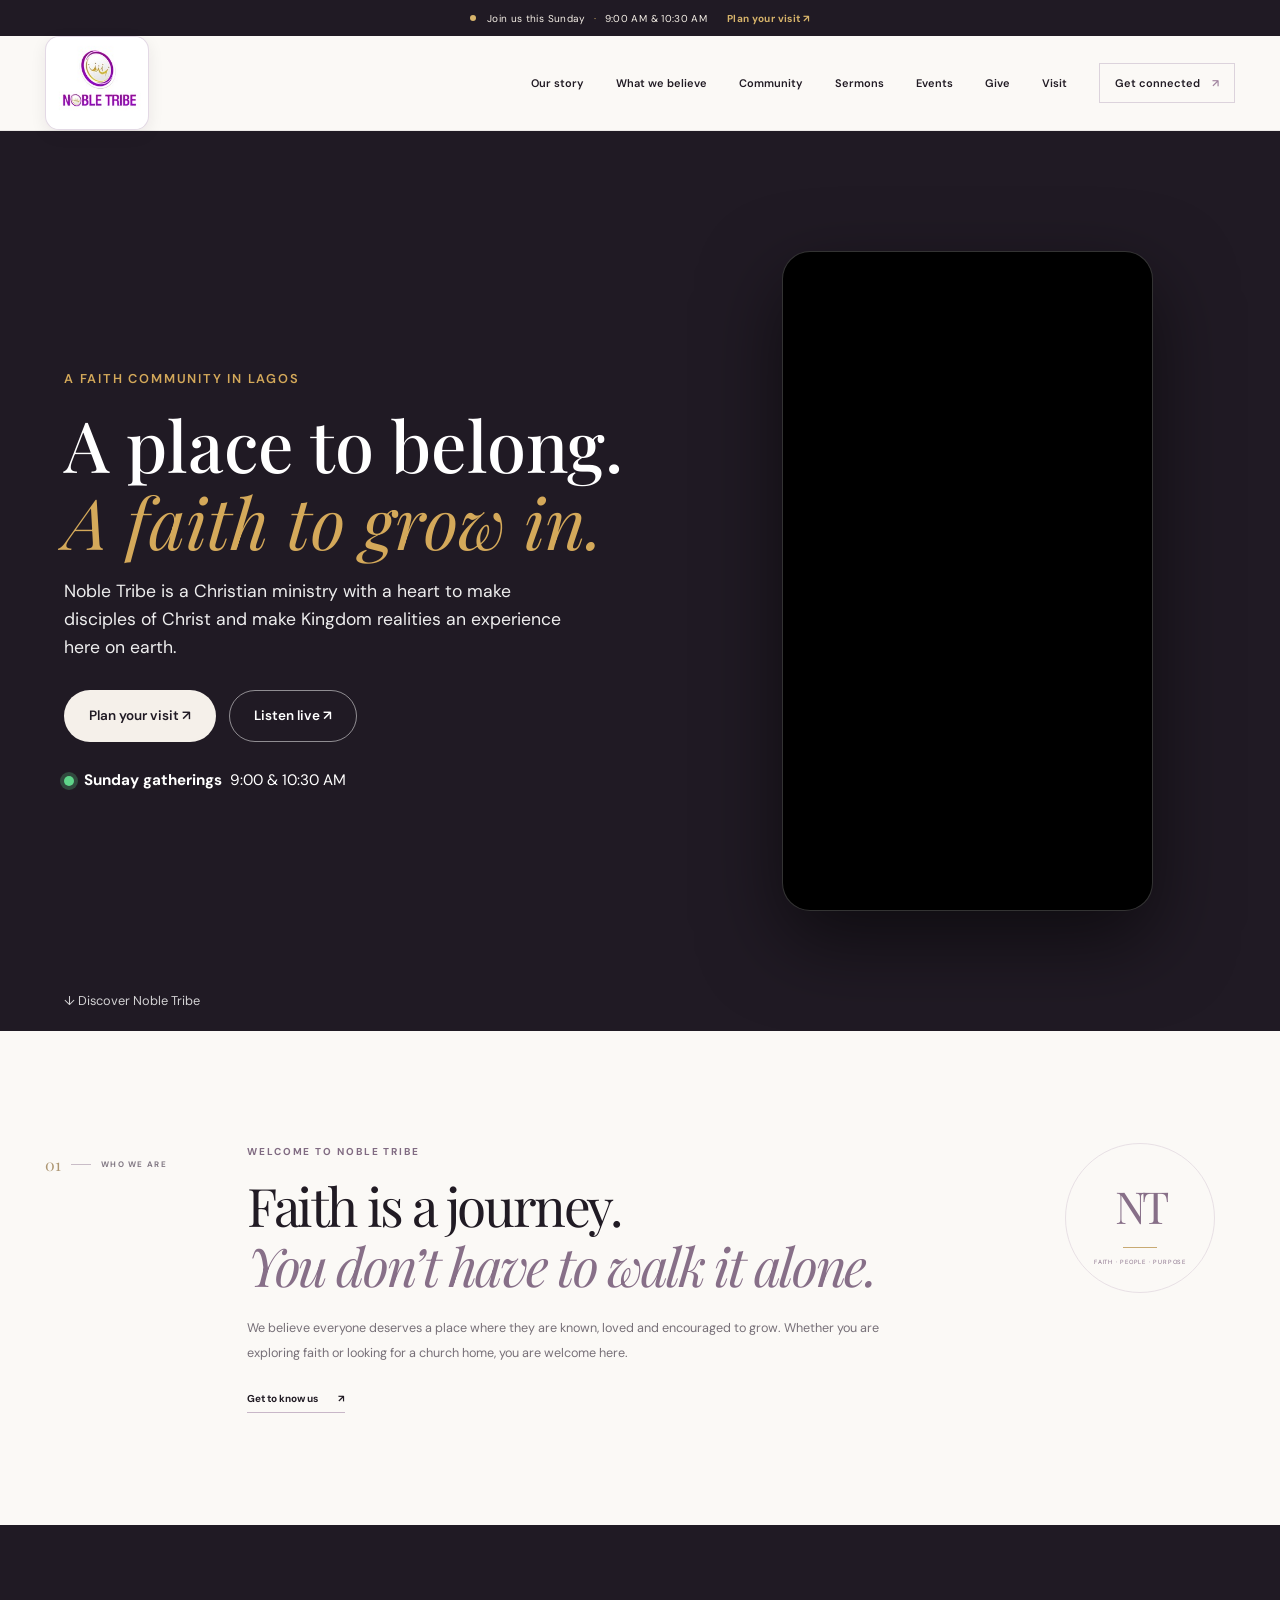
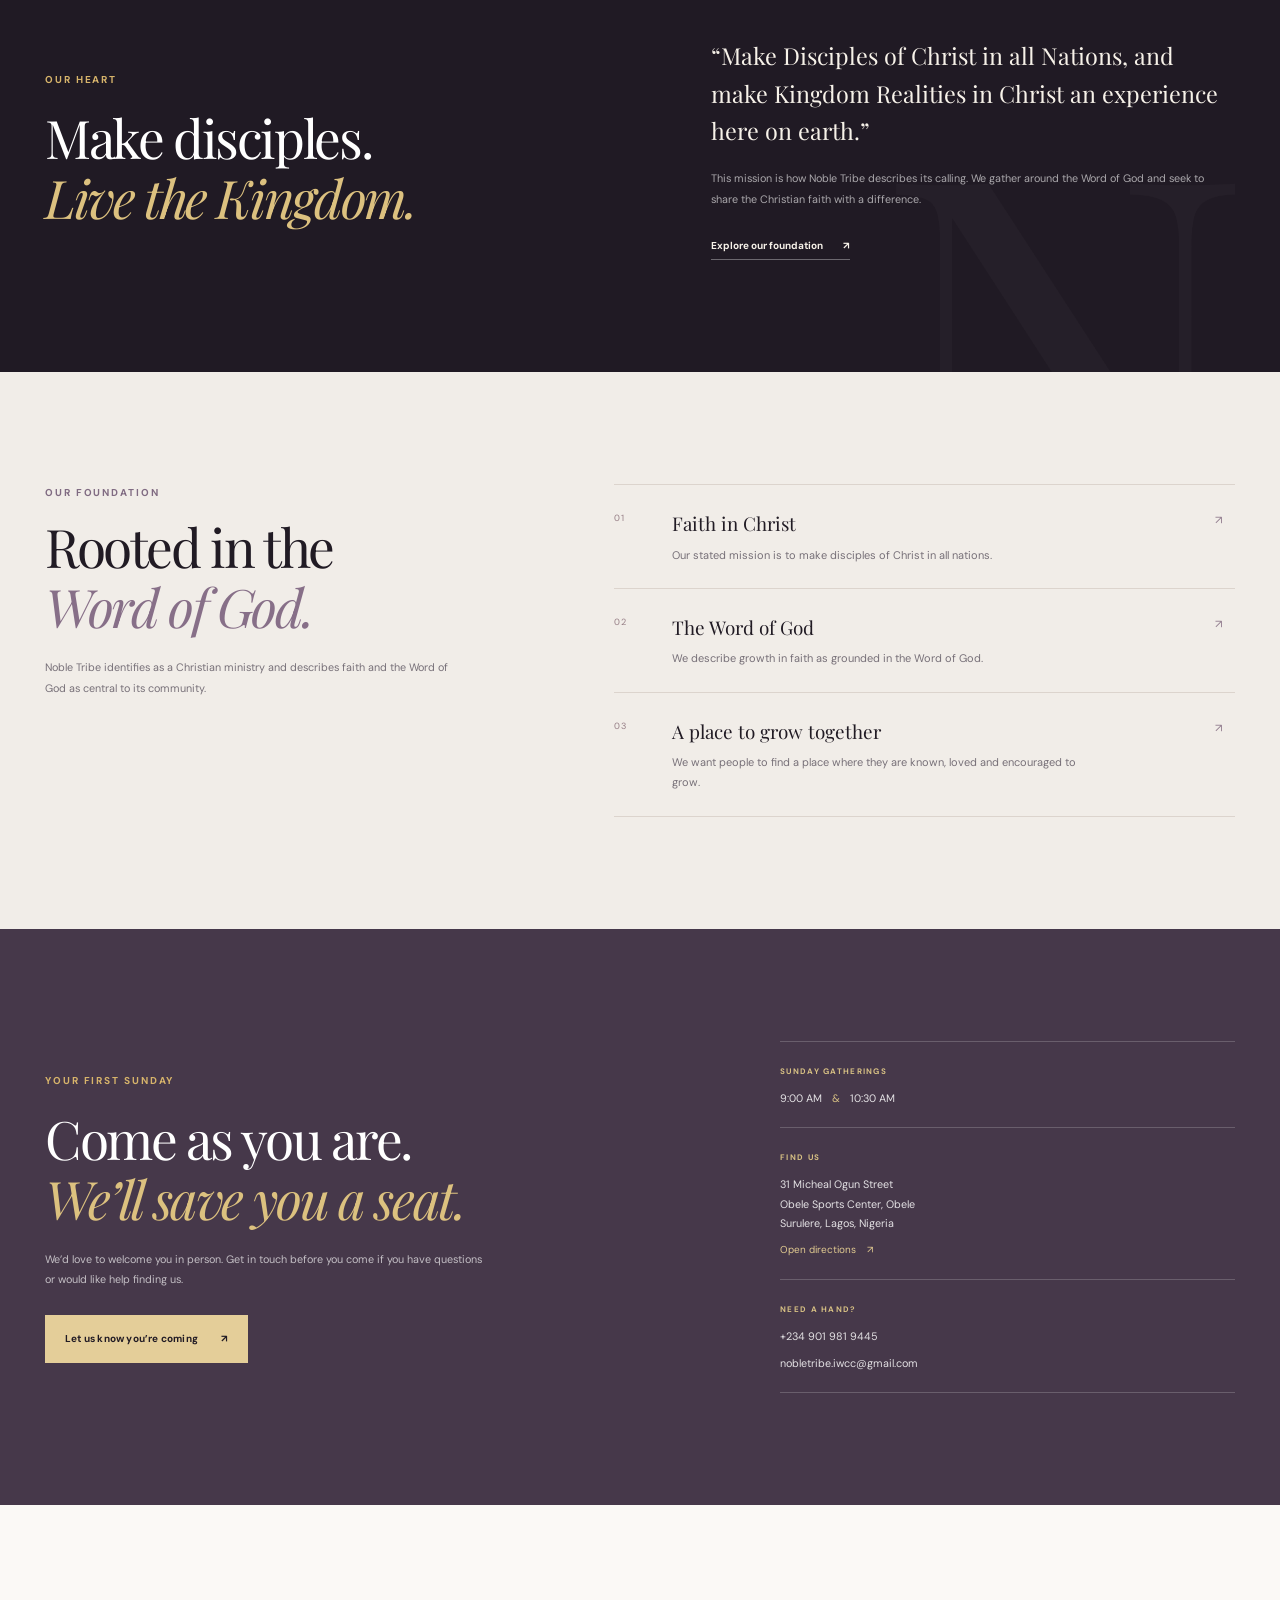
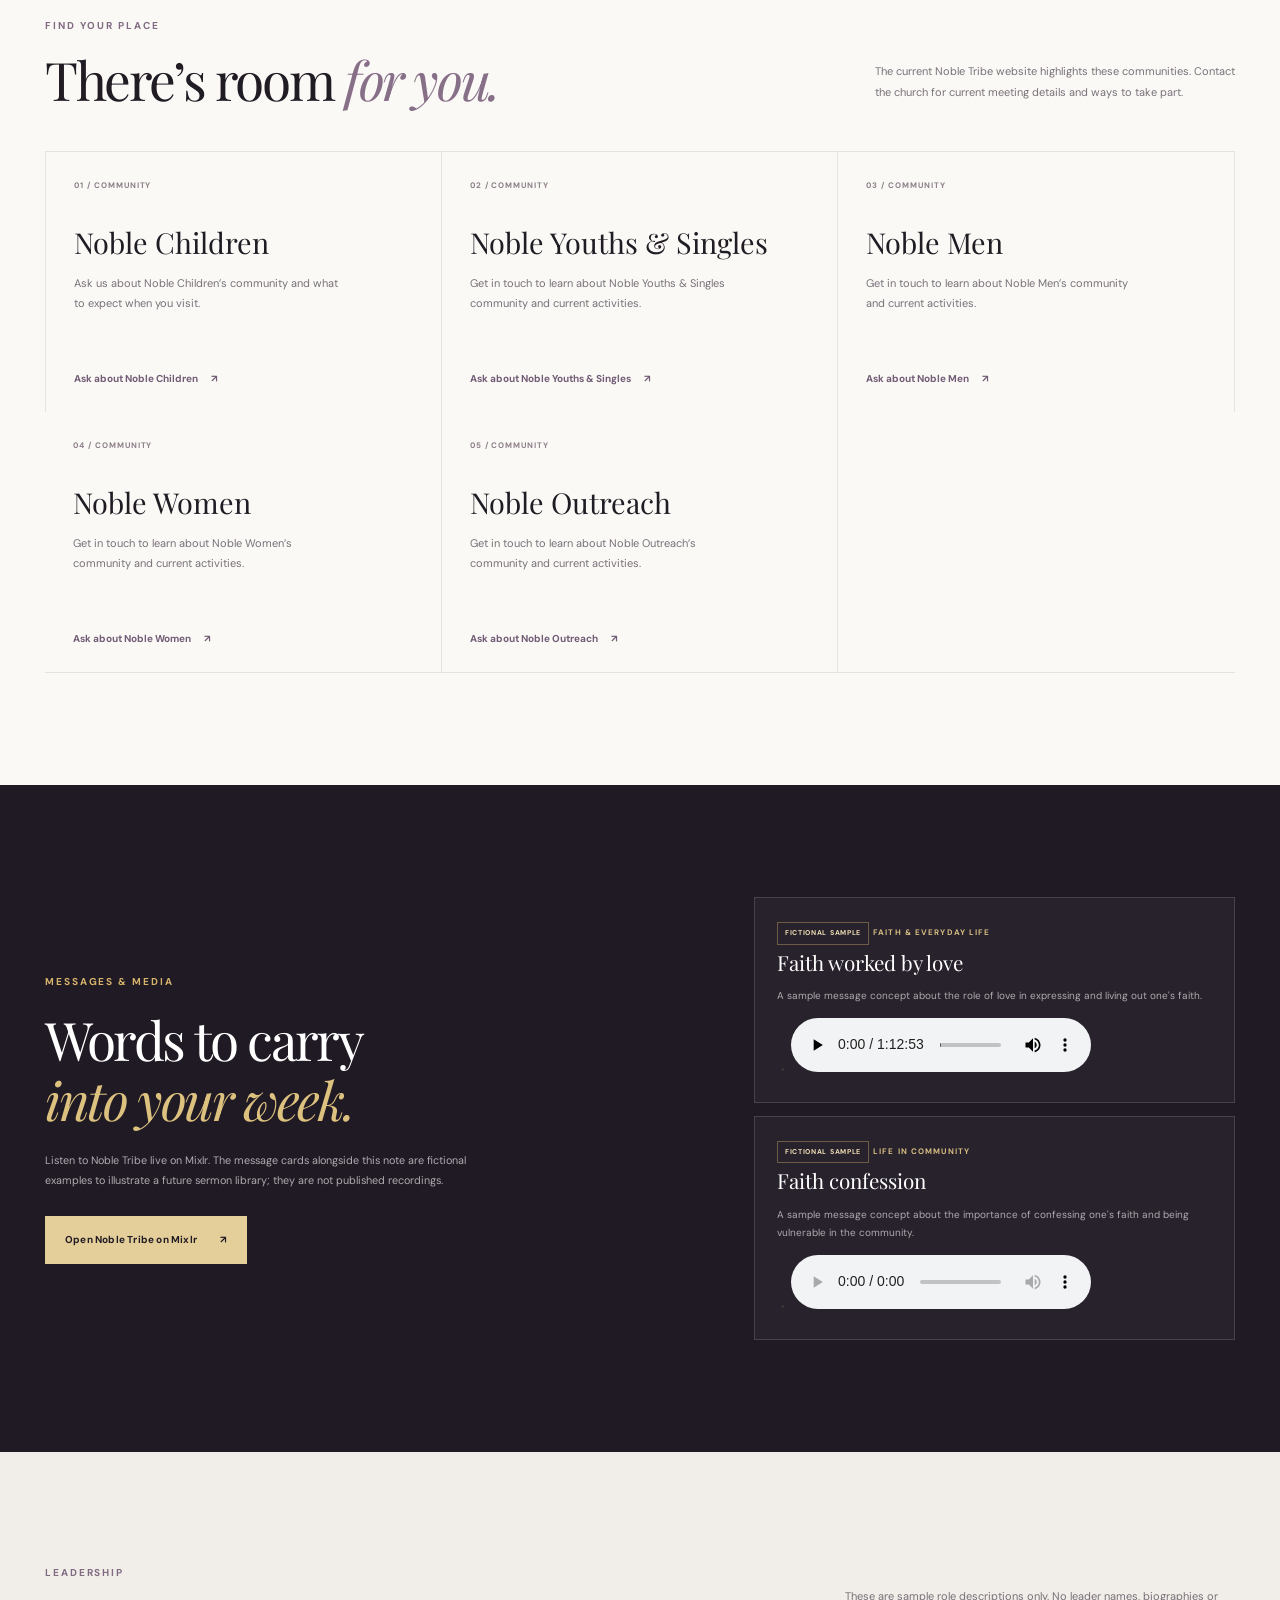
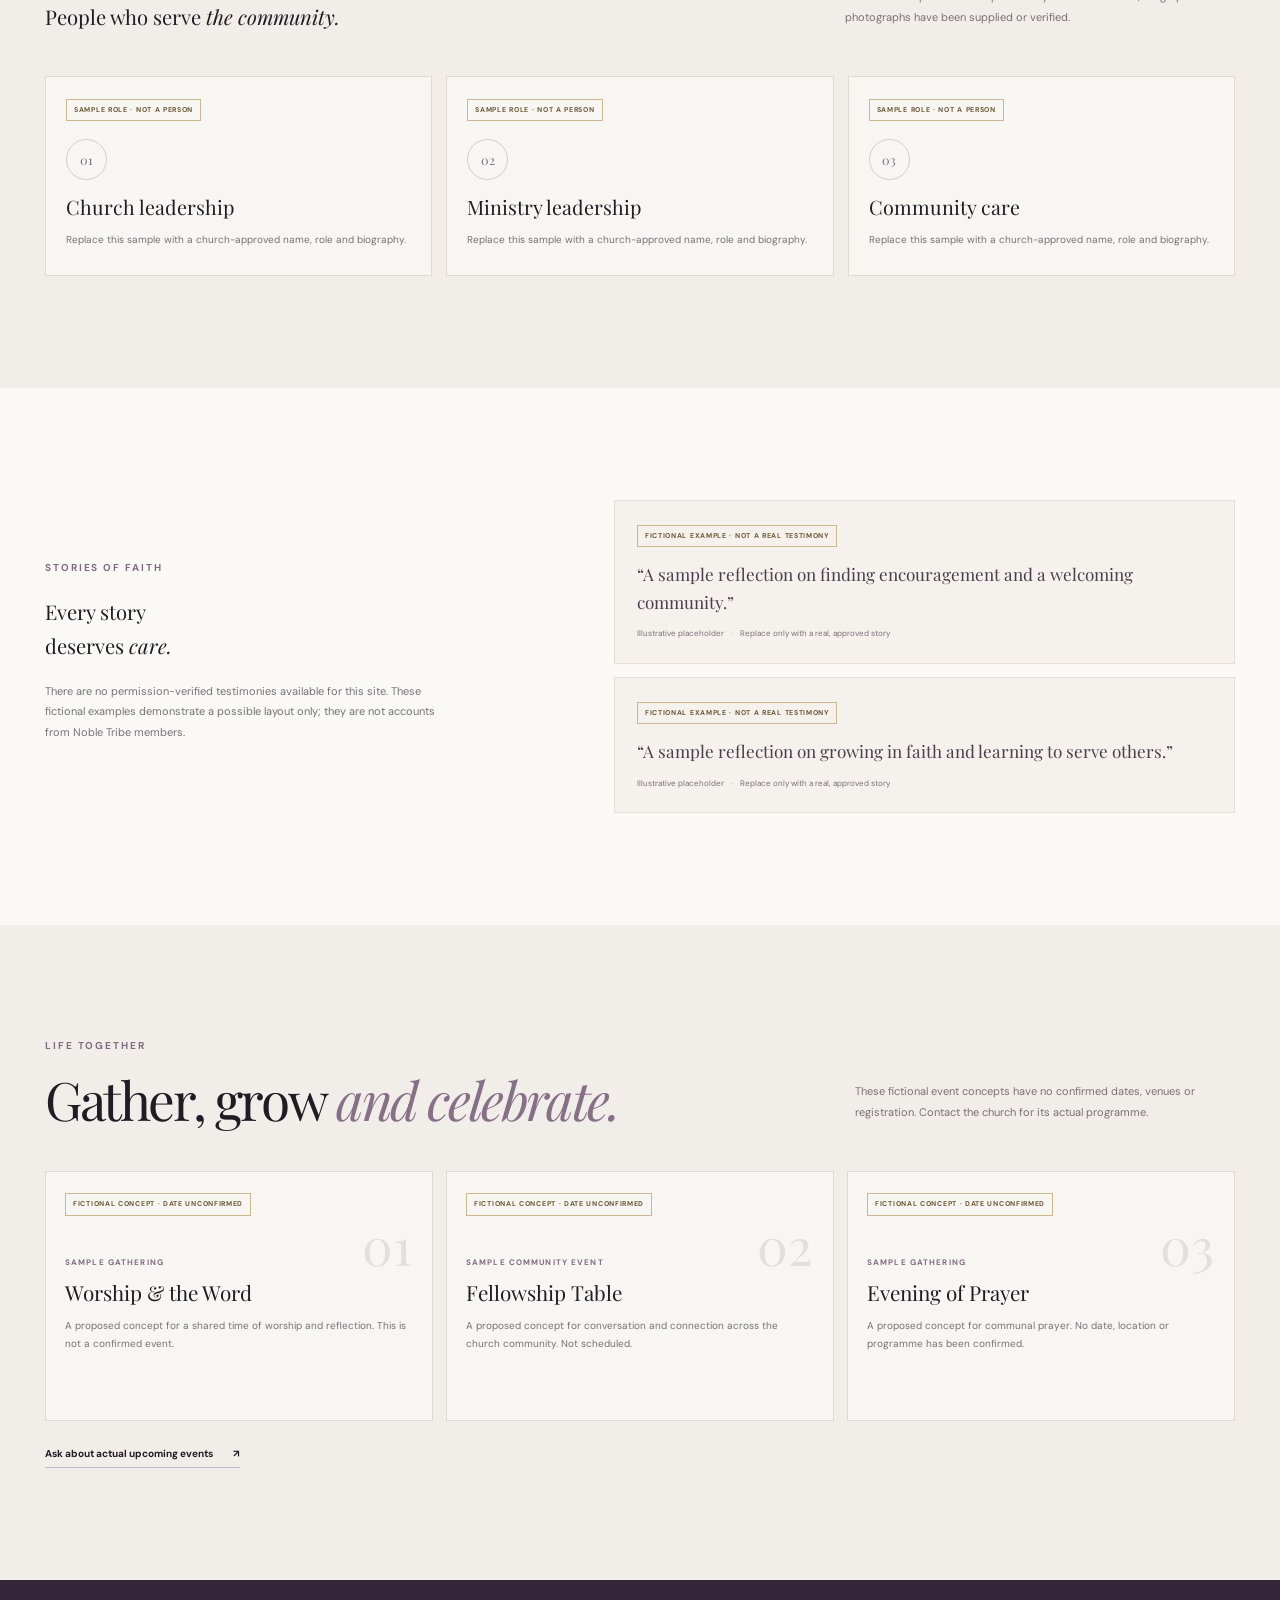
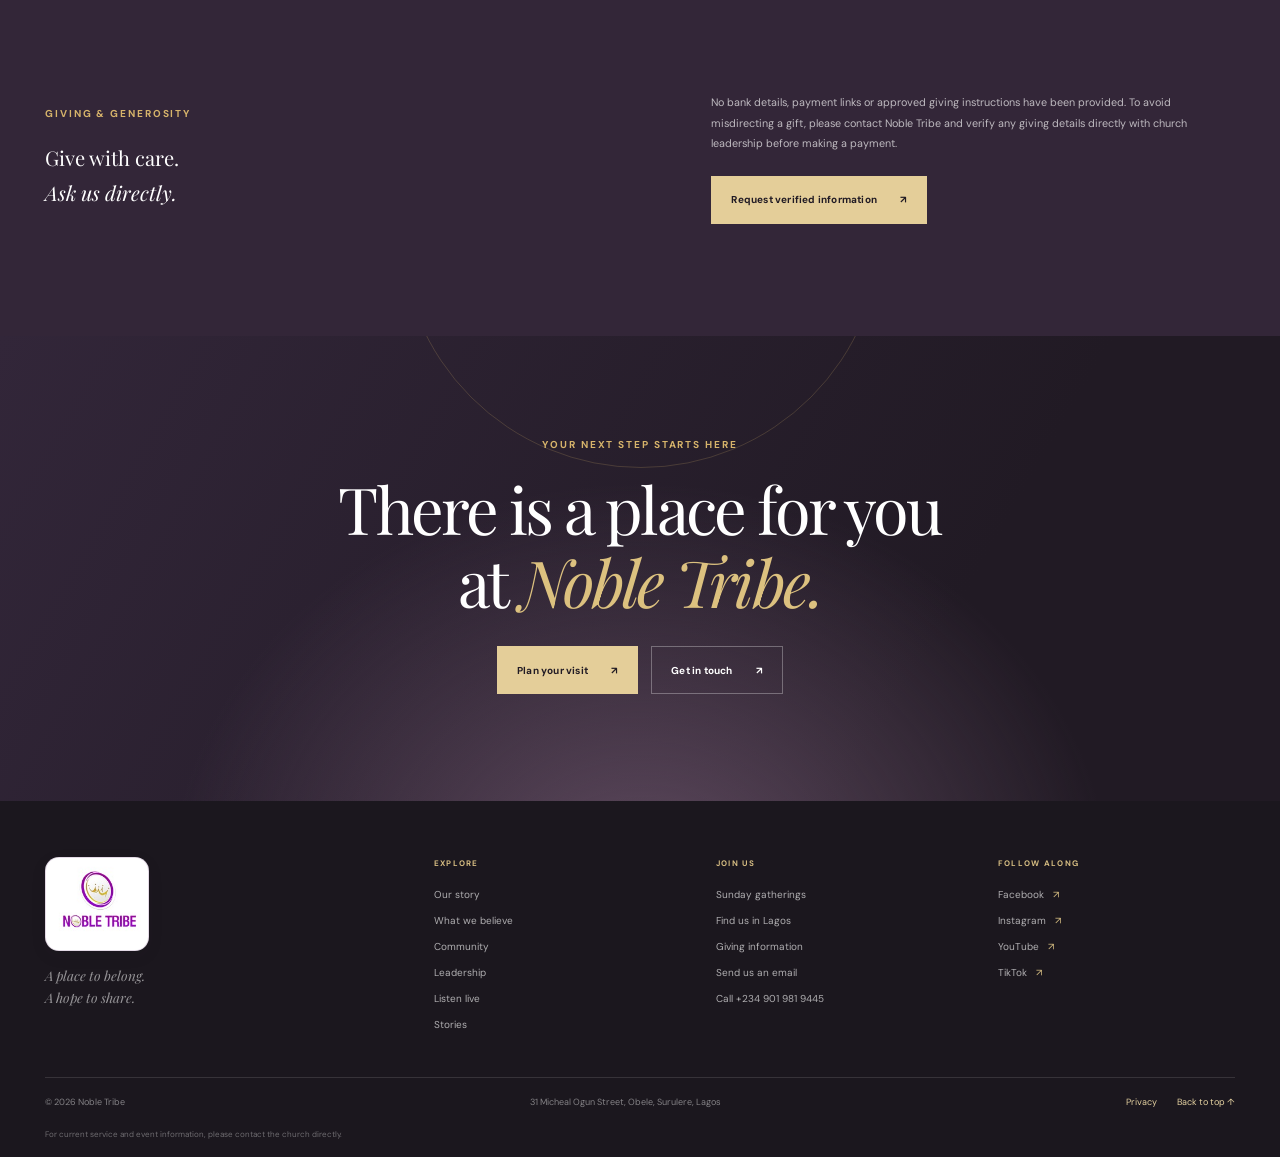
==== commit f286a12a: "logo run" ====
--- a/index.html
+++ b/index.html
@@ -8,7 +8,7 @@
   <meta property="og:type" content="website">
   <meta property="og:title" content="Noble Tribe — Faith. People. Purpose.">
   <meta property="og:description" content="A Christian ministry in Obele, Surulere, Lagos. There is a place for you at Noble Tribe.">
-  <meta property="og:image" content="images/church-logo.png">
+  <meta property="og:image" content="images/church-logo.jpg">
   <title>Noble Tribe — Faith. People. Purpose.</title>
   <script type="application/ld+json">
     {
@@ -33,7 +33,7 @@
       ]
     }
   </script>
-  <link rel="icon" href="images/church-logo.png" type="image/png">
+  <link rel="icon" href="images/church-logo.jpg" type="image/jpeg">
   <link rel="preconnect" href="https://fonts.googleapis.com">
   <link rel="preconnect" href="https://fonts.gstatic.com" crossorigin>
   <link href="https://fonts.googleapis.com/css2?family=DM+Sans:wght@400;500;600;700&family=Playfair+Display:ital,wght@0,400;0,500;0,600;1,400;1,500&display=swap" rel="stylesheet">
@@ -150,7 +150,7 @@
   <header class="site-header">
     <div class="container header-inner">
       <a class="brand" href="#home" aria-label="Noble Tribe home">
-        <img src="images/church-logo.png" alt="Noble Tribe" class="site-logo">
+        <img src="images/church-logo.jpg" alt="Noble Tribe church logo" class="site-logo">
       </a>
       <button class="menu-toggle" type="button" aria-expanded="false" aria-controls="primary-nav">
         <span class="menu-icon" aria-hidden="true"></span>
@@ -480,7 +480,7 @@
     <div class="container footer-main">
       <div class="footer-brand-block">
         <a class="brand footer-brand" href="#home" aria-label="Noble Tribe home">
-          <img src="images/church-logo.png" alt="Noble Tribe church logo, with the text Noble Tribe against a warm, welcoming background" class="site-logo">
+          <img src="images/church-logo.jpg" alt="Noble Tribe church logo" class="site-logo">
         </a>
         <p>A place to belong.<br>A hope to share.</p>
       </div>
--- a/style.css
+++ b/style.css
@@ -42,8 +42,10 @@
 .site-header { position: sticky; z-index: 10; top: 0; border-bottom: 1px solid rgba(32,26,36,.07); background: rgba(251,249,246,.96); backdrop-filter: blur(16px); transition: box-shadow .25s ease; }
 .site-header.is-scrolled { box-shadow: 0 8px 26px rgba(32,26,36,.08); }
 .header-inner { min-height: 82px; display: flex; align-items: center; justify-content: space-between; gap: 30px; }
-.brand { display: inline-flex; align-items: center; }
-.site-logo { width: 132px; height: 82px; display: block; object-fit: contain; }
+.brand { display: inline-flex; align-items: center; border-radius: 14px; }
+.brand:focus-visible { outline: 2px solid #85518d; outline-offset: 4px; }
+.site-logo { width: 104px; height: 94px; display: block; border: 1px solid rgba(115,66,125,.2); border-radius: 14px; background: #fff; box-shadow: 0 5px 16px rgba(32,26,36,.08); object-fit: contain; transition: box-shadow .2s ease, transform .2s ease; }
+.brand:hover .site-logo { box-shadow: 0 9px 22px rgba(32,26,36,.13); transform: translateY(-1px); }
 .primary-nav { display: flex; align-items: center; gap: clamp(18px, 2.5vw, 35px); font-size: 11px; font-weight: 600; }
 .primary-nav > a:not(.nav-cta) { transition: color .2s ease; }
 .primary-nav > a:not(.nav-cta):hover { color: #806b82; }
@@ -267,7 +269,7 @@
   .announcement { min-height: 34px; gap: 7px; font-size: 8px; }
   .announcement a { margin-left: 2px; }
   .header-inner { min-height: 68px; }
-  .site-logo { width: 118px; height: 74px; }
+  .site-logo { width: 92px; height: 84px; }
   .hero { min-height: min(780px, max(640px, calc(100svh - 102px))); }
   .hero-inner { padding-block: 90px 78px; }
   .hero h1 { font-size: clamp(44.1px, 10.8vw, 61.2px); }
